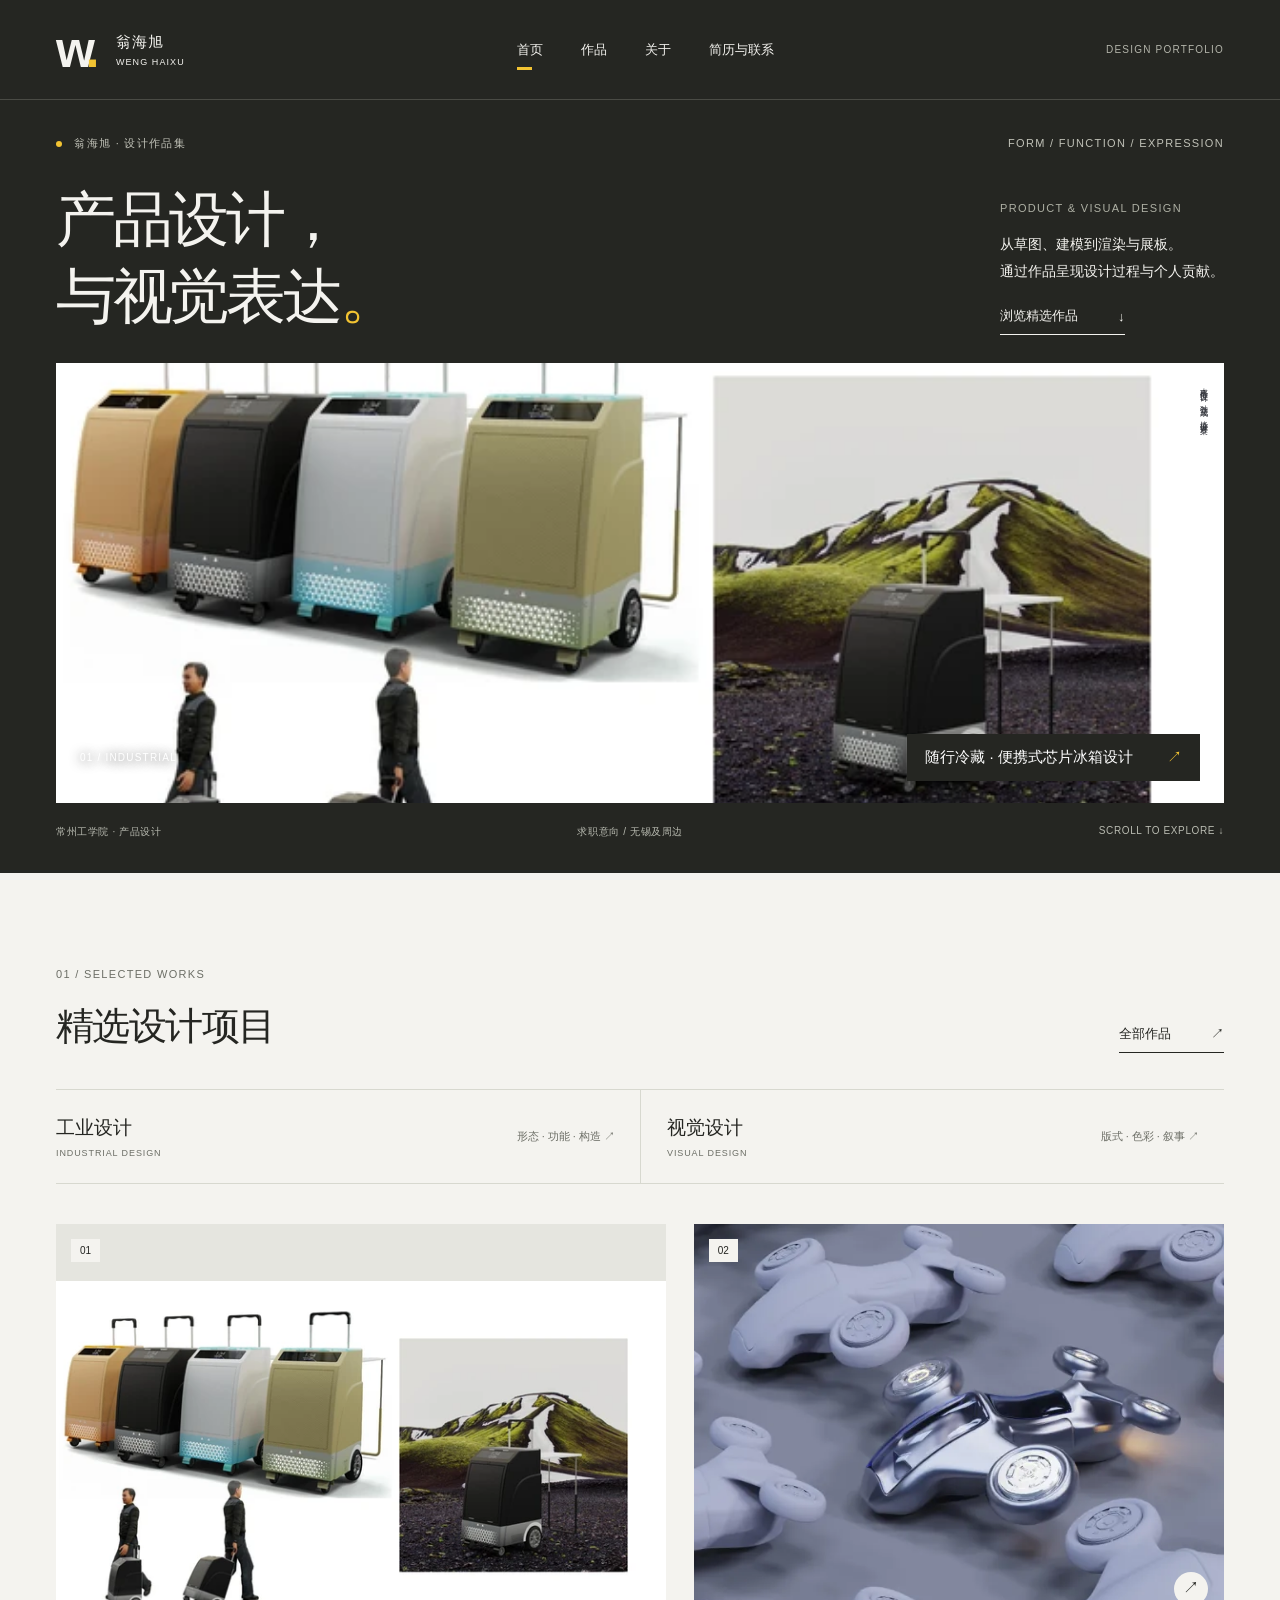
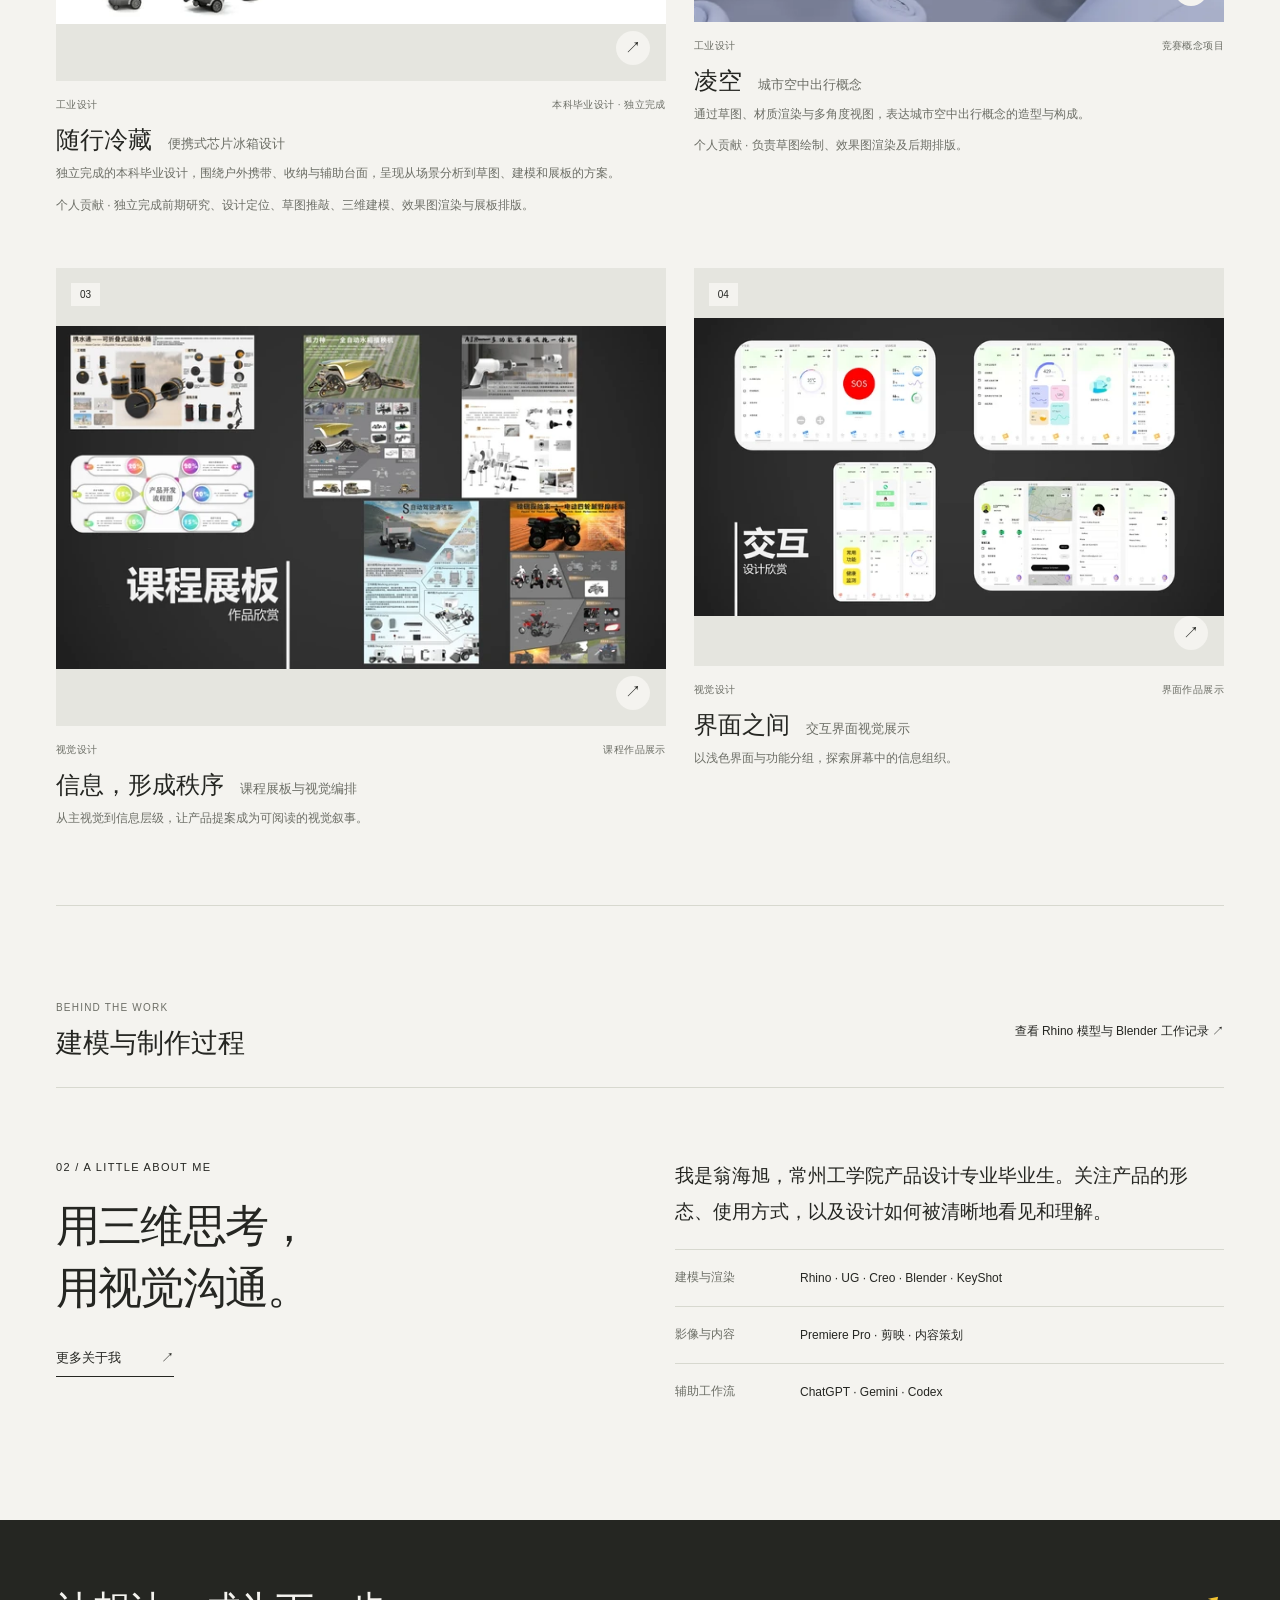
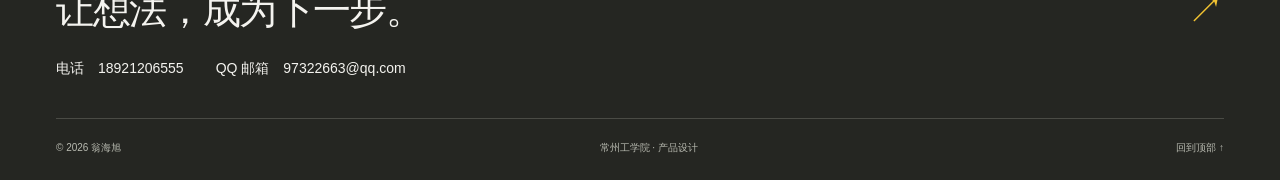
==== index.html @ 11d5ccce "Prioritize core projects and clarify case study narratives" ====
<!DOCTYPE html><html lang="zh-CN"><head><meta charset="UTF-8"><meta name="viewport" content="width=device-width, initial-scale=1"><meta name="description" content="常州工学院产品设计专业毕业生。以三维建模探索产品形态，以图像与版式表达设计想法。"><meta name="theme-color" content="#252622"><title>产品设计与视觉表达 — 翁海旭</title><link rel="icon" href="/favicon.svg" type="image/svg+xml"><link rel="canonical" href="https://whx97322663-glitch.github.io/"><meta property="og:title" content="产品设计与视觉表达 — 翁海旭"><meta property="og:description" content="常州工学院产品设计专业毕业生。以三维建模探索产品形态，以图像与版式表达设计想法。"><meta property="og:type" content="website"><meta property="og:url" content="https://whx97322663-glitch.github.io/"><link rel="stylesheet" href="/_astro/Base.DxSOwZlW.css"></head><body class="dark"><a class="skip" href="#main">跳转到内容</a><header class="site-header"><a class="wordmark" href="/" aria-label="翁海旭，返回首页"><span class="mark" aria-hidden="true">w<span>.</span></span><span>翁海旭<small>WENG HAIXU</small></span></a><nav aria-label="主导航" class="desktop-nav"><a href="/" aria-current="page">首页</a><a href="/projects/">作品</a><a href="/about/">关于</a><a href="/contact/">简历与联系</a></nav><details class="mobile-nav"><summary>菜单 <span aria-hidden="true">＋</span></summary><nav aria-label="手机导航"><a href="/">首页</a><a href="/projects/">作品</a><a href="/about/">关于</a><a href="/contact/">简历与联系</a></nav></details><span class="header-note">DESIGN PORTFOLIO</span></header><main id="main"><section class="hero wrap"><div class="eyebrow"><span><i class="status-dot"></i> 翁海旭 · 设计作品集</span><span>FORM / FUNCTION / EXPRESSION</span></div><div class="hero-copy"><h1>产品设计<span>，</span><br>与视觉表达<span class="yellow">。</span></h1><div class="hero-aside"><span class="tiny-label">PRODUCT & VISUAL DESIGN</span><p>从草图、建模到渲染与展板。<br>通过作品呈现设计过程与个人贡献。</p><a class="text-link" href="#selected">浏览精选作品 <span>↓</span></a></div></div><div class="hero-image"><picture class="mobile-preview"><source media="(max-width: 700px)" srcset="/media/page-15-small.webp"><img src="/media/page-15.webp" srcset="/media/page-15-small.webp 640w, /media/page-15.webp 1600w" sizes="100vw" alt="便携冰箱配色与场景展示" width="1600" height="900" fetchpriority="high"></picture><div class="hero-image-label"><span>01 / INDUSTRIAL</span><a href="/projects/portable-cooler/">随行冷藏 · 便携式芯片冰箱设计 <span>↗</span></a></div><span class="image-side">本科毕业设计 · 独立完成 / 毕业设计方案</span></div><div class="hero-bottom"><span>常州工学院 · 产品设计</span><span>求职意向 / 无锡及周边</span><span>SCROLL TO EXPLORE ↓</span></div></section><div class="light-surface"><section class="wrap section" id="selected"><div class="section-heading"><div><span class="eyebrow">01 / SELECTED WORKS</span><h2>精选设计项目</h2></div><a class="text-link" href="/projects/">全部作品 <span>↗</span></a></div><div class="discipline-links"><a href="/projects/?category=industrial"><span>工业设计<small>INDUSTRIAL DESIGN</small></span><span>形态 · 功能 · 构造 ↗</span></a><a href="/projects/?category=visual"><span>视觉设计<small>VISUAL DESIGN</small></span><span>版式 · 色彩 · 叙事 ↗</span></a></div><div class="project-grid selected-grid"><article class="project-card" data-project data-categories="industrial" data-year="0" data-order="1" data-slug="portable-cooler"><a href="/projects/portable-cooler/" class="project-link"><div class="card-image"><picture class="mobile-preview"><source media="(max-width: 700px)" srcset="/media/page-15-small.webp"><img src="/media/page-15.webp" srcset="/media/page-15-small.webp 640w, /media/page-15.webp 1600w" sizes="(max-width: 700px) 100vw, 50vw" alt="便携冰箱配色与场景展示" loading="lazy" width="1600" height="900" style="object-fit:contain;object-position:center"></picture><span class="card-number">01</span><span class="card-arrow" aria-hidden="true">↗</span></div><div class="card-meta"><span>工业设计</span><span>本科毕业设计 · 独立完成</span></div><h3>随行冷藏<span>便携式芯片冰箱设计</span></h3><p>独立完成的本科毕业设计，围绕户外携带、收纳与辅助台面，呈现从场景分析到草图、建模和展板的方案。</p><p class="card-contribution">个人贡献 · 独立完成前期研究、设计定位、草图推敲、三维建模、效果图渲染与展板排版。</p></a></article><article class="project-card" data-project data-categories="industrial" data-year="0" data-order="2" data-slug="lingkong"><a href="/projects/lingkong/" class="project-link"><div class="card-image"><picture class="mobile-preview"><source media="(max-width: 700px)" srcset="/media/evtol-small.webp"><img src="/media/evtol.webp" srcset="/media/evtol-small.webp 640w, /media/evtol.webp 1600w" sizes="(max-width: 700px) 100vw, 50vw" alt="凌空飞行器金属质感概念渲染" loading="lazy" width="1600" height="1600" style="object-fit:cover;object-position:center"></picture><span class="card-number">02</span><span class="card-arrow" aria-hidden="true">↗</span></div><div class="card-meta"><span>工业设计</span><span>竞赛概念项目</span></div><h3>凌空<span>城市空中出行概念</span></h3><p>通过草图、材质渲染与多角度视图，表达城市空中出行概念的造型与构成。</p><p class="card-contribution">个人贡献 · 负责草图绘制、效果图渲染及后期排版。</p></a></article><article class="project-card" data-project data-categories="visual" data-year="0" data-order="3" data-slug="visual-boards"><a href="/projects/visual-boards/" class="project-link"><div class="card-image"><picture class="mobile-preview"><source media="(max-width: 700px)" srcset="/media/page-18-small.webp"><img src="/media/page-18.webp" srcset="/media/page-18-small.webp 640w, /media/page-18.webp 1600w" sizes="(max-width: 700px) 100vw, 50vw" alt="课程设计展板合集" loading="lazy" width="1600" height="900" style="object-fit:contain;object-position:center"></picture><span class="card-number">03</span><span class="card-arrow" aria-hidden="true">↗</span></div><div class="card-meta"><span>视觉设计</span><span>课程作品展示</span></div><h3>信息，形成秩序<span>课程展板与视觉编排</span></h3><p>从主视觉到信息层级，让产品提案成为可阅读的视觉叙事。</p></a></article><article class="project-card" data-project data-categories="visual" data-year="0" data-order="4" data-slug="interface-study"><a href="/projects/interface-study/" class="project-link"><div class="card-image"><picture class="mobile-preview"><source media="(max-width: 700px)" srcset="/media/page-19-small.webp"><img src="/media/page-19.webp" srcset="/media/page-19-small.webp 640w, /media/page-19.webp 1600w" sizes="(max-width: 700px) 100vw, 50vw" alt="浅色移动端界面合集" loading="lazy" width="1600" height="900" style="object-fit:contain;object-position:center"></picture><span class="card-number">04</span><span class="card-arrow" aria-hidden="true">↗</span></div><div class="card-meta"><span>视觉设计</span><span>界面作品展示</span></div><h3>界面之间<span>交互界面视觉展示</span></h3><p>以浅色界面与功能分组，探索屏幕中的信息组织。</p></a></article></div></section><section class="about-strip wrap"><a class="process-entry" href="/projects/#process"><span><small>BEHIND THE WORK</small>建模与制作过程</span><span>查看 Rhino 模型与 Blender 工作记录 ↗</span></a><div><span class="eyebrow">02 / A LITTLE ABOUT ME</span><h2>用三维思考，<br>用视觉沟通。</h2><a class="text-link" href="/about/">更多关于我 <span>↗</span></a></div><div><p class="intro-text">我是翁海旭，常州工学院产品设计专业毕业生。关注产品的形态、使用方式，以及设计如何被清晰地看见和理解。</p><div class="skill-row"><span>建模与渲染</span><p>Rhino · UG · Creo · Blender · KeyShot</p></div><div class="skill-row"><span>影像与内容</span><p>Premiere Pro · 剪映 · 内容策划</p></div><div class="skill-row"><span>辅助工作流</span><p>ChatGPT · Gemini · Codex</p></div></div></section></div></main><footer class="site-footer"><div><a href="/contact/" class="footer-title">让想法，成为下一步。<span aria-hidden="true">↗</span></a><address class="footer-contact"><a href="tel:+8618921206555">电话　18921206555</a><a href="mailto:97322663@qq.com">QQ 邮箱　97322663@qq.com</a></address></div><div class="footer-bottom"><span>© 2026 翁海旭</span><span>常州工学院 · 产品设计</span><a href="#main">回到顶部 ↑</a></div></footer><dialog id="image-dialog" aria-label="作品图片大图"><button type="button" class="dialog-close" autofocus aria-label="关闭大图">关闭 ×</button><img alt=""><p></p></dialog><script type="module">function e(e,t=`all`,n=`recommended`,r=e.flatMap(e=>e.categories)){let i=new Set(r);return e.filter(e=>!e.draft&&(t===`all`||!i.has(t)||e.categories.includes(t))).sort((e,t)=>(n===`year`?(t.year??0)-(e.year??0):0)||e.order-t.order||e.slug.localeCompare(t.slug))}var t=document.querySelector(`.mobile-nav`);document.addEventListener(`keydown`,e=>{e.key===`Escape`&&t?.open&&(t.open=!1,t.querySelector(`summary`)?.focus())}),document.addEventListener(`click`,e=>{t?.open&&!t.contains(e.target)&&(t.open=!1)});var n=document.querySelector(`#image-dialog`),r=null;document.querySelectorAll(`[data-image]`).forEach(e=>e.addEventListener(`click`,()=>{if(!n)return;r=e;let t=n.querySelector(`img`);t.src=e.dataset.image,t.alt=e.dataset.alt||``,n.querySelector(`p`).textContent=e.dataset.caption||``,n.showModal(),document.body.style.overflow=`hidden`})),n?.querySelector(`button`)?.addEventListener(`click`,()=>n.close()),n?.addEventListener(`click`,e=>{if(e.target===n){let t=n.getBoundingClientRect();(e.clientX<t.left||e.clientX>t.right||e.clientY<t.top||e.clientY>t.bottom)&&n.close()}}),n?.addEventListener(`close`,()=>{document.body.style.overflow=``,r?.focus()}),document.querySelector(`[data-copy]`)?.addEventListener(`click`,async e=>{let t=e.currentTarget,n=document.querySelector(`#copy-status`);try{await navigator.clipboard.writeText(t.dataset.copy),n&&(n.textContent=`邮箱已复制。`)}catch{n&&(n.textContent=`无法自动复制，请选中邮箱文字手动复制。`)}});var i=document.querySelector(`#project-grid`);if(i){let t=Array.from(i.querySelectorAll(`[data-project]`)),n=Array.from(document.querySelectorAll(`[data-filter]`)),r=document.querySelector(`#project-sort`);function a(){let a=new URL(location.href),o=a.searchParams.get(`category`)||`all`;n.some(e=>e.dataset.filter===o)||(o=`all`);let s=a.searchParams.get(`sort`)===`year`?`year`:`recommended`;r.value=s,n.forEach(e=>{e.dataset.filter===o?e.setAttribute(`aria-current`,`true`):e.removeAttribute(`aria-current`)}),t.forEach(e=>e.hidden=!0);let c=e(t.map(e=>({slug:e.dataset.slug||``,categories:e.dataset.categories?.split(`,`)||[],year:Number(e.dataset.year),order:Number(e.dataset.order),draft:!1,card:e})),o,s,n.map(e=>e.dataset.filter));c.forEach(e=>{e.card.hidden=!1,i.append(e.card)});let l=c.length;document.querySelector(`#results-count`).textContent=`共 ${l} 个项目`,document.querySelector(`#empty-results`).hidden=l!==0;try{sessionStorage.setItem(`portfolio-list`,location.pathname+location.search)}catch{}}function o(e,t){let n=new URL(location.href);e===`all`?n.searchParams.delete(`category`):n.searchParams.set(`category`,e),t===`recommended`?n.searchParams.delete(`sort`):n.searchParams.set(`sort`,t),history.pushState(null,``,n),a()}n.forEach(e=>e.addEventListener(`click`,t=>{t.ctrlKey||t.metaKey||t.shiftKey||t.altKey||(t.preventDefault(),o(e.dataset.filter,r.value))})),r.addEventListener(`change`,()=>o(document.querySelector(`[data-filter][aria-current=true]`)?.dataset.filter||`all`,r.value)),document.querySelector(`[data-reset]`)?.addEventListener(`click`,e=>{e.preventDefault(),o(`all`,`recommended`)}),addEventListener(`popstate`,a),a()}try{let e=sessionStorage.getItem(`portfolio-list`);e&&/^\/projects\/(?:\?[^#]*)?$/.test(e)&&document.querySelector(`[data-back-projects]`)?.setAttribute(`href`,e)}catch{}if(matchMedia(`(max-width:700px)`).matches){let e=document.querySelector(`.case-toc details`);e&&(e.open=!1)}</script></body></html>
---- _astro/Base.DxSOwZlW.css ----
:root{--paper:#f4f3ef;--ink:#252622;--muted:#6c6e66;--line:#d7d8cf;--yellow:#f2c332;--max:1280px;--ease:.18s ease;color:var(--ink);background:var(--paper);font-synthesis:none;scroll-behavior:smooth;scroll-padding-top:32px;font-family:Arial,Microsoft YaHei,PingFang SC,sans-serif}*{box-sizing:border-box}body{margin:0}a{color:inherit;text-decoration:none}button,input,select{font:inherit}button,a,summary,select{-webkit-tap-highlight-color:transparent}button,summary,select{cursor:pointer}button{color:inherit}a,button,summary,select{touch-action:manipulation}a:focus-visible,button:focus-visible,summary:focus-visible,select:focus-visible{outline-offset:5px;outline:3px solid #2563c1}img{max-width:100%;display:block}p{line-height:1.9}h1,h2,h3,p{margin-top:0}h1,h2,h3{font-weight:500}h1{letter-spacing:-.055em;font-size:clamp(40px,5.5vw,76px);line-height:1.24}h2{letter-spacing:-.04em;font-size:clamp(28px,3vw,40px);line-height:1.4}h3{font-size:24px}::selection{background:var(--yellow);color:var(--ink)}[hidden]{display:none!important}.wrap{max-width:var(--max);width:calc(100% - 112px);margin-inline:auto}.eyebrow,.tiny-label{letter-spacing:.12em;font-size:11px;font-weight:500;line-height:1.7}.eyebrow{display:block}.muted{color:var(--muted)}.yellow{color:var(--yellow)}.accent-dot{color:#bd8b05}.skip{background:var(--yellow);z-index:100;padding:14px;position:fixed;top:-80px;left:20px}.skip:focus{top:10px}.site-header{border-bottom:1px solid var(--line);justify-content:space-between;align-items:center;gap:24px;max-width:1440px;height:100px;margin:auto;padding:0 56px;display:flex}.wordmark{letter-spacing:.08em;align-items:center;gap:16px;font-size:15px;display:flex}.wordmark small{letter-spacing:.12em;margin-top:5px;font-size:9px;display:block}.mark{letter-spacing:-.15em;padding-right:8px;font-size:50px;font-weight:800;line-height:1}.mark span{color:#b78500}.desktop-nav{gap:38px;font-size:13px;display:flex}.desktop-nav a{padding:14px 0;position:relative}.desktop-nav a[aria-current=page]:after{content:"";background:var(--yellow);width:15px;height:3px;position:absolute;bottom:3px;left:0}.header-note{letter-spacing:.12em;color:var(--muted);font-size:10px}.mobile-nav{display:none}.dark{background:var(--ink);color:var(--paper)}.dark .site-header{border-color:#4a4b45}.dark .header-note{color:#b4b5ab}.dark .mark span{color:var(--yellow)}.hero{padding-top:34px}.hero>.eyebrow{color:#c1c2b8;justify-content:space-between;display:flex}.status-dot{background:var(--yellow);border-radius:50%;width:6px;height:6px;margin-right:8px;display:inline-block}.hero-copy{grid-template-columns:1.5fr 1fr;align-items:end;gap:40px;padding:44px 0 38px;display:grid}.hero-copy h1{letter-spacing:-.055em;margin:0;font-size:clamp(38px,4.65vw,66px);line-height:1.3}.hero-aside{justify-self:end;max-width:310px}.tiny-label{color:#aeb0a4}.hero-aside p{margin:14px 0 22px;font-size:14px;line-height:1.9}.text-link{border-bottom:1px solid;align-items:center;gap:40px;padding:0 0 9px;font-size:13px;display:inline-flex}.text-link span{transition:transform var(--ease)}.text-link:hover span{transform:translate(3px,-3px)}.hero-image{background:#b6b7c4;height:440px;position:relative;overflow:hidden}.mobile-preview{display:contents}.hero-image img{object-fit:cover;object-position:center 45%;width:100%;height:100%}.hero-image-label{color:#fff;text-shadow:0 1px 12px #222;justify-content:space-between;align-items:center;display:flex;position:absolute;bottom:22px;left:24px;right:24px}.hero-image-label>span{letter-spacing:.12em;font-size:10px}.hero-image-label a{background:var(--ink);text-shadow:none;padding:14px 18px;font-size:15px}.hero-image-label a span{color:var(--yellow);padding-left:30px}.image-side{writing-mode:vertical-rl;letter-spacing:.15em;color:#303239;font-size:8px;position:absolute;top:18px;right:16px}.hero-bottom{color:#b9bbb1;letter-spacing:.06em;justify-content:space-between;padding:22px 0 34px;font-size:10px;display:flex}.light-surface{background:var(--paper);color:var(--ink)}.section{padding:92px 0 76px}.section-heading{justify-content:space-between;align-items:end;gap:24px;margin-bottom:36px;display:flex}.section-heading h2{margin:15px 0 0}.section-heading .eyebrow{color:var(--muted)}.discipline-links{border-top:1px solid var(--line);border-bottom:1px solid var(--line);grid-template-columns:1fr 1fr;margin-bottom:40px;display:grid}.discipline-links>a{justify-content:space-between;align-items:center;gap:16px;padding:25px 25px 25px 0;display:flex}.discipline-links>a+a{border-left:1px solid var(--line);padding-left:26px}.discipline-links>a>span:first-child{font-size:19px}.discipline-links small{letter-spacing:.1em;color:var(--muted);margin-top:7px;font-size:9px;display:block}.discipline-links>a>span:last-child{color:var(--muted);font-size:11px}.discipline-links>a:hover{background:#eae9e2}.project-grid{grid-template-columns:1fr 1fr;gap:52px 28px;display:grid}.project-card{min-width:0}.card-image{aspect-ratio:4/3;background:#e5e5df;position:relative;overflow:hidden}.card-image img{width:100%;height:100%;transition:transform .35s}.project-link:hover .card-image img{transform:scale(1.025)}.card-number{background:var(--paper);padding:6px 9px;font-size:10px;position:absolute;top:15px;left:15px}.card-arrow{background:var(--paper);width:34px;height:34px;transition:background var(--ease);border-radius:50%;place-items:center;display:grid;position:absolute;bottom:16px;right:16px}.project-link:hover .card-arrow{background:var(--yellow)}.card-meta{color:var(--muted);letter-spacing:.04em;justify-content:space-between;gap:10px;margin-top:17px;font-size:10px;display:flex}.project-card h3{flex-wrap:wrap;align-items:baseline;gap:16px;margin:12px 0 7px;display:flex}.project-card h3 span{color:var(--muted);font-size:13px;font-weight:400}.project-card p{color:var(--muted);margin:0;font-size:12px;line-height:1.8}.about-strip{border-top:1px solid var(--line);grid-template-columns:1fr 1fr;gap:70px;padding:70px 0 100px;display:grid}.about-strip h2{margin:18px 0 30px;font-size:44px}.intro-text{font-size:19px;line-height:1.9}.skill-row{border-top:1px solid var(--line);grid-template-columns:110px 1fr;gap:15px;padding:19px 0;font-size:12px;display:grid}.skill-row p{margin:0;line-height:1.5}.skill-row>span{color:var(--muted)}.site-footer{background:var(--ink);color:var(--paper);padding:65px max(56px,50vw - 640px) 25px}.footer-title{letter-spacing:-.035em;justify-content:space-between;gap:20px;font-size:clamp(24px,3vw,40px);display:flex}.footer-title span{color:var(--yellow)}.site-footer p{color:#aeb0a4;margin:18px 0 55px;font-size:11px}.footer-bottom{color:#b8bab0;border-top:1px solid #4a4b45;justify-content:space-between;gap:20px;padding-top:22px;font-size:10px;display:flex}.page-intro{padding:75px 0 50px}.page-intro h1{margin:22px 0 24px}.page-intro>p{color:var(--muted);max-width:610px;font-size:15px}.work-list{padding-bottom:100px}.filter-bar{border-top:1px solid var(--line);border-bottom:1px solid var(--line);justify-content:space-between;align-items:center;gap:20px;display:flex}.filters{flex-wrap:wrap;gap:28px;display:flex}.filters a{min-height:44px;padding:22px 0;font-size:13px;position:relative}.filters a[aria-current=true]:after{content:"";background:#b58b10;height:3px;position:absolute;bottom:0;left:0;right:0}.filters sup{color:var(--muted);margin-left:5px;font-size:9px}.sort-label{white-space:nowrap;font-size:11px}.sort-label select{background:0 0;border:0;padding:12px;font-size:12px}.results-note{color:var(--muted);margin:20px 0 30px;font-size:11px}.empty-state{text-align:center;padding:70px 20px}.case-header{padding-top:38px}.back-link{color:var(--muted);font-size:12px}.case-title{grid-template-columns:1.2fr 1fr;align-items:end;gap:60px;margin:65px 0 45px;display:grid}.case-title h1{margin:18px 0 10px}.case-subtitle{margin:0;font-size:20px}.case-summary{max-width:420px;color:var(--muted);justify-self:end;margin:0;font-size:16px}.project-facts{border-top:1px solid var(--line);grid-template-columns:1fr 1fr .6fr 2fr;gap:35px;margin:0 0 28px;padding:23px 0;display:grid}.project-facts dt{color:var(--muted);margin-bottom:10px;font-size:10px}.project-facts dd{margin:0;font-size:12px;line-height:1.8}.media{margin:0 0 20px}.media-frame{background:#e6e6df}.media img{width:100%;height:auto}.zoom-trigger{cursor:zoom-in;background:0 0;border:0;width:100%;padding:0;display:block;position:relative}.zoom-label{background:var(--paper);opacity:0;transition:opacity var(--ease);padding:8px 12px;font-size:10px;position:absolute;bottom:12px;right:12px}.zoom-trigger:hover .zoom-label,.zoom-trigger:focus-visible .zoom-label{opacity:1}figcaption{color:var(--muted);margin-top:10px;font-size:11px;line-height:1.7}.case-header>.media img{object-fit:contain;max-height:660px}.case-body{grid-template-columns:200px 1fr;gap:60px;padding-top:70px;display:grid}.case-toc>details{position:sticky;top:28px}.case-toc summary{border-bottom:1px solid var(--line);padding:12px 0;font-size:12px;list-style:none}.case-toc summary span{float:right}.case-toc nav{flex-direction:column;margin-top:12px;display:flex}.case-toc a{color:var(--muted);gap:12px;padding:13px 0;font-size:11px;line-height:1.5;display:flex}.case-toc a:hover{color:var(--ink)}.case-toc a span{font-size:9px}.case-section{min-width:0;padding-bottom:65px;scroll-margin-top:30px}.case-section h2{margin:14px 0 22px}.section-text{color:var(--muted);white-space:pre-line;max-width:760px;margin-bottom:30px;font-size:15px}.paired{grid-template-columns:1fr 1fr;gap:16px;display:grid}.case video{background:#222;width:100%;max-height:650px}.spec-list div{border-bottom:1px solid var(--line);grid-template-columns:1fr 2fr;padding:18px 0;font-size:14px;display:grid}.spec-list dd{margin:0}.project-pagination{border-top:1px solid var(--line);justify-content:space-between;gap:30px;padding:40px 0 70px;display:flex}.project-pagination>a:last-child{text-align:right}.project-pagination small{color:var(--muted);margin-bottom:12px;font-size:10px;display:block}.project-pagination span{font-size:25px}.biography{grid-template-columns:minmax(220px,320px) minmax(0,1fr);align-items:start;gap:clamp(32px,5vw,72px);padding:15px 0 100px;display:grid}.biography>.mobile-preview{max-width:320px;display:block}.biography>div{min-width:0}.bio-portrait{align-self:start;width:100%;height:auto;display:block}.biography>div>p:not(.intro-text){color:var(--muted);font-size:14px}.bio-section{border-top:1px solid var(--line);margin-top:35px;padding-top:30px}.bio-section h3{margin:18px 0 12px;font-size:20px}.bio-section p{font-size:14px}.bio-section .skill-row:first-of-type{margin-top:18px}.contact-options{grid-template-columns:1fr 1fr;gap:70px;padding-bottom:70px;display:grid}.contact-options>div{border-top:1px solid var(--line);padding-top:26px}.contact-options h2{margin:23px 0 20px;font-size:28px}.contact-options p{color:var(--muted);font-size:14px}.contact-foot{padding-bottom:100px}.contact-foot .text-link{margin-top:20px}.button,.copy-button{background:var(--ink);color:var(--paper);border:0;margin-top:10px;padding:16px 22px;font-size:13px;display:inline-block}.contact-email{overflow-wrap:anywhere;display:block}.copy-button{margin-top:18px}dialog{background:var(--ink);color:#fff;border:0;width:min(94vw,1500px);max-height:94vh;padding:50px 18px 12px}dialog::backdrop{background:#000000d1}dialog img{object-fit:contain;width:100%;max-height:76vh}dialog p{text-align:center;margin:12px 0 0;font-size:12px}.dialog-close{color:#fff;background:0 0;border:1px solid #777;padding:6px 12px;font-size:12px;position:absolute;top:12px;right:16px}@media (width>=1600px){.hero-image{height:490px}}@media (width<=1000px){.wrap{width:calc(100% - 64px)}.site-header{padding-inline:32px}.header-note{display:none}.hero-copy{grid-template-columns:1.6fr 1fr;gap:25px}.hero-aside p{font-size:12px}.hero-image{height:380px}.about-strip{gap:40px}.case-body{grid-template-columns:160px 1fr;gap:30px}.project-facts{gap:18px}.biography{gap:40px}.site-footer{padding-inline:32px}.discipline-links>a>span:last-child{display:none}}@media (width<=700px){.wrap{width:calc(100% - 40px)}.site-header{height:78px;padding-inline:20px}.wordmark{gap:12px;font-size:13px}.mark{font-size:42px}.desktop-nav{display:none}.mobile-nav{font-size:13px;display:block;position:relative}.mobile-nav summary{min-height:44px;padding:12px 0 12px 15px;list-style:none}.mobile-nav summary span{margin-left:14px}.mobile-nav nav{background:var(--ink);width:230px;color:var(--paper);z-index:20;padding:14px 24px;position:absolute;top:45px;right:0;box-shadow:0 12px 30px #0003}.mobile-nav nav a{border-bottom:1px solid #4a4b45;padding:17px 0;display:block}.hero{padding-top:23px}.hero>.eyebrow{font-size:9px}.hero>.eyebrow>span:last-child{display:none}.hero-copy{padding:30px 0 25px;display:block}.hero-copy h1{font-size:clamp(31px,7.7vw,52px);line-height:1.4}.hero-aside{max-width:none;margin-top:25px}.hero-aside .tiny-label{display:none}.hero-aside p{margin:0 0 18px;font-size:12px}.hero-image{height:310px}.hero-image-label{bottom:12px;left:12px;right:12px}.hero-image-label>span{display:none}.hero-image-label a{padding:11px 14px;font-size:12px}.image-side{font-size:7px;right:8px}.hero-bottom{gap:12px;padding:18px 0 25px;font-size:9px}.hero-bottom span:last-child{display:none}.section{padding:54px 0}.section-heading{align-items:start;margin-bottom:25px}.section-heading h2{margin-top:12px;font-size:27px}.section-heading .text-link{white-space:nowrap;gap:10px;margin-top:30px;font-size:11px}.eyebrow{font-size:9px}.discipline-links{margin-bottom:26px}.discipline-links>a{padding:19px 12px 19px 0}.discipline-links>a+a{padding-left:18px}.discipline-links>a>span:first-child{font-size:17px}.discipline-links small{font-size:8px}.project-grid{grid-template-columns:1fr;gap:34px}.project-card h3{gap:12px;font-size:23px}.project-card h3 span{font-size:12px}.card-meta{font-size:9px}.about-strip{grid-template-columns:1fr;gap:30px;padding:45px 0 60px}.about-strip h2{font-size:34px}.intro-text{font-size:17px}.site-footer{padding:40px 20px 22px}.site-footer p{margin-bottom:35px}.footer-bottom{flex-wrap:wrap;font-size:9px}.footer-bottom span:nth-child(2){display:none}.page-intro{padding:45px 0 30px}.page-intro h1{font-size:39px}.page-intro>p{font-size:13px}.filter-bar{padding-bottom:10px;display:block}.filters{justify-content:space-between;gap:20px}.filters a{padding:17px 0;font-size:12px}.filters sup{margin-left:3px;font-size:8px}.sort-label{justify-content:flex-end;align-items:center;margin-top:5px;display:flex}.results-note{margin:14px 0 23px}.work-list{padding-bottom:55px}.case-header{padding-top:27px}.case-title{margin:40px 0 26px;display:block}.case-title h1{font-size:48px}.case-subtitle{font-size:18px}.case-summary{margin-top:24px;font-size:14px}.project-facts{grid-template-columns:1fr 1fr;gap:20px}.project-facts>div:last-child{grid-column:1/-1}.project-facts dd{font-size:11px}.case-body{padding-top:20px;display:block}.case-toc{margin-bottom:35px}.case-toc nav{grid-template-columns:1fr 1fr;gap:0 20px;display:grid}.case-toc summary{padding:16px 0}.case-section{padding-bottom:35px}.case-section h2{font-size:28px}.section-text{font-size:14px}.paired{grid-template-columns:1fr;gap:0}.zoom-label{opacity:1;padding:6px 8px;font-size:9px}.project-pagination{padding:30px 0 45px}.project-pagination span{font-size:21px}.biography>.mobile-preview{width:62%;max-width:240px}.biography{grid-template-columns:1fr;gap:28px;padding-bottom:55px}.contact-options{grid-template-columns:1fr;gap:30px;padding-bottom:35px}.contact-intro h1{font-size:37px}.contact-foot{padding-bottom:60px}dialog{width:96vw;padding:50px 10px 10px}dialog img{max-height:70vh}}@media (prefers-reduced-motion:reduce){:root{scroll-behavior:auto}*,:before,:after{transition:none!important;animation:none!important}}@media (width<=700px){.hero-aside{justify-self:auto;width:100%}}.project-tags{flex-wrap:wrap;gap:10px;margin:0 0 28px;padding:0;list-style:none;display:flex}.project-tags li{border:1px solid var(--line);color:var(--muted);padding:7px 12px;font-size:10px}.process-index{border-top:1px solid var(--line);padding:60px 0 90px}.process-grid{grid-template-columns:1fr 1fr;gap:48px 28px;display:grid}.process-grid article{min-width:0}.process-grid .muted{font-size:12px}.process-heading{justify-content:space-between;align-items:baseline;gap:18px;margin-bottom:12px;display:flex}.process-heading h3{margin:0;font-size:23px}.process-heading .text-link{white-space:nowrap;gap:10px;font-size:11px}.process-entry{border-bottom:1px solid var(--line);grid-column:1/-1;justify-content:space-between;align-items:center;gap:24px;padding:26px 0;display:flex}.process-entry>span:first-child{font-size:27px}.process-entry small{letter-spacing:.12em;color:var(--muted);margin-bottom:12px;font-size:10px;display:block}.process-entry>span:last-child{font-size:12px}@media (width<=700px){.process-grid{grid-template-columns:1fr;gap:30px}.process-index{padding:40px 0 55px}.process-entry{padding:0 0 25px;display:block}.process-entry>span:last-child{margin-top:16px;display:block}}.footer-contact{flex-wrap:wrap;gap:12px 32px;margin:24px 0 40px;font-size:14px;font-style:normal;display:flex}.footer-contact a:hover{text-decoration:underline}@media (width>=1000px){.selected-grid{grid-template-columns:1.15fr 1fr}}.project-card .card-contribution{margin-top:10px;font-size:12px;line-height:1.8}.hero-copy{padding-block:28px}
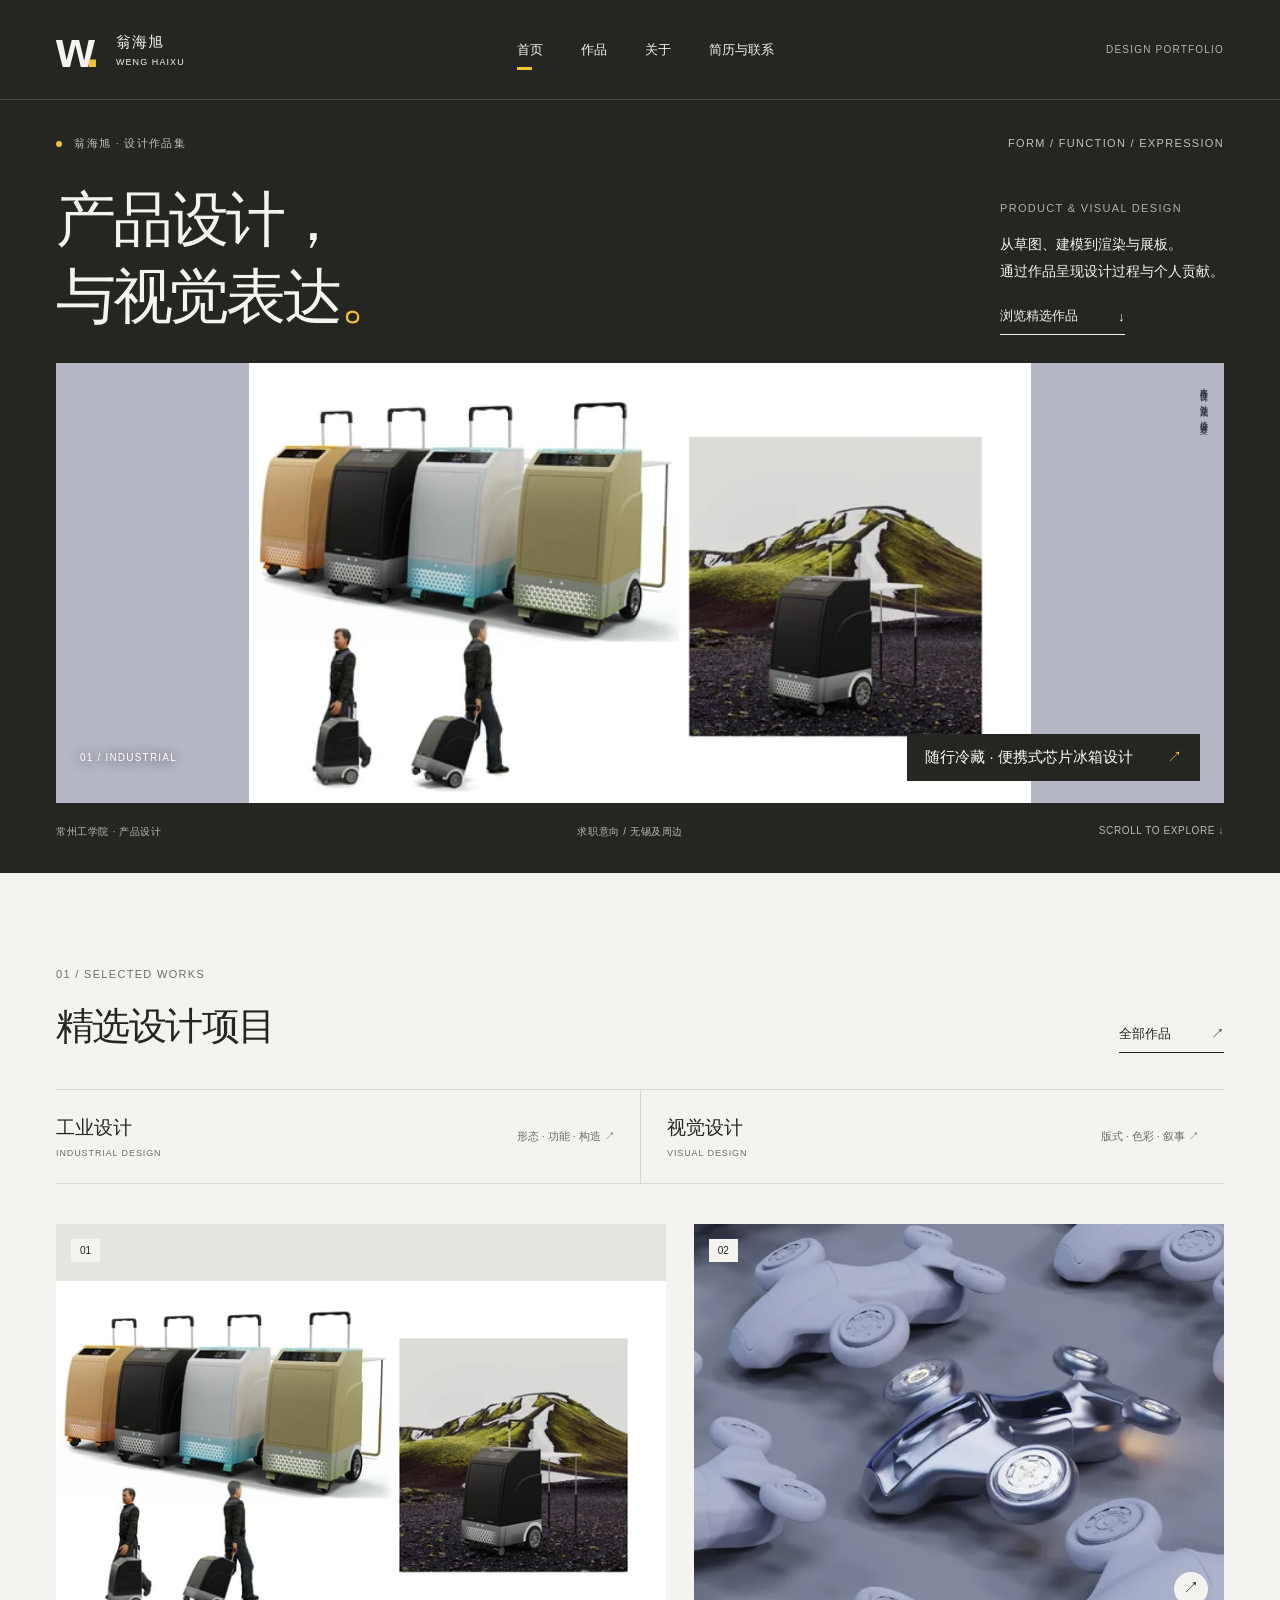
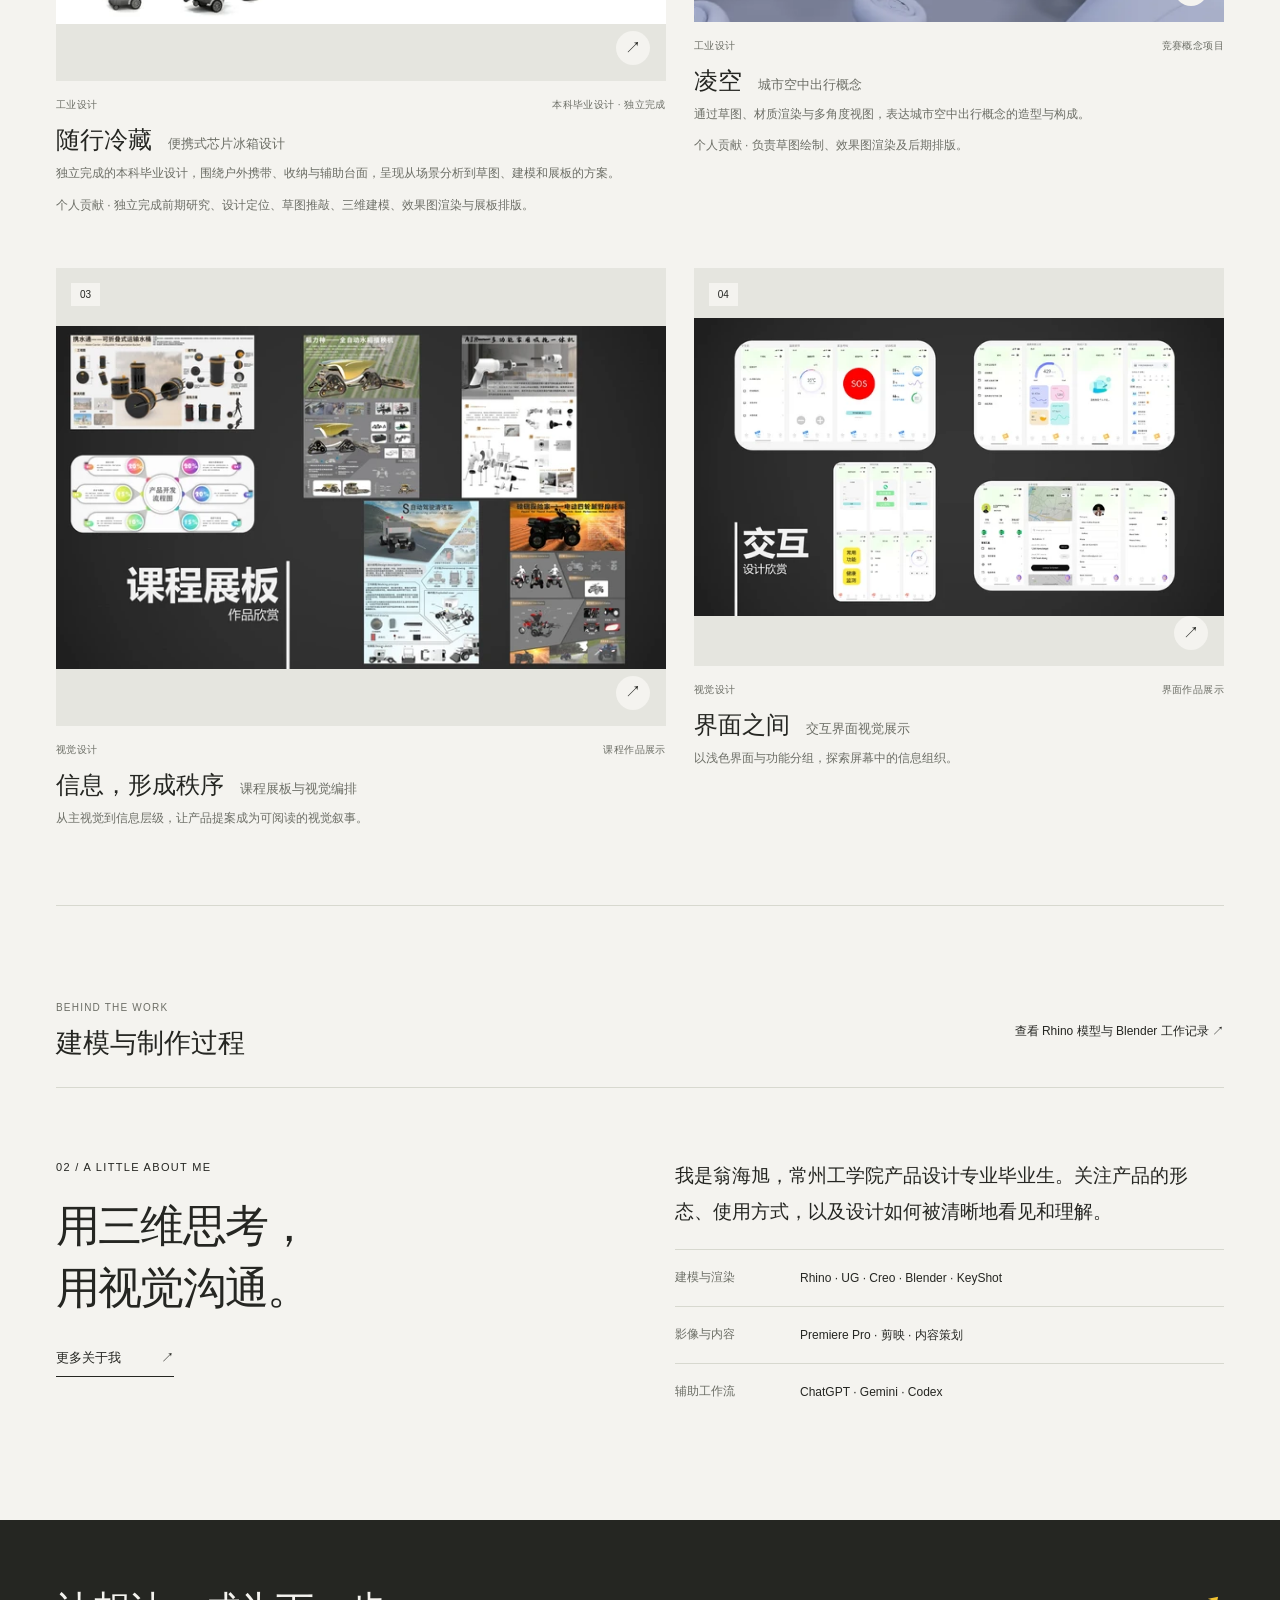
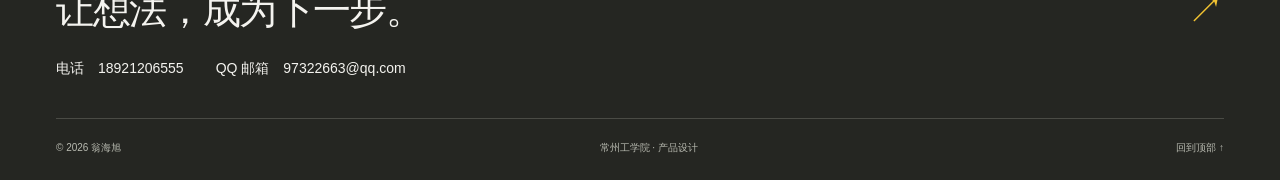
==== commit e8a73628: "Preserve complete project cover composition" ====
--- a/index.html
+++ b/index.html
@@ -1 +1 @@
-<!DOCTYPE html><html lang="zh-CN"><head><meta charset="UTF-8"><meta name="viewport" content="width=device-width, initial-scale=1"><meta name="description" content="常州工学院产品设计专业毕业生。以三维建模探索产品形态，以图像与版式表达设计想法。"><meta name="theme-color" content="#252622"><title>产品设计与视觉表达 — 翁海旭</title><link rel="icon" href="/favicon.svg" type="image/svg+xml"><link rel="canonical" href="https://whx97322663-glitch.github.io/"><meta property="og:title" content="产品设计与视觉表达 — 翁海旭"><meta property="og:description" content="常州工学院产品设计专业毕业生。以三维建模探索产品形态，以图像与版式表达设计想法。"><meta property="og:type" content="website"><meta property="og:url" content="https://whx97322663-glitch.github.io/"><link rel="stylesheet" href="/_astro/Base.DxSOwZlW.css"></head><body class="dark"><a class="skip" href="#main">跳转到内容</a><header class="site-header"><a class="wordmark" href="/" aria-label="翁海旭，返回首页"><span class="mark" aria-hidden="true">w<span>.</span></span><span>翁海旭<small>WENG HAIXU</small></span></a><nav aria-label="主导航" class="desktop-nav"><a href="/" aria-current="page">首页</a><a href="/projects/">作品</a><a href="/about/">关于</a><a href="/contact/">简历与联系</a></nav><details class="mobile-nav"><summary>菜单 <span aria-hidden="true">＋</span></summary><nav aria-label="手机导航"><a href="/">首页</a><a href="/projects/">作品</a><a href="/about/">关于</a><a href="/contact/">简历与联系</a></nav></details><span class="header-note">DESIGN PORTFOLIO</span></header><main id="main"><section class="hero wrap"><div class="eyebrow"><span><i class="status-dot"></i> 翁海旭 · 设计作品集</span><span>FORM / FUNCTION / EXPRESSION</span></div><div class="hero-copy"><h1>产品设计<span>，</span><br>与视觉表达<span class="yellow">。</span></h1><div class="hero-aside"><span class="tiny-label">PRODUCT & VISUAL DESIGN</span><p>从草图、建模到渲染与展板。<br>通过作品呈现设计过程与个人贡献。</p><a class="text-link" href="#selected">浏览精选作品 <span>↓</span></a></div></div><div class="hero-image"><picture class="mobile-preview"><source media="(max-width: 700px)" srcset="/media/page-15-small.webp"><img src="/media/page-15.webp" srcset="/media/page-15-small.webp 640w, /media/page-15.webp 1600w" sizes="100vw" alt="便携冰箱配色与场景展示" width="1600" height="900" fetchpriority="high"></picture><div class="hero-image-label"><span>01 / INDUSTRIAL</span><a href="/projects/portable-cooler/">随行冷藏 · 便携式芯片冰箱设计 <span>↗</span></a></div><span class="image-side">本科毕业设计 · 独立完成 / 毕业设计方案</span></div><div class="hero-bottom"><span>常州工学院 · 产品设计</span><span>求职意向 / 无锡及周边</span><span>SCROLL TO EXPLORE ↓</span></div></section><div class="light-surface"><section class="wrap section" id="selected"><div class="section-heading"><div><span class="eyebrow">01 / SELECTED WORKS</span><h2>精选设计项目</h2></div><a class="text-link" href="/projects/">全部作品 <span>↗</span></a></div><div class="discipline-links"><a href="/projects/?category=industrial"><span>工业设计<small>INDUSTRIAL DESIGN</small></span><span>形态 · 功能 · 构造 ↗</span></a><a href="/projects/?category=visual"><span>视觉设计<small>VISUAL DESIGN</small></span><span>版式 · 色彩 · 叙事 ↗</span></a></div><div class="project-grid selected-grid"><article class="project-card" data-project data-categories="industrial" data-year="0" data-order="1" data-slug="portable-cooler"><a href="/projects/portable-cooler/" class="project-link"><div class="card-image"><picture class="mobile-preview"><source media="(max-width: 700px)" srcset="/media/page-15-small.webp"><img src="/media/page-15.webp" srcset="/media/page-15-small.webp 640w, /media/page-15.webp 1600w" sizes="(max-width: 700px) 100vw, 50vw" alt="便携冰箱配色与场景展示" loading="lazy" width="1600" height="900" style="object-fit:contain;object-position:center"></picture><span class="card-number">01</span><span class="card-arrow" aria-hidden="true">↗</span></div><div class="card-meta"><span>工业设计</span><span>本科毕业设计 · 独立完成</span></div><h3>随行冷藏<span>便携式芯片冰箱设计</span></h3><p>独立完成的本科毕业设计，围绕户外携带、收纳与辅助台面，呈现从场景分析到草图、建模和展板的方案。</p><p class="card-contribution">个人贡献 · 独立完成前期研究、设计定位、草图推敲、三维建模、效果图渲染与展板排版。</p></a></article><article class="project-card" data-project data-categories="industrial" data-year="0" data-order="2" data-slug="lingkong"><a href="/projects/lingkong/" class="project-link"><div class="card-image"><picture class="mobile-preview"><source media="(max-width: 700px)" srcset="/media/evtol-small.webp"><img src="/media/evtol.webp" srcset="/media/evtol-small.webp 640w, /media/evtol.webp 1600w" sizes="(max-width: 700px) 100vw, 50vw" alt="凌空飞行器金属质感概念渲染" loading="lazy" width="1600" height="1600" style="object-fit:cover;object-position:center"></picture><span class="card-number">02</span><span class="card-arrow" aria-hidden="true">↗</span></div><div class="card-meta"><span>工业设计</span><span>竞赛概念项目</span></div><h3>凌空<span>城市空中出行概念</span></h3><p>通过草图、材质渲染与多角度视图，表达城市空中出行概念的造型与构成。</p><p class="card-contribution">个人贡献 · 负责草图绘制、效果图渲染及后期排版。</p></a></article><article class="project-card" data-project data-categories="visual" data-year="0" data-order="3" data-slug="visual-boards"><a href="/projects/visual-boards/" class="project-link"><div class="card-image"><picture class="mobile-preview"><source media="(max-width: 700px)" srcset="/media/page-18-small.webp"><img src="/media/page-18.webp" srcset="/media/page-18-small.webp 640w, /media/page-18.webp 1600w" sizes="(max-width: 700px) 100vw, 50vw" alt="课程设计展板合集" loading="lazy" width="1600" height="900" style="object-fit:contain;object-position:center"></picture><span class="card-number">03</span><span class="card-arrow" aria-hidden="true">↗</span></div><div class="card-meta"><span>视觉设计</span><span>课程作品展示</span></div><h3>信息，形成秩序<span>课程展板与视觉编排</span></h3><p>从主视觉到信息层级，让产品提案成为可阅读的视觉叙事。</p></a></article><article class="project-card" data-project data-categories="visual" data-year="0" data-order="4" data-slug="interface-study"><a href="/projects/interface-study/" class="project-link"><div class="card-image"><picture class="mobile-preview"><source media="(max-width: 700px)" srcset="/media/page-19-small.webp"><img src="/media/page-19.webp" srcset="/media/page-19-small.webp 640w, /media/page-19.webp 1600w" sizes="(max-width: 700px) 100vw, 50vw" alt="浅色移动端界面合集" loading="lazy" width="1600" height="900" style="object-fit:contain;object-position:center"></picture><span class="card-number">04</span><span class="card-arrow" aria-hidden="true">↗</span></div><div class="card-meta"><span>视觉设计</span><span>界面作品展示</span></div><h3>界面之间<span>交互界面视觉展示</span></h3><p>以浅色界面与功能分组，探索屏幕中的信息组织。</p></a></article></div></section><section class="about-strip wrap"><a class="process-entry" href="/projects/#process"><span><small>BEHIND THE WORK</small>建模与制作过程</span><span>查看 Rhino 模型与 Blender 工作记录 ↗</span></a><div><span class="eyebrow">02 / A LITTLE ABOUT ME</span><h2>用三维思考，<br>用视觉沟通。</h2><a class="text-link" href="/about/">更多关于我 <span>↗</span></a></div><div><p class="intro-text">我是翁海旭，常州工学院产品设计专业毕业生。关注产品的形态、使用方式，以及设计如何被清晰地看见和理解。</p><div class="skill-row"><span>建模与渲染</span><p>Rhino · UG · Creo · Blender · KeyShot</p></div><div class="skill-row"><span>影像与内容</span><p>Premiere Pro · 剪映 · 内容策划</p></div><div class="skill-row"><span>辅助工作流</span><p>ChatGPT · Gemini · Codex</p></div></div></section></div></main><footer class="site-footer"><div><a href="/contact/" class="footer-title">让想法，成为下一步。<span aria-hidden="true">↗</span></a><address class="footer-contact"><a href="tel:+8618921206555">电话　18921206555</a><a href="mailto:97322663@qq.com">QQ 邮箱　97322663@qq.com</a></address></div><div class="footer-bottom"><span>© 2026 翁海旭</span><span>常州工学院 · 产品设计</span><a href="#main">回到顶部 ↑</a></div></footer><dialog id="image-dialog" aria-label="作品图片大图"><button type="button" class="dialog-close" autofocus aria-label="关闭大图">关闭 ×</button><img alt=""><p></p></dialog><script type="module">function e(e,t=`all`,n=`recommended`,r=e.flatMap(e=>e.categories)){let i=new Set(r);return e.filter(e=>!e.draft&&(t===`all`||!i.has(t)||e.categories.includes(t))).sort((e,t)=>(n===`year`?(t.year??0)-(e.year??0):0)||e.order-t.order||e.slug.localeCompare(t.slug))}var t=document.querySelector(`.mobile-nav`);document.addEventListener(`keydown`,e=>{e.key===`Escape`&&t?.open&&(t.open=!1,t.querySelector(`summary`)?.focus())}),document.addEventListener(`click`,e=>{t?.open&&!t.contains(e.target)&&(t.open=!1)});var n=document.querySelector(`#image-dialog`),r=null;document.querySelectorAll(`[data-image]`).forEach(e=>e.addEventListener(`click`,()=>{if(!n)return;r=e;let t=n.querySelector(`img`);t.src=e.dataset.image,t.alt=e.dataset.alt||``,n.querySelector(`p`).textContent=e.dataset.caption||``,n.showModal(),document.body.style.overflow=`hidden`})),n?.querySelector(`button`)?.addEventListener(`click`,()=>n.close()),n?.addEventListener(`click`,e=>{if(e.target===n){let t=n.getBoundingClientRect();(e.clientX<t.left||e.clientX>t.right||e.clientY<t.top||e.clientY>t.bottom)&&n.close()}}),n?.addEventListener(`close`,()=>{document.body.style.overflow=``,r?.focus()}),document.querySelector(`[data-copy]`)?.addEventListener(`click`,async e=>{let t=e.currentTarget,n=document.querySelector(`#copy-status`);try{await navigator.clipboard.writeText(t.dataset.copy),n&&(n.textContent=`邮箱已复制。`)}catch{n&&(n.textContent=`无法自动复制，请选中邮箱文字手动复制。`)}});var i=document.querySelector(`#project-grid`);if(i){let t=Array.from(i.querySelectorAll(`[data-project]`)),n=Array.from(document.querySelectorAll(`[data-filter]`)),r=document.querySelector(`#project-sort`);function a(){let a=new URL(location.href),o=a.searchParams.get(`category`)||`all`;n.some(e=>e.dataset.filter===o)||(o=`all`);let s=a.searchParams.get(`sort`)===`year`?`year`:`recommended`;r.value=s,n.forEach(e=>{e.dataset.filter===o?e.setAttribute(`aria-current`,`true`):e.removeAttribute(`aria-current`)}),t.forEach(e=>e.hidden=!0);let c=e(t.map(e=>({slug:e.dataset.slug||``,categories:e.dataset.categories?.split(`,`)||[],year:Number(e.dataset.year),order:Number(e.dataset.order),draft:!1,card:e})),o,s,n.map(e=>e.dataset.filter));c.forEach(e=>{e.card.hidden=!1,i.append(e.card)});let l=c.length;document.querySelector(`#results-count`).textContent=`共 ${l} 个项目`,document.querySelector(`#empty-results`).hidden=l!==0;try{sessionStorage.setItem(`portfolio-list`,location.pathname+location.search)}catch{}}function o(e,t){let n=new URL(location.href);e===`all`?n.searchParams.delete(`category`):n.searchParams.set(`category`,e),t===`recommended`?n.searchParams.delete(`sort`):n.searchParams.set(`sort`,t),history.pushState(null,``,n),a()}n.forEach(e=>e.addEventListener(`click`,t=>{t.ctrlKey||t.metaKey||t.shiftKey||t.altKey||(t.preventDefault(),o(e.dataset.filter,r.value))})),r.addEventListener(`change`,()=>o(document.querySelector(`[data-filter][aria-current=true]`)?.dataset.filter||`all`,r.value)),document.querySelector(`[data-reset]`)?.addEventListener(`click`,e=>{e.preventDefault(),o(`all`,`recommended`)}),addEventListener(`popstate`,a),a()}try{let e=sessionStorage.getItem(`portfolio-list`);e&&/^\/projects\/(?:\?[^#]*)?$/.test(e)&&document.querySelector(`[data-back-projects]`)?.setAttribute(`href`,e)}catch{}if(matchMedia(`(max-width:700px)`).matches){let e=document.querySelector(`.case-toc details`);e&&(e.open=!1)}</script></body></html>+<!DOCTYPE html><html lang="zh-CN"><head><meta charset="UTF-8"><meta name="viewport" content="width=device-width, initial-scale=1"><meta name="description" content="常州工学院产品设计专业毕业生。以三维建模探索产品形态，以图像与版式表达设计想法。"><meta name="theme-color" content="#252622"><title>产品设计与视觉表达 — 翁海旭</title><link rel="icon" href="/favicon.svg" type="image/svg+xml"><link rel="canonical" href="https://whx97322663-glitch.github.io/"><meta property="og:title" content="产品设计与视觉表达 — 翁海旭"><meta property="og:description" content="常州工学院产品设计专业毕业生。以三维建模探索产品形态，以图像与版式表达设计想法。"><meta property="og:type" content="website"><meta property="og:url" content="https://whx97322663-glitch.github.io/"><link rel="stylesheet" href="/_astro/Base.DxSOwZlW.css"></head><body class="dark"><a class="skip" href="#main">跳转到内容</a><header class="site-header"><a class="wordmark" href="/" aria-label="翁海旭，返回首页"><span class="mark" aria-hidden="true">w<span>.</span></span><span>翁海旭<small>WENG HAIXU</small></span></a><nav aria-label="主导航" class="desktop-nav"><a href="/" aria-current="page">首页</a><a href="/projects/">作品</a><a href="/about/">关于</a><a href="/contact/">简历与联系</a></nav><details class="mobile-nav"><summary>菜单 <span aria-hidden="true">＋</span></summary><nav aria-label="手机导航"><a href="/">首页</a><a href="/projects/">作品</a><a href="/about/">关于</a><a href="/contact/">简历与联系</a></nav></details><span class="header-note">DESIGN PORTFOLIO</span></header><main id="main"><section class="hero wrap"><div class="eyebrow"><span><i class="status-dot"></i> 翁海旭 · 设计作品集</span><span>FORM / FUNCTION / EXPRESSION</span></div><div class="hero-copy"><h1>产品设计<span>，</span><br>与视觉表达<span class="yellow">。</span></h1><div class="hero-aside"><span class="tiny-label">PRODUCT & VISUAL DESIGN</span><p>从草图、建模到渲染与展板。<br>通过作品呈现设计过程与个人贡献。</p><a class="text-link" href="#selected">浏览精选作品 <span>↓</span></a></div></div><div class="hero-image"><picture class="mobile-preview"><source media="(max-width: 700px)" srcset="/media/page-15-small.webp"><img src="/media/page-15.webp" srcset="/media/page-15-small.webp 640w, /media/page-15.webp 1600w" sizes="100vw" alt="便携冰箱配色与场景展示" width="1600" height="900" fetchpriority="high" style="object-fit:contain"></picture><div class="hero-image-label"><span>01 / INDUSTRIAL</span><a href="/projects/portable-cooler/">随行冷藏 · 便携式芯片冰箱设计 <span>↗</span></a></div><span class="image-side">本科毕业设计 · 独立完成 / 毕业设计方案</span></div><div class="hero-bottom"><span>常州工学院 · 产品设计</span><span>求职意向 / 无锡及周边</span><span>SCROLL TO EXPLORE ↓</span></div></section><div class="light-surface"><section class="wrap section" id="selected"><div class="section-heading"><div><span class="eyebrow">01 / SELECTED WORKS</span><h2>精选设计项目</h2></div><a class="text-link" href="/projects/">全部作品 <span>↗</span></a></div><div class="discipline-links"><a href="/projects/?category=industrial"><span>工业设计<small>INDUSTRIAL DESIGN</small></span><span>形态 · 功能 · 构造 ↗</span></a><a href="/projects/?category=visual"><span>视觉设计<small>VISUAL DESIGN</small></span><span>版式 · 色彩 · 叙事 ↗</span></a></div><div class="project-grid selected-grid"><article class="project-card" data-project data-categories="industrial" data-year="0" data-order="1" data-slug="portable-cooler"><a href="/projects/portable-cooler/" class="project-link"><div class="card-image"><picture class="mobile-preview"><source media="(max-width: 700px)" srcset="/media/page-15-small.webp"><img src="/media/page-15.webp" srcset="/media/page-15-small.webp 640w, /media/page-15.webp 1600w" sizes="(max-width: 700px) 100vw, 50vw" alt="便携冰箱配色与场景展示" loading="lazy" width="1600" height="900" style="object-fit:contain;object-position:center"></picture><span class="card-number">01</span><span class="card-arrow" aria-hidden="true">↗</span></div><div class="card-meta"><span>工业设计</span><span>本科毕业设计 · 独立完成</span></div><h3>随行冷藏<span>便携式芯片冰箱设计</span></h3><p>独立完成的本科毕业设计，围绕户外携带、收纳与辅助台面，呈现从场景分析到草图、建模和展板的方案。</p><p class="card-contribution">个人贡献 · 独立完成前期研究、设计定位、草图推敲、三维建模、效果图渲染与展板排版。</p></a></article><article class="project-card" data-project data-categories="industrial" data-year="0" data-order="2" data-slug="lingkong"><a href="/projects/lingkong/" class="project-link"><div class="card-image"><picture class="mobile-preview"><source media="(max-width: 700px)" srcset="/media/evtol-small.webp"><img src="/media/evtol.webp" srcset="/media/evtol-small.webp 640w, /media/evtol.webp 1600w" sizes="(max-width: 700px) 100vw, 50vw" alt="凌空飞行器金属质感概念渲染" loading="lazy" width="1600" height="1600" style="object-fit:cover;object-position:center"></picture><span class="card-number">02</span><span class="card-arrow" aria-hidden="true">↗</span></div><div class="card-meta"><span>工业设计</span><span>竞赛概念项目</span></div><h3>凌空<span>城市空中出行概念</span></h3><p>通过草图、材质渲染与多角度视图，表达城市空中出行概念的造型与构成。</p><p class="card-contribution">个人贡献 · 负责草图绘制、效果图渲染及后期排版。</p></a></article><article class="project-card" data-project data-categories="visual" data-year="0" data-order="3" data-slug="visual-boards"><a href="/projects/visual-boards/" class="project-link"><div class="card-image"><picture class="mobile-preview"><source media="(max-width: 700px)" srcset="/media/page-18-small.webp"><img src="/media/page-18.webp" srcset="/media/page-18-small.webp 640w, /media/page-18.webp 1600w" sizes="(max-width: 700px) 100vw, 50vw" alt="课程设计展板合集" loading="lazy" width="1600" height="900" style="object-fit:contain;object-position:center"></picture><span class="card-number">03</span><span class="card-arrow" aria-hidden="true">↗</span></div><div class="card-meta"><span>视觉设计</span><span>课程作品展示</span></div><h3>信息，形成秩序<span>课程展板与视觉编排</span></h3><p>从主视觉到信息层级，让产品提案成为可阅读的视觉叙事。</p></a></article><article class="project-card" data-project data-categories="visual" data-year="0" data-order="4" data-slug="interface-study"><a href="/projects/interface-study/" class="project-link"><div class="card-image"><picture class="mobile-preview"><source media="(max-width: 700px)" srcset="/media/page-19-small.webp"><img src="/media/page-19.webp" srcset="/media/page-19-small.webp 640w, /media/page-19.webp 1600w" sizes="(max-width: 700px) 100vw, 50vw" alt="浅色移动端界面合集" loading="lazy" width="1600" height="900" style="object-fit:contain;object-position:center"></picture><span class="card-number">04</span><span class="card-arrow" aria-hidden="true">↗</span></div><div class="card-meta"><span>视觉设计</span><span>界面作品展示</span></div><h3>界面之间<span>交互界面视觉展示</span></h3><p>以浅色界面与功能分组，探索屏幕中的信息组织。</p></a></article></div></section><section class="about-strip wrap"><a class="process-entry" href="/projects/#process"><span><small>BEHIND THE WORK</small>建模与制作过程</span><span>查看 Rhino 模型与 Blender 工作记录 ↗</span></a><div><span class="eyebrow">02 / A LITTLE ABOUT ME</span><h2>用三维思考，<br>用视觉沟通。</h2><a class="text-link" href="/about/">更多关于我 <span>↗</span></a></div><div><p class="intro-text">我是翁海旭，常州工学院产品设计专业毕业生。关注产品的形态、使用方式，以及设计如何被清晰地看见和理解。</p><div class="skill-row"><span>建模与渲染</span><p>Rhino · UG · Creo · Blender · KeyShot</p></div><div class="skill-row"><span>影像与内容</span><p>Premiere Pro · 剪映 · 内容策划</p></div><div class="skill-row"><span>辅助工作流</span><p>ChatGPT · Gemini · Codex</p></div></div></section></div></main><footer class="site-footer"><div><a href="/contact/" class="footer-title">让想法，成为下一步。<span aria-hidden="true">↗</span></a><address class="footer-contact"><a href="tel:+8618921206555">电话　18921206555</a><a href="mailto:97322663@qq.com">QQ 邮箱　97322663@qq.com</a></address></div><div class="footer-bottom"><span>© 2026 翁海旭</span><span>常州工学院 · 产品设计</span><a href="#main">回到顶部 ↑</a></div></footer><dialog id="image-dialog" aria-label="作品图片大图"><button type="button" class="dialog-close" autofocus aria-label="关闭大图">关闭 ×</button><img alt=""><p></p></dialog><script type="module">function e(e,t=`all`,n=`recommended`,r=e.flatMap(e=>e.categories)){let i=new Set(r);return e.filter(e=>!e.draft&&(t===`all`||!i.has(t)||e.categories.includes(t))).sort((e,t)=>(n===`year`?(t.year??0)-(e.year??0):0)||e.order-t.order||e.slug.localeCompare(t.slug))}var t=document.querySelector(`.mobile-nav`);document.addEventListener(`keydown`,e=>{e.key===`Escape`&&t?.open&&(t.open=!1,t.querySelector(`summary`)?.focus())}),document.addEventListener(`click`,e=>{t?.open&&!t.contains(e.target)&&(t.open=!1)});var n=document.querySelector(`#image-dialog`),r=null;document.querySelectorAll(`[data-image]`).forEach(e=>e.addEventListener(`click`,()=>{if(!n)return;r=e;let t=n.querySelector(`img`);t.src=e.dataset.image,t.alt=e.dataset.alt||``,n.querySelector(`p`).textContent=e.dataset.caption||``,n.showModal(),document.body.style.overflow=`hidden`})),n?.querySelector(`button`)?.addEventListener(`click`,()=>n.close()),n?.addEventListener(`click`,e=>{if(e.target===n){let t=n.getBoundingClientRect();(e.clientX<t.left||e.clientX>t.right||e.clientY<t.top||e.clientY>t.bottom)&&n.close()}}),n?.addEventListener(`close`,()=>{document.body.style.overflow=``,r?.focus()}),document.querySelector(`[data-copy]`)?.addEventListener(`click`,async e=>{let t=e.currentTarget,n=document.querySelector(`#copy-status`);try{await navigator.clipboard.writeText(t.dataset.copy),n&&(n.textContent=`邮箱已复制。`)}catch{n&&(n.textContent=`无法自动复制，请选中邮箱文字手动复制。`)}});var i=document.querySelector(`#project-grid`);if(i){let t=Array.from(i.querySelectorAll(`[data-project]`)),n=Array.from(document.querySelectorAll(`[data-filter]`)),r=document.querySelector(`#project-sort`);function a(){let a=new URL(location.href),o=a.searchParams.get(`category`)||`all`;n.some(e=>e.dataset.filter===o)||(o=`all`);let s=a.searchParams.get(`sort`)===`year`?`year`:`recommended`;r.value=s,n.forEach(e=>{e.dataset.filter===o?e.setAttribute(`aria-current`,`true`):e.removeAttribute(`aria-current`)}),t.forEach(e=>e.hidden=!0);let c=e(t.map(e=>({slug:e.dataset.slug||``,categories:e.dataset.categories?.split(`,`)||[],year:Number(e.dataset.year),order:Number(e.dataset.order),draft:!1,card:e})),o,s,n.map(e=>e.dataset.filter));c.forEach(e=>{e.card.hidden=!1,i.append(e.card)});let l=c.length;document.querySelector(`#results-count`).textContent=`共 ${l} 个项目`,document.querySelector(`#empty-results`).hidden=l!==0;try{sessionStorage.setItem(`portfolio-list`,location.pathname+location.search)}catch{}}function o(e,t){let n=new URL(location.href);e===`all`?n.searchParams.delete(`category`):n.searchParams.set(`category`,e),t===`recommended`?n.searchParams.delete(`sort`):n.searchParams.set(`sort`,t),history.pushState(null,``,n),a()}n.forEach(e=>e.addEventListener(`click`,t=>{t.ctrlKey||t.metaKey||t.shiftKey||t.altKey||(t.preventDefault(),o(e.dataset.filter,r.value))})),r.addEventListener(`change`,()=>o(document.querySelector(`[data-filter][aria-current=true]`)?.dataset.filter||`all`,r.value)),document.querySelector(`[data-reset]`)?.addEventListener(`click`,e=>{e.preventDefault(),o(`all`,`recommended`)}),addEventListener(`popstate`,a),a()}try{let e=sessionStorage.getItem(`portfolio-list`);e&&/^\/projects\/(?:\?[^#]*)?$/.test(e)&&document.querySelector(`[data-back-projects]`)?.setAttribute(`href`,e)}catch{}if(matchMedia(`(max-width:700px)`).matches){let e=document.querySelector(`.case-toc details`);e&&(e.open=!1)}</script></body></html>
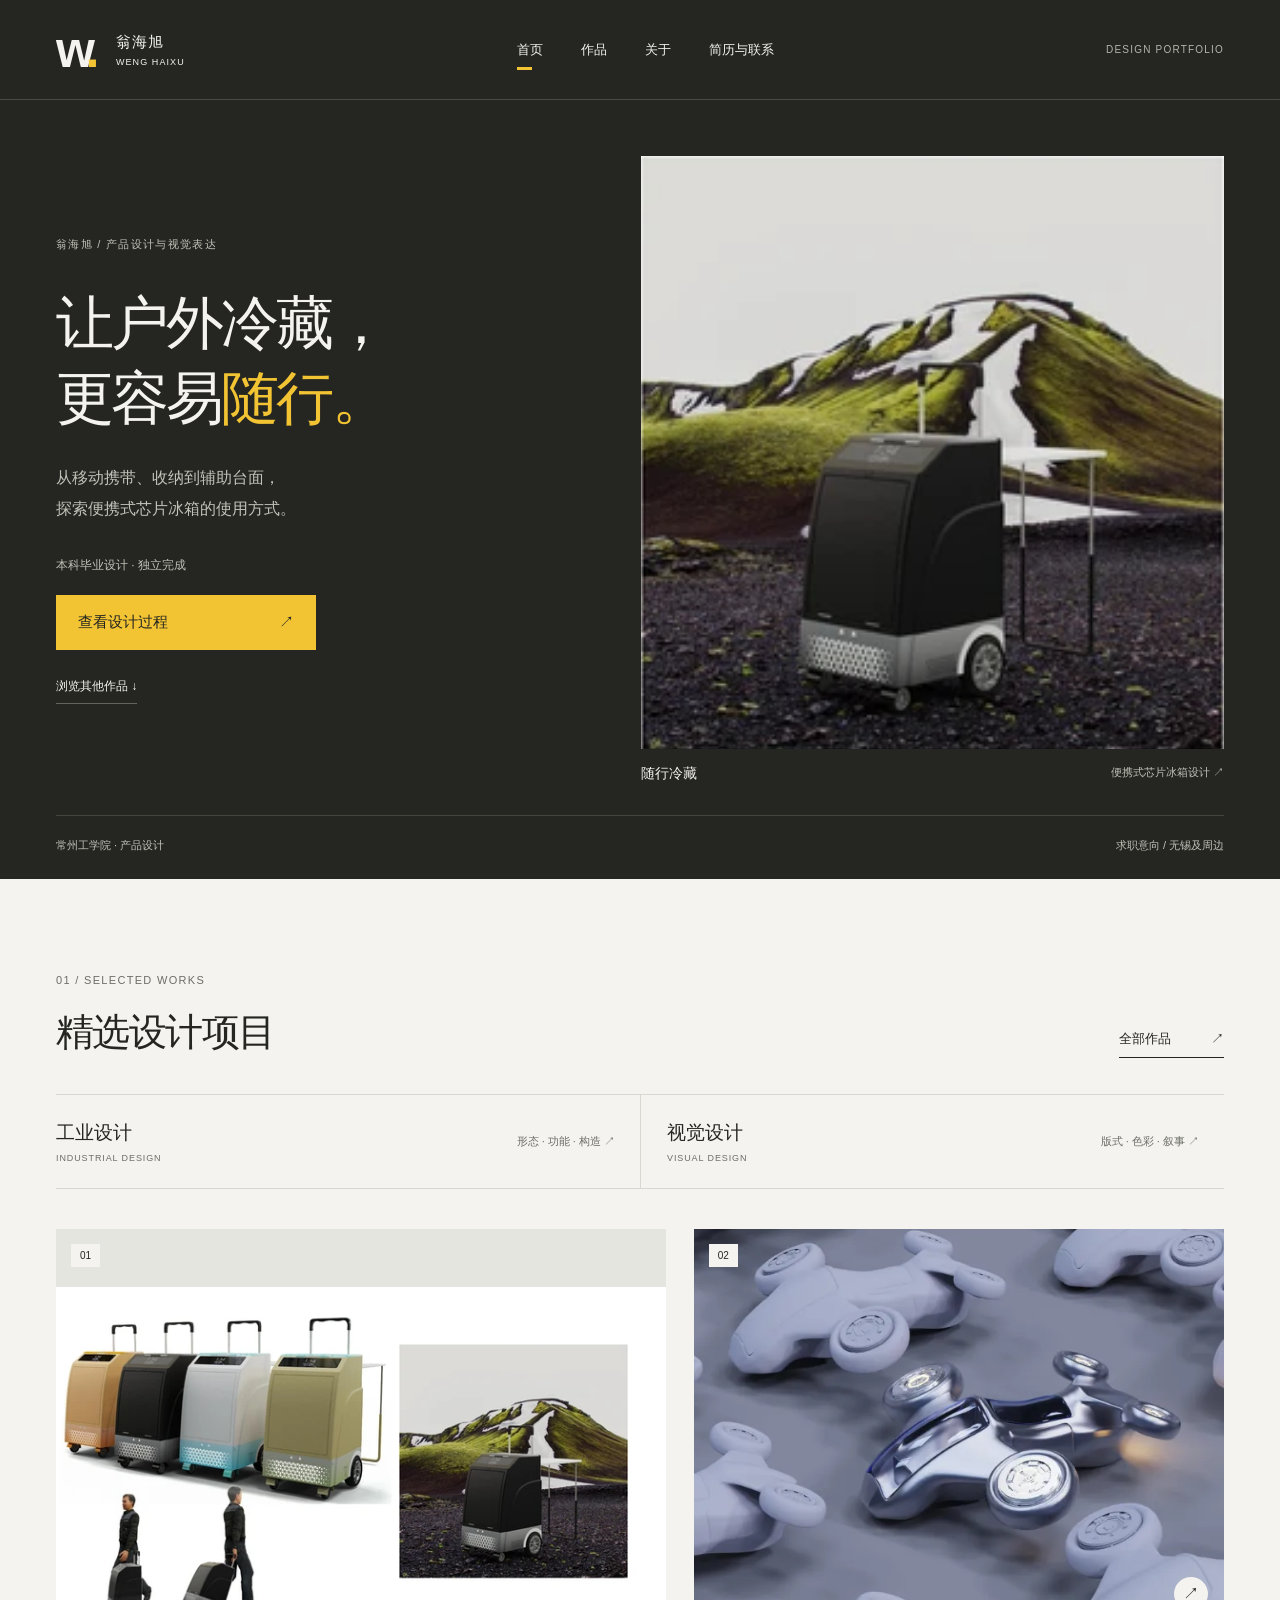
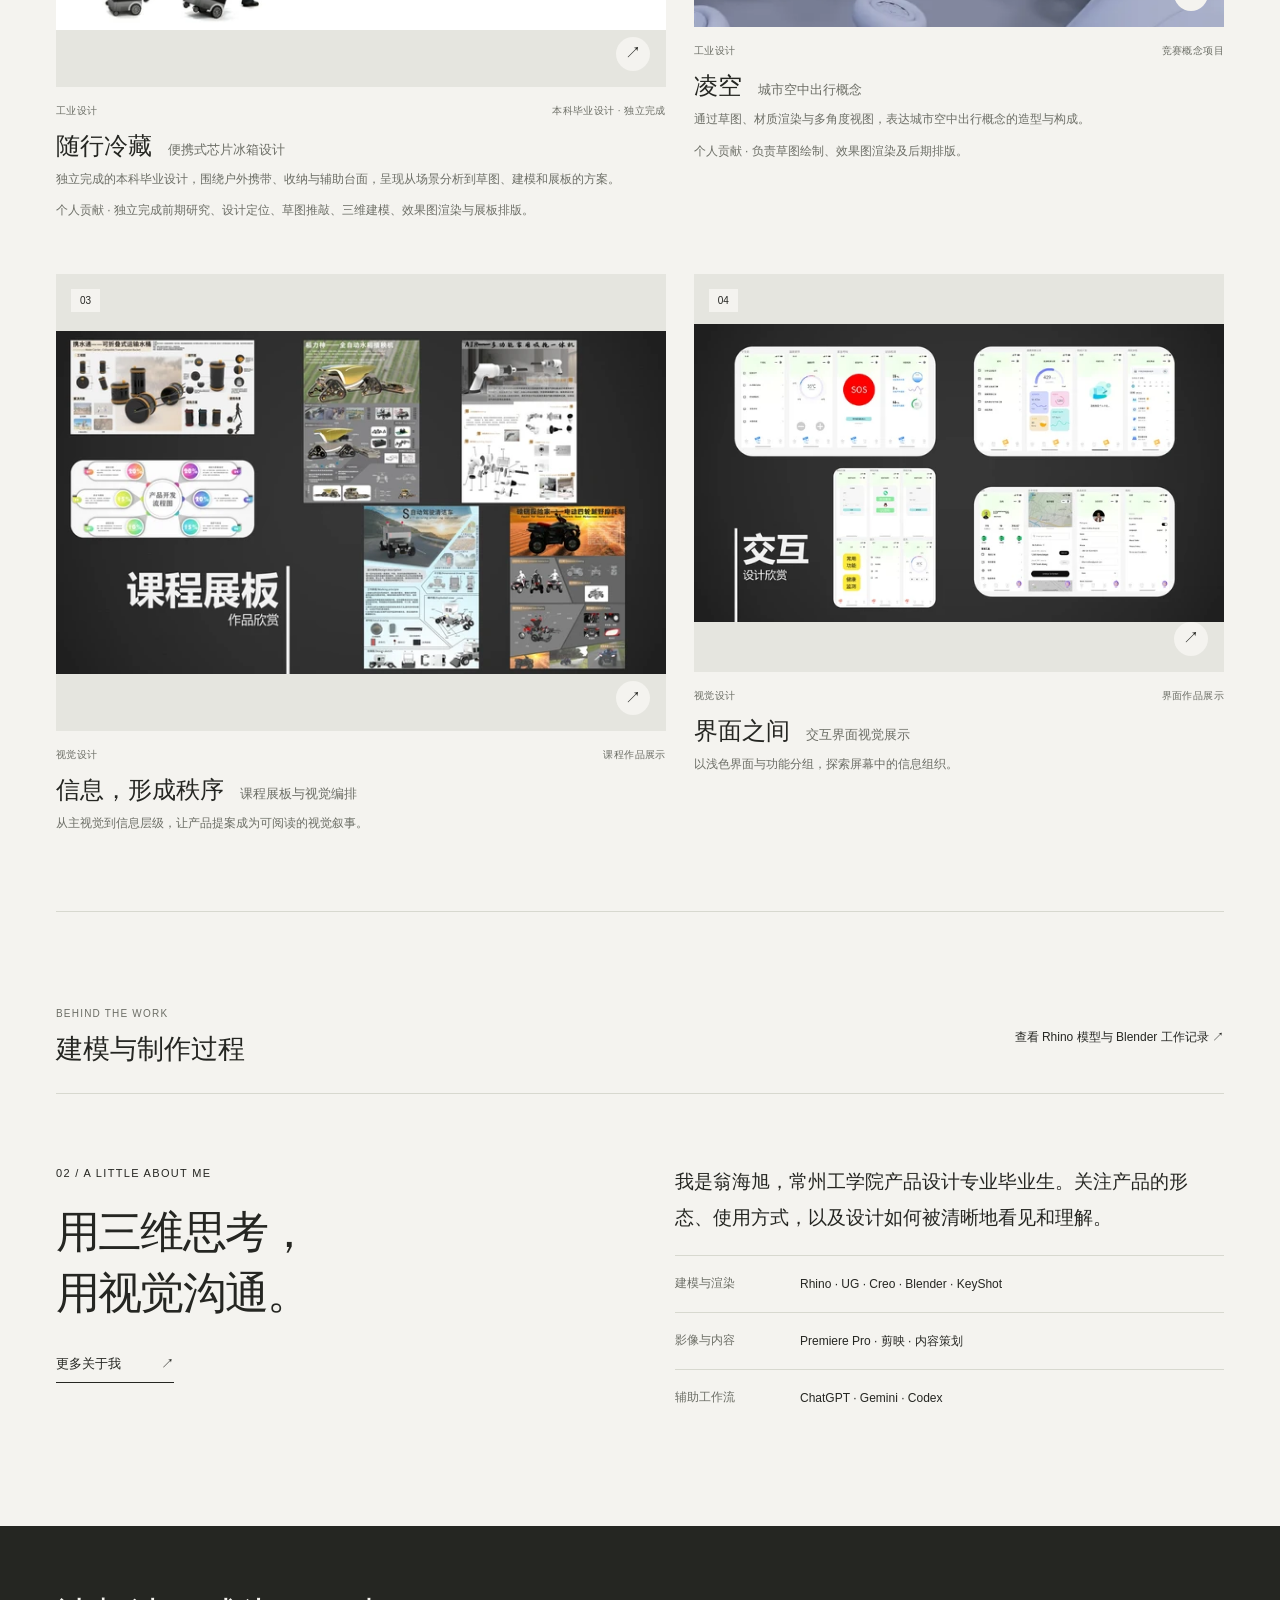
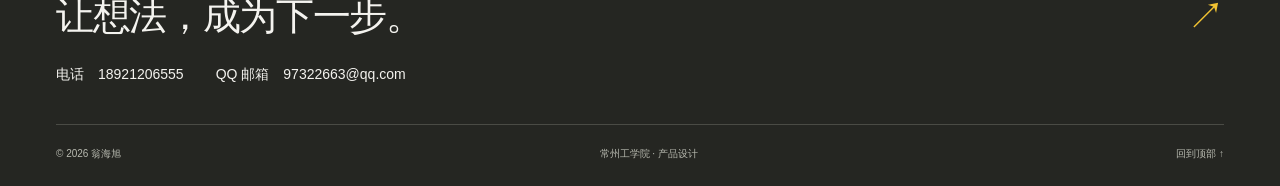
==== commit ed3e120b: "Introduce focused product hero" ====
--- a/index.html
+++ b/index.html
@@ -1 +1 @@
-<!DOCTYPE html><html lang="zh-CN"><head><meta charset="UTF-8"><meta name="viewport" content="width=device-width, initial-scale=1"><meta name="description" content="常州工学院产品设计专业毕业生。以三维建模探索产品形态，以图像与版式表达设计想法。"><meta name="theme-color" content="#252622"><title>产品设计与视觉表达 — 翁海旭</title><link rel="icon" href="/favicon.svg" type="image/svg+xml"><link rel="canonical" href="https://whx97322663-glitch.github.io/"><meta property="og:title" content="产品设计与视觉表达 — 翁海旭"><meta property="og:description" content="常州工学院产品设计专业毕业生。以三维建模探索产品形态，以图像与版式表达设计想法。"><meta property="og:type" content="website"><meta property="og:url" content="https://whx97322663-glitch.github.io/"><link rel="stylesheet" href="/_astro/Base.DxSOwZlW.css"></head><body class="dark"><a class="skip" href="#main">跳转到内容</a><header class="site-header"><a class="wordmark" href="/" aria-label="翁海旭，返回首页"><span class="mark" aria-hidden="true">w<span>.</span></span><span>翁海旭<small>WENG HAIXU</small></span></a><nav aria-label="主导航" class="desktop-nav"><a href="/" aria-current="page">首页</a><a href="/projects/">作品</a><a href="/about/">关于</a><a href="/contact/">简历与联系</a></nav><details class="mobile-nav"><summary>菜单 <span aria-hidden="true">＋</span></summary><nav aria-label="手机导航"><a href="/">首页</a><a href="/projects/">作品</a><a href="/about/">关于</a><a href="/contact/">简历与联系</a></nav></details><span class="header-note">DESIGN PORTFOLIO</span></header><main id="main"><section class="hero wrap"><div class="eyebrow"><span><i class="status-dot"></i> 翁海旭 · 设计作品集</span><span>FORM / FUNCTION / EXPRESSION</span></div><div class="hero-copy"><h1>产品设计<span>，</span><br>与视觉表达<span class="yellow">。</span></h1><div class="hero-aside"><span class="tiny-label">PRODUCT & VISUAL DESIGN</span><p>从草图、建模到渲染与展板。<br>通过作品呈现设计过程与个人贡献。</p><a class="text-link" href="#selected">浏览精选作品 <span>↓</span></a></div></div><div class="hero-image"><picture class="mobile-preview"><source media="(max-width: 700px)" srcset="/media/page-15-small.webp"><img src="/media/page-15.webp" srcset="/media/page-15-small.webp 640w, /media/page-15.webp 1600w" sizes="100vw" alt="便携冰箱配色与场景展示" width="1600" height="900" fetchpriority="high" style="object-fit:contain"></picture><div class="hero-image-label"><span>01 / INDUSTRIAL</span><a href="/projects/portable-cooler/">随行冷藏 · 便携式芯片冰箱设计 <span>↗</span></a></div><span class="image-side">本科毕业设计 · 独立完成 / 毕业设计方案</span></div><div class="hero-bottom"><span>常州工学院 · 产品设计</span><span>求职意向 / 无锡及周边</span><span>SCROLL TO EXPLORE ↓</span></div></section><div class="light-surface"><section class="wrap section" id="selected"><div class="section-heading"><div><span class="eyebrow">01 / SELECTED WORKS</span><h2>精选设计项目</h2></div><a class="text-link" href="/projects/">全部作品 <span>↗</span></a></div><div class="discipline-links"><a href="/projects/?category=industrial"><span>工业设计<small>INDUSTRIAL DESIGN</small></span><span>形态 · 功能 · 构造 ↗</span></a><a href="/projects/?category=visual"><span>视觉设计<small>VISUAL DESIGN</small></span><span>版式 · 色彩 · 叙事 ↗</span></a></div><div class="project-grid selected-grid"><article class="project-card" data-project data-categories="industrial" data-year="0" data-order="1" data-slug="portable-cooler"><a href="/projects/portable-cooler/" class="project-link"><div class="card-image"><picture class="mobile-preview"><source media="(max-width: 700px)" srcset="/media/page-15-small.webp"><img src="/media/page-15.webp" srcset="/media/page-15-small.webp 640w, /media/page-15.webp 1600w" sizes="(max-width: 700px) 100vw, 50vw" alt="便携冰箱配色与场景展示" loading="lazy" width="1600" height="900" style="object-fit:contain;object-position:center"></picture><span class="card-number">01</span><span class="card-arrow" aria-hidden="true">↗</span></div><div class="card-meta"><span>工业设计</span><span>本科毕业设计 · 独立完成</span></div><h3>随行冷藏<span>便携式芯片冰箱设计</span></h3><p>独立完成的本科毕业设计，围绕户外携带、收纳与辅助台面，呈现从场景分析到草图、建模和展板的方案。</p><p class="card-contribution">个人贡献 · 独立完成前期研究、设计定位、草图推敲、三维建模、效果图渲染与展板排版。</p></a></article><article class="project-card" data-project data-categories="industrial" data-year="0" data-order="2" data-slug="lingkong"><a href="/projects/lingkong/" class="project-link"><div class="card-image"><picture class="mobile-preview"><source media="(max-width: 700px)" srcset="/media/evtol-small.webp"><img src="/media/evtol.webp" srcset="/media/evtol-small.webp 640w, /media/evtol.webp 1600w" sizes="(max-width: 700px) 100vw, 50vw" alt="凌空飞行器金属质感概念渲染" loading="lazy" width="1600" height="1600" style="object-fit:cover;object-position:center"></picture><span class="card-number">02</span><span class="card-arrow" aria-hidden="true">↗</span></div><div class="card-meta"><span>工业设计</span><span>竞赛概念项目</span></div><h3>凌空<span>城市空中出行概念</span></h3><p>通过草图、材质渲染与多角度视图，表达城市空中出行概念的造型与构成。</p><p class="card-contribution">个人贡献 · 负责草图绘制、效果图渲染及后期排版。</p></a></article><article class="project-card" data-project data-categories="visual" data-year="0" data-order="3" data-slug="visual-boards"><a href="/projects/visual-boards/" class="project-link"><div class="card-image"><picture class="mobile-preview"><source media="(max-width: 700px)" srcset="/media/page-18-small.webp"><img src="/media/page-18.webp" srcset="/media/page-18-small.webp 640w, /media/page-18.webp 1600w" sizes="(max-width: 700px) 100vw, 50vw" alt="课程设计展板合集" loading="lazy" width="1600" height="900" style="object-fit:contain;object-position:center"></picture><span class="card-number">03</span><span class="card-arrow" aria-hidden="true">↗</span></div><div class="card-meta"><span>视觉设计</span><span>课程作品展示</span></div><h3>信息，形成秩序<span>课程展板与视觉编排</span></h3><p>从主视觉到信息层级，让产品提案成为可阅读的视觉叙事。</p></a></article><article class="project-card" data-project data-categories="visual" data-year="0" data-order="4" data-slug="interface-study"><a href="/projects/interface-study/" class="project-link"><div class="card-image"><picture class="mobile-preview"><source media="(max-width: 700px)" srcset="/media/page-19-small.webp"><img src="/media/page-19.webp" srcset="/media/page-19-small.webp 640w, /media/page-19.webp 1600w" sizes="(max-width: 700px) 100vw, 50vw" alt="浅色移动端界面合集" loading="lazy" width="1600" height="900" style="object-fit:contain;object-position:center"></picture><span class="card-number">04</span><span class="card-arrow" aria-hidden="true">↗</span></div><div class="card-meta"><span>视觉设计</span><span>界面作品展示</span></div><h3>界面之间<span>交互界面视觉展示</span></h3><p>以浅色界面与功能分组，探索屏幕中的信息组织。</p></a></article></div></section><section class="about-strip wrap"><a class="process-entry" href="/projects/#process"><span><small>BEHIND THE WORK</small>建模与制作过程</span><span>查看 Rhino 模型与 Blender 工作记录 ↗</span></a><div><span class="eyebrow">02 / A LITTLE ABOUT ME</span><h2>用三维思考，<br>用视觉沟通。</h2><a class="text-link" href="/about/">更多关于我 <span>↗</span></a></div><div><p class="intro-text">我是翁海旭，常州工学院产品设计专业毕业生。关注产品的形态、使用方式，以及设计如何被清晰地看见和理解。</p><div class="skill-row"><span>建模与渲染</span><p>Rhino · UG · Creo · Blender · KeyShot</p></div><div class="skill-row"><span>影像与内容</span><p>Premiere Pro · 剪映 · 内容策划</p></div><div class="skill-row"><span>辅助工作流</span><p>ChatGPT · Gemini · Codex</p></div></div></section></div></main><footer class="site-footer"><div><a href="/contact/" class="footer-title">让想法，成为下一步。<span aria-hidden="true">↗</span></a><address class="footer-contact"><a href="tel:+8618921206555">电话　18921206555</a><a href="mailto:97322663@qq.com">QQ 邮箱　97322663@qq.com</a></address></div><div class="footer-bottom"><span>© 2026 翁海旭</span><span>常州工学院 · 产品设计</span><a href="#main">回到顶部 ↑</a></div></footer><dialog id="image-dialog" aria-label="作品图片大图"><button type="button" class="dialog-close" autofocus aria-label="关闭大图">关闭 ×</button><img alt=""><p></p></dialog><script type="module">function e(e,t=`all`,n=`recommended`,r=e.flatMap(e=>e.categories)){let i=new Set(r);return e.filter(e=>!e.draft&&(t===`all`||!i.has(t)||e.categories.includes(t))).sort((e,t)=>(n===`year`?(t.year??0)-(e.year??0):0)||e.order-t.order||e.slug.localeCompare(t.slug))}var t=document.querySelector(`.mobile-nav`);document.addEventListener(`keydown`,e=>{e.key===`Escape`&&t?.open&&(t.open=!1,t.querySelector(`summary`)?.focus())}),document.addEventListener(`click`,e=>{t?.open&&!t.contains(e.target)&&(t.open=!1)});var n=document.querySelector(`#image-dialog`),r=null;document.querySelectorAll(`[data-image]`).forEach(e=>e.addEventListener(`click`,()=>{if(!n)return;r=e;let t=n.querySelector(`img`);t.src=e.dataset.image,t.alt=e.dataset.alt||``,n.querySelector(`p`).textContent=e.dataset.caption||``,n.showModal(),document.body.style.overflow=`hidden`})),n?.querySelector(`button`)?.addEventListener(`click`,()=>n.close()),n?.addEventListener(`click`,e=>{if(e.target===n){let t=n.getBoundingClientRect();(e.clientX<t.left||e.clientX>t.right||e.clientY<t.top||e.clientY>t.bottom)&&n.close()}}),n?.addEventListener(`close`,()=>{document.body.style.overflow=``,r?.focus()}),document.querySelector(`[data-copy]`)?.addEventListener(`click`,async e=>{let t=e.currentTarget,n=document.querySelector(`#copy-status`);try{await navigator.clipboard.writeText(t.dataset.copy),n&&(n.textContent=`邮箱已复制。`)}catch{n&&(n.textContent=`无法自动复制，请选中邮箱文字手动复制。`)}});var i=document.querySelector(`#project-grid`);if(i){let t=Array.from(i.querySelectorAll(`[data-project]`)),n=Array.from(document.querySelectorAll(`[data-filter]`)),r=document.querySelector(`#project-sort`);function a(){let a=new URL(location.href),o=a.searchParams.get(`category`)||`all`;n.some(e=>e.dataset.filter===o)||(o=`all`);let s=a.searchParams.get(`sort`)===`year`?`year`:`recommended`;r.value=s,n.forEach(e=>{e.dataset.filter===o?e.setAttribute(`aria-current`,`true`):e.removeAttribute(`aria-current`)}),t.forEach(e=>e.hidden=!0);let c=e(t.map(e=>({slug:e.dataset.slug||``,categories:e.dataset.categories?.split(`,`)||[],year:Number(e.dataset.year),order:Number(e.dataset.order),draft:!1,card:e})),o,s,n.map(e=>e.dataset.filter));c.forEach(e=>{e.card.hidden=!1,i.append(e.card)});let l=c.length;document.querySelector(`#results-count`).textContent=`共 ${l} 个项目`,document.querySelector(`#empty-results`).hidden=l!==0;try{sessionStorage.setItem(`portfolio-list`,location.pathname+location.search)}catch{}}function o(e,t){let n=new URL(location.href);e===`all`?n.searchParams.delete(`category`):n.searchParams.set(`category`,e),t===`recommended`?n.searchParams.delete(`sort`):n.searchParams.set(`sort`,t),history.pushState(null,``,n),a()}n.forEach(e=>e.addEventListener(`click`,t=>{t.ctrlKey||t.metaKey||t.shiftKey||t.altKey||(t.preventDefault(),o(e.dataset.filter,r.value))})),r.addEventListener(`change`,()=>o(document.querySelector(`[data-filter][aria-current=true]`)?.dataset.filter||`all`,r.value)),document.querySelector(`[data-reset]`)?.addEventListener(`click`,e=>{e.preventDefault(),o(`all`,`recommended`)}),addEventListener(`popstate`,a),a()}try{let e=sessionStorage.getItem(`portfolio-list`);e&&/^\/projects\/(?:\?[^#]*)?$/.test(e)&&document.querySelector(`[data-back-projects]`)?.setAttribute(`href`,e)}catch{}if(matchMedia(`(max-width:700px)`).matches){let e=document.querySelector(`.case-toc details`);e&&(e.open=!1)}</script></body></html>+<!DOCTYPE html><html lang="zh-CN"><head><meta charset="UTF-8"><meta name="viewport" content="width=device-width, initial-scale=1"><meta name="description" content="常州工学院产品设计专业毕业生。以三维建模探索产品形态，以图像与版式表达设计想法。"><meta name="theme-color" content="#252622"><title>产品设计与视觉表达 — 翁海旭</title><link rel="icon" href="/favicon.svg" type="image/svg+xml"><link rel="canonical" href="https://whx97322663-glitch.github.io/"><meta property="og:title" content="产品设计与视觉表达 — 翁海旭"><meta property="og:description" content="常州工学院产品设计专业毕业生。以三维建模探索产品形态，以图像与版式表达设计想法。"><meta property="og:type" content="website"><meta property="og:url" content="https://whx97322663-glitch.github.io/"><link rel="stylesheet" href="/_astro/Base.BLZxcgM2.css"></head><body class="dark"><a class="skip" href="#main">跳转到内容</a><header class="site-header"><a class="wordmark" href="/" aria-label="翁海旭，返回首页"><span class="mark" aria-hidden="true">w<span>.</span></span><span>翁海旭<small>WENG HAIXU</small></span></a><nav aria-label="主导航" class="desktop-nav"><a href="/" aria-current="page">首页</a><a href="/projects/">作品</a><a href="/about/">关于</a><a href="/contact/">简历与联系</a></nav><details class="mobile-nav"><summary>菜单 <span aria-hidden="true">＋</span></summary><nav aria-label="手机导航"><a href="/">首页</a><a href="/projects/">作品</a><a href="/about/">关于</a><a href="/contact/">简历与联系</a></nav></details><span class="header-note">DESIGN PORTFOLIO</span></header><main id="main"><section class="feature-hero wrap"><div class="feature-copy"><p class="eyebrow">翁海旭 / 产品设计与视觉表达</p><h1>让户外冷藏，<br>更容易<span class="yellow">随行。</span></h1><p class="feature-description">从移动携带、收纳到辅助台面，<br>探索便携式芯片冰箱的使用方式。</p><p class="feature-credit">本科毕业设计 · 独立完成</p><a class="feature-cta" href="/projects/portable-cooler/">查看设计过程 <span aria-hidden="true">↗</span></a><a class="feature-more" href="#selected">浏览其他作品 ↓</a></div><a class="feature-art" href="/projects/portable-cooler/" aria-label="查看便携式芯片冰箱设计"><div class="feature-crop"><picture class="mobile-preview"><source media="(max-width: 700px)" srcset="/media/page-15-small.webp"><img src="/media/page-15.webp" alt="户外场景中的便携式芯片冰箱，展示拉杆、轮组与辅助台面" width="1600" height="900" fetchpriority="high"></picture></div><div class="feature-caption"><span>随行冷藏</span><span>便携式芯片冰箱设计 ↗</span></div></a><div class="feature-footer"><span>常州工学院 · 产品设计</span><span>求职意向 / 无锡及周边</span></div></section><div class="light-surface"><section class="wrap section" id="selected"><div class="section-heading"><div><span class="eyebrow">01 / SELECTED WORKS</span><h2>精选设计项目</h2></div><a class="text-link" href="/projects/">全部作品 <span>↗</span></a></div><div class="discipline-links"><a href="/projects/?category=industrial"><span>工业设计<small>INDUSTRIAL DESIGN</small></span><span>形态 · 功能 · 构造 ↗</span></a><a href="/projects/?category=visual"><span>视觉设计<small>VISUAL DESIGN</small></span><span>版式 · 色彩 · 叙事 ↗</span></a></div><div class="project-grid selected-grid"><article class="project-card" data-project data-categories="industrial" data-year="0" data-order="1" data-slug="portable-cooler"><a href="/projects/portable-cooler/" class="project-link"><div class="card-image"><picture class="mobile-preview"><source media="(max-width: 700px)" srcset="/media/page-15-small.webp"><img src="/media/page-15.webp" srcset="/media/page-15-small.webp 640w, /media/page-15.webp 1600w" sizes="(max-width: 700px) 100vw, 50vw" alt="便携冰箱配色与场景展示" loading="lazy" width="1600" height="900" style="object-fit:contain;object-position:center"></picture><span class="card-number">01</span><span class="card-arrow" aria-hidden="true">↗</span></div><div class="card-meta"><span>工业设计</span><span>本科毕业设计 · 独立完成</span></div><h3>随行冷藏<span>便携式芯片冰箱设计</span></h3><p>独立完成的本科毕业设计，围绕户外携带、收纳与辅助台面，呈现从场景分析到草图、建模和展板的方案。</p><p class="card-contribution">个人贡献 · 独立完成前期研究、设计定位、草图推敲、三维建模、效果图渲染与展板排版。</p></a></article><article class="project-card" data-project data-categories="industrial" data-year="0" data-order="2" data-slug="lingkong"><a href="/projects/lingkong/" class="project-link"><div class="card-image"><picture class="mobile-preview"><source media="(max-width: 700px)" srcset="/media/evtol-small.webp"><img src="/media/evtol.webp" srcset="/media/evtol-small.webp 640w, /media/evtol.webp 1600w" sizes="(max-width: 700px) 100vw, 50vw" alt="凌空飞行器金属质感概念渲染" loading="lazy" width="1600" height="1600" style="object-fit:cover;object-position:center"></picture><span class="card-number">02</span><span class="card-arrow" aria-hidden="true">↗</span></div><div class="card-meta"><span>工业设计</span><span>竞赛概念项目</span></div><h3>凌空<span>城市空中出行概念</span></h3><p>通过草图、材质渲染与多角度视图，表达城市空中出行概念的造型与构成。</p><p class="card-contribution">个人贡献 · 负责草图绘制、效果图渲染及后期排版。</p></a></article><article class="project-card" data-project data-categories="visual" data-year="0" data-order="3" data-slug="visual-boards"><a href="/projects/visual-boards/" class="project-link"><div class="card-image"><picture class="mobile-preview"><source media="(max-width: 700px)" srcset="/media/page-18-small.webp"><img src="/media/page-18.webp" srcset="/media/page-18-small.webp 640w, /media/page-18.webp 1600w" sizes="(max-width: 700px) 100vw, 50vw" alt="课程设计展板合集" loading="lazy" width="1600" height="900" style="object-fit:contain;object-position:center"></picture><span class="card-number">03</span><span class="card-arrow" aria-hidden="true">↗</span></div><div class="card-meta"><span>视觉设计</span><span>课程作品展示</span></div><h3>信息，形成秩序<span>课程展板与视觉编排</span></h3><p>从主视觉到信息层级，让产品提案成为可阅读的视觉叙事。</p></a></article><article class="project-card" data-project data-categories="visual" data-year="0" data-order="4" data-slug="interface-study"><a href="/projects/interface-study/" class="project-link"><div class="card-image"><picture class="mobile-preview"><source media="(max-width: 700px)" srcset="/media/page-19-small.webp"><img src="/media/page-19.webp" srcset="/media/page-19-small.webp 640w, /media/page-19.webp 1600w" sizes="(max-width: 700px) 100vw, 50vw" alt="浅色移动端界面合集" loading="lazy" width="1600" height="900" style="object-fit:contain;object-position:center"></picture><span class="card-number">04</span><span class="card-arrow" aria-hidden="true">↗</span></div><div class="card-meta"><span>视觉设计</span><span>界面作品展示</span></div><h3>界面之间<span>交互界面视觉展示</span></h3><p>以浅色界面与功能分组，探索屏幕中的信息组织。</p></a></article></div></section><section class="about-strip wrap"><a class="process-entry" href="/projects/#process"><span><small>BEHIND THE WORK</small>建模与制作过程</span><span>查看 Rhino 模型与 Blender 工作记录 ↗</span></a><div><span class="eyebrow">02 / A LITTLE ABOUT ME</span><h2>用三维思考，<br>用视觉沟通。</h2><a class="text-link" href="/about/">更多关于我 <span>↗</span></a></div><div><p class="intro-text">我是翁海旭，常州工学院产品设计专业毕业生。关注产品的形态、使用方式，以及设计如何被清晰地看见和理解。</p><div class="skill-row"><span>建模与渲染</span><p>Rhino · UG · Creo · Blender · KeyShot</p></div><div class="skill-row"><span>影像与内容</span><p>Premiere Pro · 剪映 · 内容策划</p></div><div class="skill-row"><span>辅助工作流</span><p>ChatGPT · Gemini · Codex</p></div></div></section></div></main><footer class="site-footer"><div><a href="/contact/" class="footer-title">让想法，成为下一步。<span aria-hidden="true">↗</span></a><address class="footer-contact"><a href="tel:+8618921206555">电话　18921206555</a><a href="mailto:97322663@qq.com">QQ 邮箱　97322663@qq.com</a></address></div><div class="footer-bottom"><span>© 2026 翁海旭</span><span>常州工学院 · 产品设计</span><a href="#main">回到顶部 ↑</a></div></footer><dialog id="image-dialog" aria-label="作品图片大图"><button type="button" class="dialog-close" autofocus aria-label="关闭大图">关闭 ×</button><img alt=""><p></p></dialog><script type="module">function e(e,t=`all`,n=`recommended`,r=e.flatMap(e=>e.categories)){let i=new Set(r);return e.filter(e=>!e.draft&&(t===`all`||!i.has(t)||e.categories.includes(t))).sort((e,t)=>(n===`year`?(t.year??0)-(e.year??0):0)||e.order-t.order||e.slug.localeCompare(t.slug))}var t=document.querySelector(`.mobile-nav`);document.addEventListener(`keydown`,e=>{e.key===`Escape`&&t?.open&&(t.open=!1,t.querySelector(`summary`)?.focus())}),document.addEventListener(`click`,e=>{t?.open&&!t.contains(e.target)&&(t.open=!1)});var n=document.querySelector(`#image-dialog`),r=null;document.querySelectorAll(`[data-image]`).forEach(e=>e.addEventListener(`click`,()=>{if(!n)return;r=e;let t=n.querySelector(`img`);t.src=e.dataset.image,t.alt=e.dataset.alt||``,n.querySelector(`p`).textContent=e.dataset.caption||``,n.showModal(),document.body.style.overflow=`hidden`})),n?.querySelector(`button`)?.addEventListener(`click`,()=>n.close()),n?.addEventListener(`click`,e=>{if(e.target===n){let t=n.getBoundingClientRect();(e.clientX<t.left||e.clientX>t.right||e.clientY<t.top||e.clientY>t.bottom)&&n.close()}}),n?.addEventListener(`close`,()=>{document.body.style.overflow=``,r?.focus()}),document.querySelector(`[data-copy]`)?.addEventListener(`click`,async e=>{let t=e.currentTarget,n=document.querySelector(`#copy-status`);try{await navigator.clipboard.writeText(t.dataset.copy),n&&(n.textContent=`邮箱已复制。`)}catch{n&&(n.textContent=`无法自动复制，请选中邮箱文字手动复制。`)}});var i=document.querySelector(`#project-grid`);if(i){let t=Array.from(i.querySelectorAll(`[data-project]`)),n=Array.from(document.querySelectorAll(`[data-filter]`)),r=document.querySelector(`#project-sort`);function a(){let a=new URL(location.href),o=a.searchParams.get(`category`)||`all`;n.some(e=>e.dataset.filter===o)||(o=`all`);let s=a.searchParams.get(`sort`)===`year`?`year`:`recommended`;r.value=s,n.forEach(e=>{e.dataset.filter===o?e.setAttribute(`aria-current`,`true`):e.removeAttribute(`aria-current`)}),t.forEach(e=>e.hidden=!0);let c=e(t.map(e=>({slug:e.dataset.slug||``,categories:e.dataset.categories?.split(`,`)||[],year:Number(e.dataset.year),order:Number(e.dataset.order),draft:!1,card:e})),o,s,n.map(e=>e.dataset.filter));c.forEach(e=>{e.card.hidden=!1,i.append(e.card)});let l=c.length;document.querySelector(`#results-count`).textContent=`共 ${l} 个项目`,document.querySelector(`#empty-results`).hidden=l!==0;try{sessionStorage.setItem(`portfolio-list`,location.pathname+location.search)}catch{}}function o(e,t){let n=new URL(location.href);e===`all`?n.searchParams.delete(`category`):n.searchParams.set(`category`,e),t===`recommended`?n.searchParams.delete(`sort`):n.searchParams.set(`sort`,t),history.pushState(null,``,n),a()}n.forEach(e=>e.addEventListener(`click`,t=>{t.ctrlKey||t.metaKey||t.shiftKey||t.altKey||(t.preventDefault(),o(e.dataset.filter,r.value))})),r.addEventListener(`change`,()=>o(document.querySelector(`[data-filter][aria-current=true]`)?.dataset.filter||`all`,r.value)),document.querySelector(`[data-reset]`)?.addEventListener(`click`,e=>{e.preventDefault(),o(`all`,`recommended`)}),addEventListener(`popstate`,a),a()}try{let e=sessionStorage.getItem(`portfolio-list`);e&&/^\/projects\/(?:\?[^#]*)?$/.test(e)&&document.querySelector(`[data-back-projects]`)?.setAttribute(`href`,e)}catch{}if(matchMedia(`(max-width:700px)`).matches){let e=document.querySelector(`.case-toc details`);e&&(e.open=!1)}</script></body></html>
--- a/_astro/Base.BLZxcgM2.css
+++ b/_astro/Base.BLZxcgM2.css
@@ -0,0 +1 @@
+:root{--paper:#f4f3ef;--ink:#252622;--muted:#6c6e66;--line:#d7d8cf;--yellow:#f2c332;--max:1280px;--ease:.18s ease;color:var(--ink);background:var(--paper);font-synthesis:none;scroll-behavior:smooth;scroll-padding-top:32px;font-family:Arial,Microsoft YaHei,PingFang SC,sans-serif}*{box-sizing:border-box}body{margin:0}a{color:inherit;text-decoration:none}button,input,select{font:inherit}button,a,summary,select{-webkit-tap-highlight-color:transparent}button,summary,select{cursor:pointer}button{color:inherit}a,button,summary,select{touch-action:manipulation}a:focus-visible,button:focus-visible,summary:focus-visible,select:focus-visible{outline-offset:5px;outline:3px solid #2563c1}img{max-width:100%;display:block}p{line-height:1.9}h1,h2,h3,p{margin-top:0}h1,h2,h3{font-weight:500}h1{letter-spacing:-.055em;font-size:clamp(40px,5.5vw,76px);line-height:1.24}h2{letter-spacing:-.04em;font-size:clamp(28px,3vw,40px);line-height:1.4}h3{font-size:24px}::selection{background:var(--yellow);color:var(--ink)}[hidden]{display:none!important}.wrap{max-width:var(--max);width:calc(100% - 112px);margin-inline:auto}.eyebrow,.tiny-label{letter-spacing:.12em;font-size:11px;font-weight:500;line-height:1.7}.eyebrow{display:block}.muted{color:var(--muted)}.yellow{color:var(--yellow)}.accent-dot{color:#bd8b05}.skip{background:var(--yellow);z-index:100;padding:14px;position:fixed;top:-80px;left:20px}.skip:focus{top:10px}.site-header{border-bottom:1px solid var(--line);justify-content:space-between;align-items:center;gap:24px;max-width:1440px;height:100px;margin:auto;padding:0 56px;display:flex}.wordmark{letter-spacing:.08em;align-items:center;gap:16px;font-size:15px;display:flex}.wordmark small{letter-spacing:.12em;margin-top:5px;font-size:9px;display:block}.mark{letter-spacing:-.15em;padding-right:8px;font-size:50px;font-weight:800;line-height:1}.mark span{color:#b78500}.desktop-nav{gap:38px;font-size:13px;display:flex}.desktop-nav a{padding:14px 0;position:relative}.desktop-nav a[aria-current=page]:after{content:"";background:var(--yellow);width:15px;height:3px;position:absolute;bottom:3px;left:0}.header-note{letter-spacing:.12em;color:var(--muted);font-size:10px}.mobile-nav{display:none}.dark{background:var(--ink);color:var(--paper)}.dark .site-header{border-color:#4a4b45}.dark .header-note{color:#b4b5ab}.dark .mark span{color:var(--yellow)}.hero{padding-top:34px}.hero>.eyebrow{color:#c1c2b8;justify-content:space-between;display:flex}.status-dot{background:var(--yellow);border-radius:50%;width:6px;height:6px;margin-right:8px;display:inline-block}.hero-copy{grid-template-columns:1.5fr 1fr;align-items:end;gap:40px;padding:44px 0 38px;display:grid}.hero-copy h1{letter-spacing:-.055em;margin:0;font-size:clamp(38px,4.65vw,66px);line-height:1.3}.hero-aside{justify-self:end;max-width:310px}.tiny-label{color:#aeb0a4}.hero-aside p{margin:14px 0 22px;font-size:14px;line-height:1.9}.text-link{border-bottom:1px solid;align-items:center;gap:40px;padding:0 0 9px;font-size:13px;display:inline-flex}.text-link span{transition:transform var(--ease)}.text-link:hover span{transform:translate(3px,-3px)}.hero-image{background:#b6b7c4;height:440px;position:relative;overflow:hidden}.mobile-preview{display:contents}.hero-image img{object-fit:cover;object-position:center 45%;width:100%;height:100%}.hero-image-label{color:#fff;text-shadow:0 1px 12px #222;justify-content:space-between;align-items:center;display:flex;position:absolute;bottom:22px;left:24px;right:24px}.hero-image-label>span{letter-spacing:.12em;font-size:10px}.hero-image-label a{background:var(--ink);text-shadow:none;padding:14px 18px;font-size:15px}.hero-image-label a span{color:var(--yellow);padding-left:30px}.image-side{writing-mode:vertical-rl;letter-spacing:.15em;color:#303239;font-size:8px;position:absolute;top:18px;right:16px}.hero-bottom{color:#b9bbb1;letter-spacing:.06em;justify-content:space-between;padding:22px 0 34px;font-size:10px;display:flex}.light-surface{background:var(--paper);color:var(--ink)}.section{padding:92px 0 76px}.section-heading{justify-content:space-between;align-items:end;gap:24px;margin-bottom:36px;display:flex}.section-heading h2{margin:15px 0 0}.section-heading .eyebrow{color:var(--muted)}.discipline-links{border-top:1px solid var(--line);border-bottom:1px solid var(--line);grid-template-columns:1fr 1fr;margin-bottom:40px;display:grid}.discipline-links>a{justify-content:space-between;align-items:center;gap:16px;padding:25px 25px 25px 0;display:flex}.discipline-links>a+a{border-left:1px solid var(--line);padding-left:26px}.discipline-links>a>span:first-child{font-size:19px}.discipline-links small{letter-spacing:.1em;color:var(--muted);margin-top:7px;font-size:9px;display:block}.discipline-links>a>span:last-child{color:var(--muted);font-size:11px}.discipline-links>a:hover{background:#eae9e2}.project-grid{grid-template-columns:1fr 1fr;gap:52px 28px;display:grid}.project-card{min-width:0}.card-image{aspect-ratio:4/3;background:#e5e5df;position:relative;overflow:hidden}.card-image img{width:100%;height:100%;transition:transform .35s}.project-link:hover .card-image img{transform:scale(1.025)}.card-number{background:var(--paper);padding:6px 9px;font-size:10px;position:absolute;top:15px;left:15px}.card-arrow{background:var(--paper);width:34px;height:34px;transition:background var(--ease);border-radius:50%;place-items:center;display:grid;position:absolute;bottom:16px;right:16px}.project-link:hover .card-arrow{background:var(--yellow)}.card-meta{color:var(--muted);letter-spacing:.04em;justify-content:space-between;gap:10px;margin-top:17px;font-size:10px;display:flex}.project-card h3{flex-wrap:wrap;align-items:baseline;gap:16px;margin:12px 0 7px;display:flex}.project-card h3 span{color:var(--muted);font-size:13px;font-weight:400}.project-card p{color:var(--muted);margin:0;font-size:12px;line-height:1.8}.about-strip{border-top:1px solid var(--line);grid-template-columns:1fr 1fr;gap:70px;padding:70px 0 100px;display:grid}.about-strip h2{margin:18px 0 30px;font-size:44px}.intro-text{font-size:19px;line-height:1.9}.skill-row{border-top:1px solid var(--line);grid-template-columns:110px 1fr;gap:15px;padding:19px 0;font-size:12px;display:grid}.skill-row p{margin:0;line-height:1.5}.skill-row>span{color:var(--muted)}.site-footer{background:var(--ink);color:var(--paper);padding:65px max(56px,50vw - 640px) 25px}.footer-title{letter-spacing:-.035em;justify-content:space-between;gap:20px;font-size:clamp(24px,3vw,40px);display:flex}.footer-title span{color:var(--yellow)}.site-footer p{color:#aeb0a4;margin:18px 0 55px;font-size:11px}.footer-bottom{color:#b8bab0;border-top:1px solid #4a4b45;justify-content:space-between;gap:20px;padding-top:22px;font-size:10px;display:flex}.page-intro{padding:75px 0 50px}.page-intro h1{margin:22px 0 24px}.page-intro>p{color:var(--muted);max-width:610px;font-size:15px}.work-list{padding-bottom:100px}.filter-bar{border-top:1px solid var(--line);border-bottom:1px solid var(--line);justify-content:space-between;align-items:center;gap:20px;display:flex}.filters{flex-wrap:wrap;gap:28px;display:flex}.filters a{min-height:44px;padding:22px 0;font-size:13px;position:relative}.filters a[aria-current=true]:after{content:"";background:#b58b10;height:3px;position:absolute;bottom:0;left:0;right:0}.filters sup{color:var(--muted);margin-left:5px;font-size:9px}.sort-label{white-space:nowrap;font-size:11px}.sort-label select{background:0 0;border:0;padding:12px;font-size:12px}.results-note{color:var(--muted);margin:20px 0 30px;font-size:11px}.empty-state{text-align:center;padding:70px 20px}.case-header{padding-top:38px}.back-link{color:var(--muted);font-size:12px}.case-title{grid-template-columns:1.2fr 1fr;align-items:end;gap:60px;margin:65px 0 45px;display:grid}.case-title h1{margin:18px 0 10px}.case-subtitle{margin:0;font-size:20px}.case-summary{max-width:420px;color:var(--muted);justify-self:end;margin:0;font-size:16px}.project-facts{border-top:1px solid var(--line);grid-template-columns:1fr 1fr .6fr 2fr;gap:35px;margin:0 0 28px;padding:23px 0;display:grid}.project-facts dt{color:var(--muted);margin-bottom:10px;font-size:10px}.project-facts dd{margin:0;font-size:12px;line-height:1.8}.media{margin:0 0 20px}.media-frame{background:#e6e6df}.media img{width:100%;height:auto}.zoom-trigger{cursor:zoom-in;background:0 0;border:0;width:100%;padding:0;display:block;position:relative}.zoom-label{background:var(--paper);opacity:0;transition:opacity var(--ease);padding:8px 12px;font-size:10px;position:absolute;bottom:12px;right:12px}.zoom-trigger:hover .zoom-label,.zoom-trigger:focus-visible .zoom-label{opacity:1}figcaption{color:var(--muted);margin-top:10px;font-size:11px;line-height:1.7}.case-header>.media img{object-fit:contain;max-height:660px}.case-body{grid-template-columns:200px 1fr;gap:60px;padding-top:70px;display:grid}.case-toc>details{position:sticky;top:28px}.case-toc summary{border-bottom:1px solid var(--line);padding:12px 0;font-size:12px;list-style:none}.case-toc summary span{float:right}.case-toc nav{flex-direction:column;margin-top:12px;display:flex}.case-toc a{color:var(--muted);gap:12px;padding:13px 0;font-size:11px;line-height:1.5;display:flex}.case-toc a:hover{color:var(--ink)}.case-toc a span{font-size:9px}.case-section{min-width:0;padding-bottom:65px;scroll-margin-top:30px}.case-section h2{margin:14px 0 22px}.section-text{color:var(--muted);white-space:pre-line;max-width:760px;margin-bottom:30px;font-size:15px}.paired{grid-template-columns:1fr 1fr;gap:16px;display:grid}.case video{background:#222;width:100%;max-height:650px}.spec-list div{border-bottom:1px solid var(--line);grid-template-columns:1fr 2fr;padding:18px 0;font-size:14px;display:grid}.spec-list dd{margin:0}.project-pagination{border-top:1px solid var(--line);justify-content:space-between;gap:30px;padding:40px 0 70px;display:flex}.project-pagination>a:last-child{text-align:right}.project-pagination small{color:var(--muted);margin-bottom:12px;font-size:10px;display:block}.project-pagination span{font-size:25px}.biography{grid-template-columns:minmax(220px,320px) minmax(0,1fr);align-items:start;gap:clamp(32px,5vw,72px);padding:15px 0 100px;display:grid}.biography>.mobile-preview{max-width:320px;display:block}.biography>div{min-width:0}.bio-portrait{align-self:start;width:100%;height:auto;display:block}.biography>div>p:not(.intro-text){color:var(--muted);font-size:14px}.bio-section{border-top:1px solid var(--line);margin-top:35px;padding-top:30px}.bio-section h3{margin:18px 0 12px;font-size:20px}.bio-section p{font-size:14px}.bio-section .skill-row:first-of-type{margin-top:18px}.contact-options{grid-template-columns:1fr 1fr;gap:70px;padding-bottom:70px;display:grid}.contact-options>div{border-top:1px solid var(--line);padding-top:26px}.contact-options h2{margin:23px 0 20px;font-size:28px}.contact-options p{color:var(--muted);font-size:14px}.contact-foot{padding-bottom:100px}.contact-foot .text-link{margin-top:20px}.button,.copy-button{background:var(--ink);color:var(--paper);border:0;margin-top:10px;padding:16px 22px;font-size:13px;display:inline-block}.contact-email{overflow-wrap:anywhere;display:block}.copy-button{margin-top:18px}dialog{background:var(--ink);color:#fff;border:0;width:min(94vw,1500px);max-height:94vh;padding:50px 18px 12px}dialog::backdrop{background:#000000d1}dialog img{object-fit:contain;width:100%;max-height:76vh}dialog p{text-align:center;margin:12px 0 0;font-size:12px}.dialog-close{color:#fff;background:0 0;border:1px solid #777;padding:6px 12px;font-size:12px;position:absolute;top:12px;right:16px}@media (width>=1600px){.hero-image{height:490px}}@media (width<=1000px){.wrap{width:calc(100% - 64px)}.site-header{padding-inline:32px}.header-note{display:none}.hero-copy{grid-template-columns:1.6fr 1fr;gap:25px}.hero-aside p{font-size:12px}.hero-image{height:380px}.about-strip{gap:40px}.case-body{grid-template-columns:160px 1fr;gap:30px}.project-facts{gap:18px}.biography{gap:40px}.site-footer{padding-inline:32px}.discipline-links>a>span:last-child{display:none}}@media (width<=700px){.wrap{width:calc(100% - 40px)}.site-header{height:78px;padding-inline:20px}.wordmark{gap:12px;font-size:13px}.mark{font-size:42px}.desktop-nav{display:none}.mobile-nav{font-size:13px;display:block;position:relative}.mobile-nav summary{min-height:44px;padding:12px 0 12px 15px;list-style:none}.mobile-nav summary span{margin-left:14px}.mobile-nav nav{background:var(--ink);width:230px;color:var(--paper);z-index:20;padding:14px 24px;position:absolute;top:45px;right:0;box-shadow:0 12px 30px #0003}.mobile-nav nav a{border-bottom:1px solid #4a4b45;padding:17px 0;display:block}.hero{padding-top:23px}.hero>.eyebrow{font-size:9px}.hero>.eyebrow>span:last-child{display:none}.hero-copy{padding:30px 0 25px;display:block}.hero-copy h1{font-size:clamp(31px,7.7vw,52px);line-height:1.4}.hero-aside{max-width:none;margin-top:25px}.hero-aside .tiny-label{display:none}.hero-aside p{margin:0 0 18px;font-size:12px}.hero-image{height:310px}.hero-image-label{bottom:12px;left:12px;right:12px}.hero-image-label>span{display:none}.hero-image-label a{padding:11px 14px;font-size:12px}.image-side{font-size:7px;right:8px}.hero-bottom{gap:12px;padding:18px 0 25px;font-size:9px}.hero-bottom span:last-child{display:none}.section{padding:54px 0}.section-heading{align-items:start;margin-bottom:25px}.section-heading h2{margin-top:12px;font-size:27px}.section-heading .text-link{white-space:nowrap;gap:10px;margin-top:30px;font-size:11px}.eyebrow{font-size:9px}.discipline-links{margin-bottom:26px}.discipline-links>a{padding:19px 12px 19px 0}.discipline-links>a+a{padding-left:18px}.discipline-links>a>span:first-child{font-size:17px}.discipline-links small{font-size:8px}.project-grid{grid-template-columns:1fr;gap:34px}.project-card h3{gap:12px;font-size:23px}.project-card h3 span{font-size:12px}.card-meta{font-size:9px}.about-strip{grid-template-columns:1fr;gap:30px;padding:45px 0 60px}.about-strip h2{font-size:34px}.intro-text{font-size:17px}.site-footer{padding:40px 20px 22px}.site-footer p{margin-bottom:35px}.footer-bottom{flex-wrap:wrap;font-size:9px}.footer-bottom span:nth-child(2){display:none}.page-intro{padding:45px 0 30px}.page-intro h1{font-size:39px}.page-intro>p{font-size:13px}.filter-bar{padding-bottom:10px;display:block}.filters{justify-content:space-between;gap:20px}.filters a{padding:17px 0;font-size:12px}.filters sup{margin-left:3px;font-size:8px}.sort-label{justify-content:flex-end;align-items:center;margin-top:5px;display:flex}.results-note{margin:14px 0 23px}.work-list{padding-bottom:55px}.case-header{padding-top:27px}.case-title{margin:40px 0 26px;display:block}.case-title h1{font-size:48px}.case-subtitle{font-size:18px}.case-summary{margin-top:24px;font-size:14px}.project-facts{grid-template-columns:1fr 1fr;gap:20px}.project-facts>div:last-child{grid-column:1/-1}.project-facts dd{font-size:11px}.case-body{padding-top:20px;display:block}.case-toc{margin-bottom:35px}.case-toc nav{grid-template-columns:1fr 1fr;gap:0 20px;display:grid}.case-toc summary{padding:16px 0}.case-section{padding-bottom:35px}.case-section h2{font-size:28px}.section-text{font-size:14px}.paired{grid-template-columns:1fr;gap:0}.zoom-label{opacity:1;padding:6px 8px;font-size:9px}.project-pagination{padding:30px 0 45px}.project-pagination span{font-size:21px}.biography>.mobile-preview{width:62%;max-width:240px}.biography{grid-template-columns:1fr;gap:28px;padding-bottom:55px}.contact-options{grid-template-columns:1fr;gap:30px;padding-bottom:35px}.contact-intro h1{font-size:37px}.contact-foot{padding-bottom:60px}dialog{width:96vw;padding:50px 10px 10px}dialog img{max-height:70vh}}@media (prefers-reduced-motion:reduce){:root{scroll-behavior:auto}*,:before,:after{transition:none!important;animation:none!important}}@media (width<=700px){.hero-aside{justify-self:auto;width:100%}}.project-tags{flex-wrap:wrap;gap:10px;margin:0 0 28px;padding:0;list-style:none;display:flex}.project-tags li{border:1px solid var(--line);color:var(--muted);padding:7px 12px;font-size:10px}.process-index{border-top:1px solid var(--line);padding:60px 0 90px}.process-grid{grid-template-columns:1fr 1fr;gap:48px 28px;display:grid}.process-grid article{min-width:0}.process-grid .muted{font-size:12px}.process-heading{justify-content:space-between;align-items:baseline;gap:18px;margin-bottom:12px;display:flex}.process-heading h3{margin:0;font-size:23px}.process-heading .text-link{white-space:nowrap;gap:10px;font-size:11px}.process-entry{border-bottom:1px solid var(--line);grid-column:1/-1;justify-content:space-between;align-items:center;gap:24px;padding:26px 0;display:flex}.process-entry>span:first-child{font-size:27px}.process-entry small{letter-spacing:.12em;color:var(--muted);margin-bottom:12px;font-size:10px;display:block}.process-entry>span:last-child{font-size:12px}@media (width<=700px){.process-grid{grid-template-columns:1fr;gap:30px}.process-index{padding:40px 0 55px}.process-entry{padding:0 0 25px;display:block}.process-entry>span:last-child{margin-top:16px;display:block}}.footer-contact{flex-wrap:wrap;gap:12px 32px;margin:24px 0 40px;font-size:14px;font-style:normal;display:flex}.footer-contact a:hover{text-decoration:underline}@media (width>=1000px){.selected-grid{grid-template-columns:1.15fr 1fr}}.project-card .card-contribution{margin-top:10px;font-size:12px;line-height:1.8}.hero-copy{padding-block:28px}.feature-hero{grid-template-columns:1fr 1.12fr;align-items:center;gap:32px 64px;padding-top:56px;padding-bottom:26px;display:grid}.feature-copy h1{letter-spacing:-.05em;margin:32px 0 28px;font-size:clamp(38px,4.5vw,66px);line-height:1.3}.feature-copy .eyebrow{color:#c1c2b8}.feature-description{color:#c1c2b8;font-size:16px;line-height:1.9}.feature-credit{color:#c1c2b8;margin:30px 0 18px;font-size:12px}.feature-cta{background:var(--yellow);max-width:260px;color:var(--ink);justify-content:space-between;align-items:center;padding:18px 22px;font-size:15px;display:flex}.feature-cta:hover{background:#f5d969}.feature-more{border-bottom:1px solid #63645b;margin-top:20px;padding-block:8px;font-size:12px;display:inline-block}.feature-art{min-width:0;display:block}.feature-crop{aspect-ratio:600/610;background:#d9d8d4;position:relative;overflow:hidden}.feature-crop img{width:266.667%;max-width:none;height:auto;position:absolute;top:-24.59%;left:-150%}.feature-caption{color:#c1c2b8;justify-content:space-between;gap:16px;padding-top:16px;font-size:11px;display:flex}.feature-caption span:first-child{color:var(--paper);font-size:14px}.feature-footer{color:#c1c2b8;border-top:1px solid #44453d;grid-column:1/-1;justify-content:space-between;padding-top:22px;font-size:11px;display:flex}@media (width<=1000px){.feature-hero{gap:32px}.feature-copy h1{font-size:38px}}@media (width<=700px){.feature-hero{grid-template-columns:1fr;gap:28px;padding-top:30px}.feature-copy h1{margin:20px 0;font-size:clamp(34px,8.8vw,52px)}.feature-description{font-size:14px}.feature-credit{margin-top:20px}.feature-more{margin-left:20px}.feature-cta{width:210px;max-width:100%;display:inline-flex}.feature-crop{max-height:460px}.feature-footer{gap:20px;font-size:10px}}
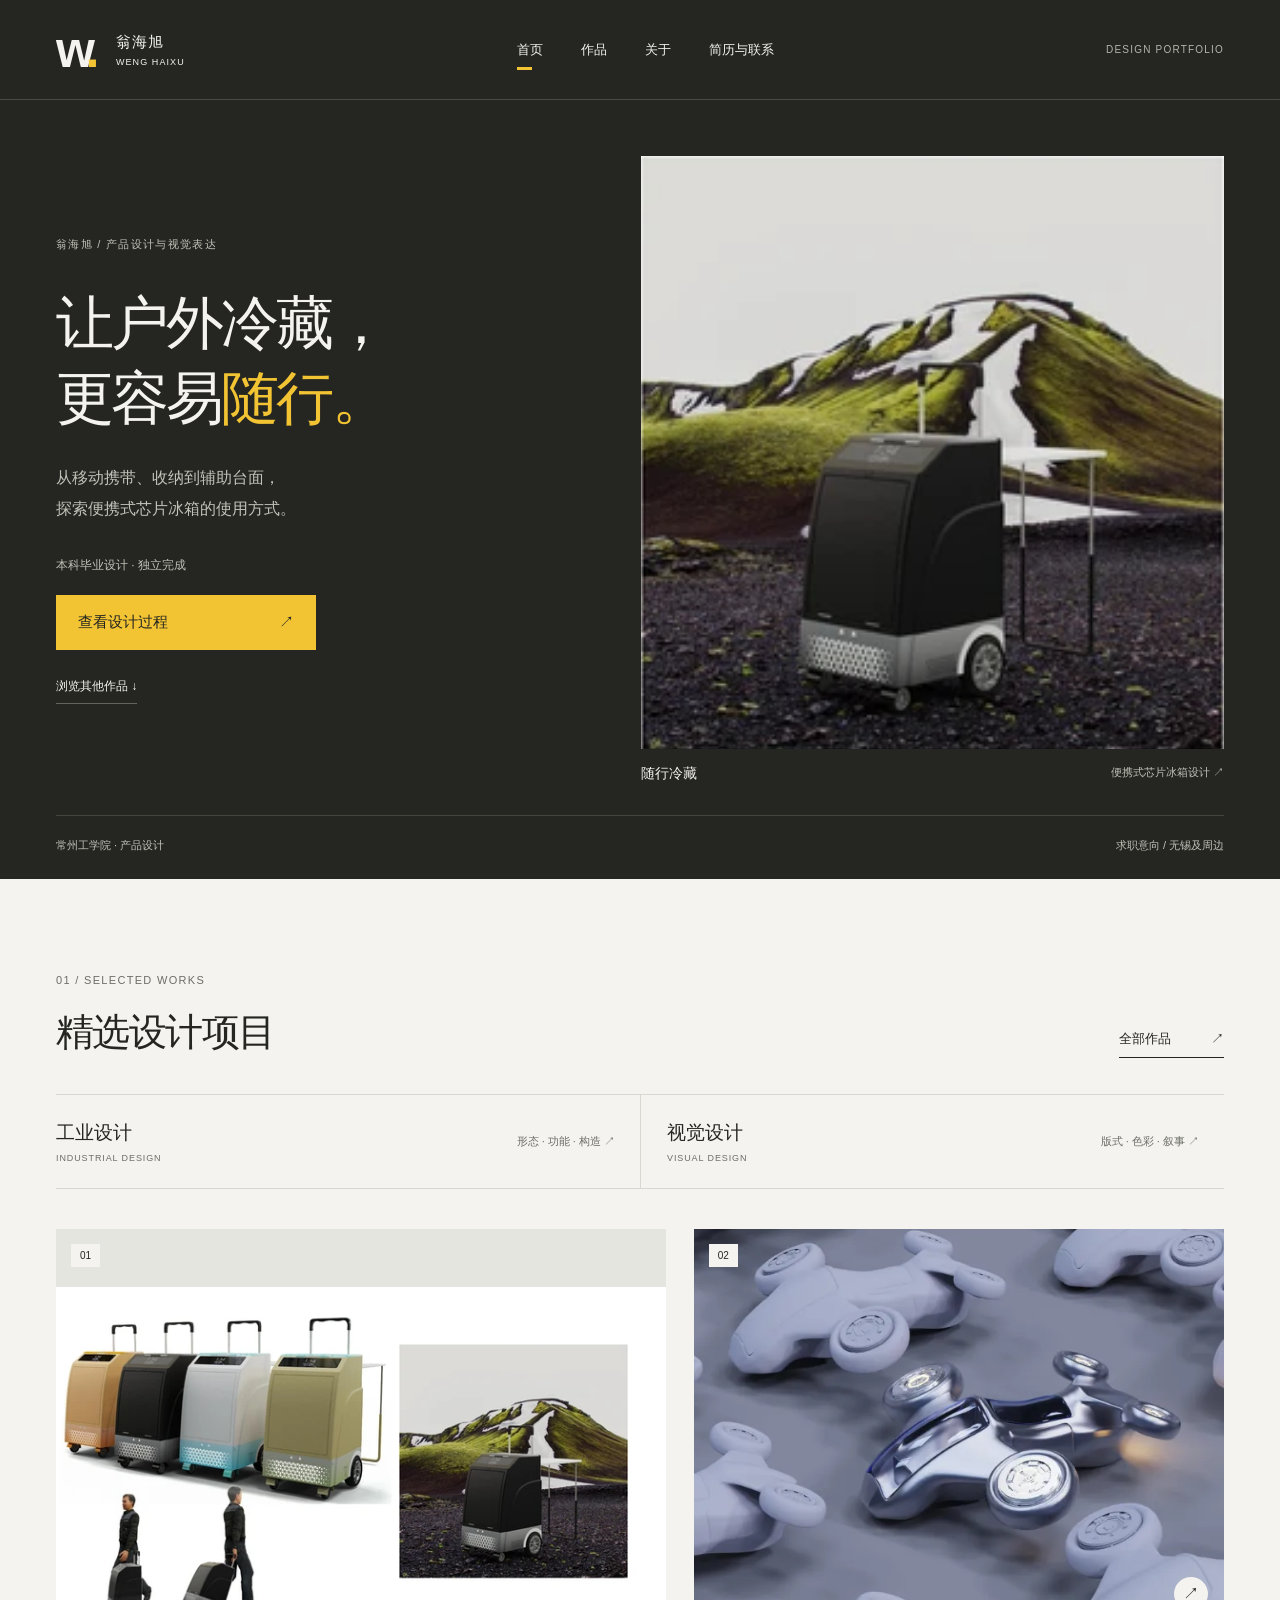
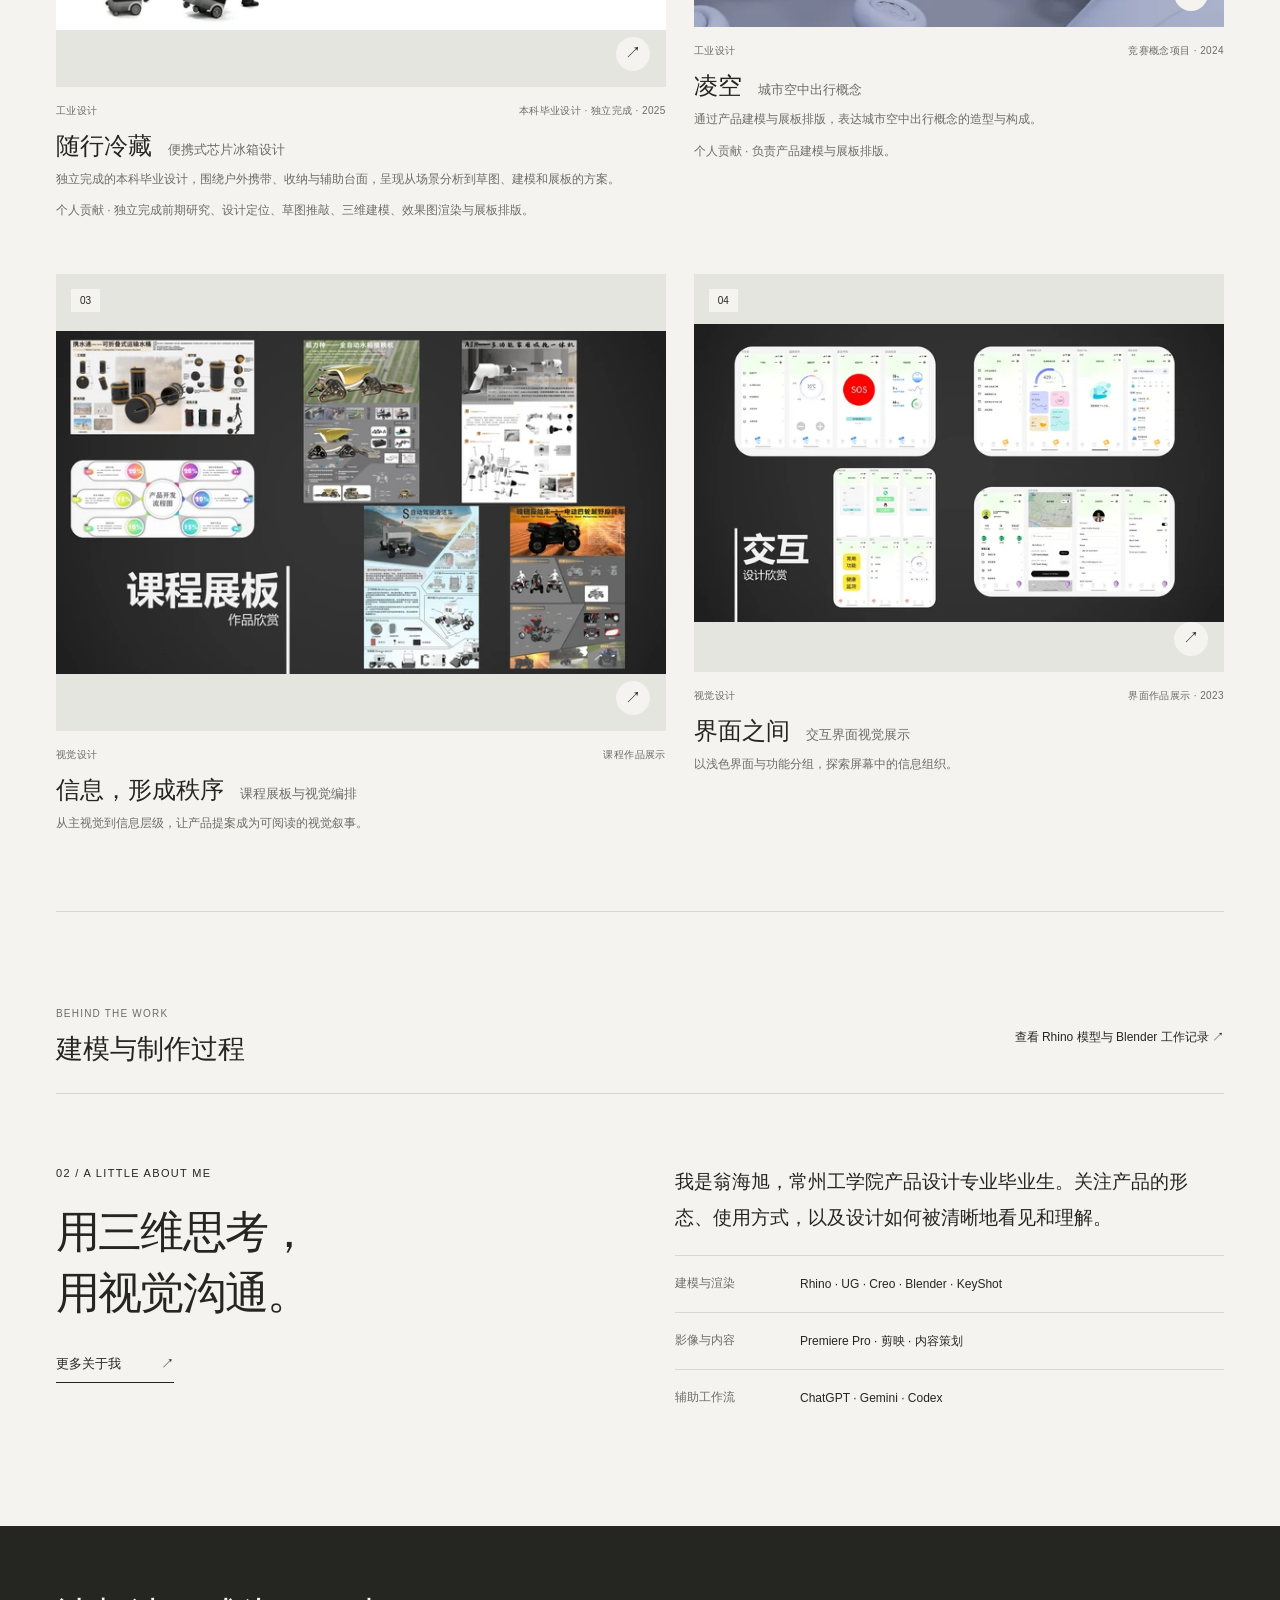
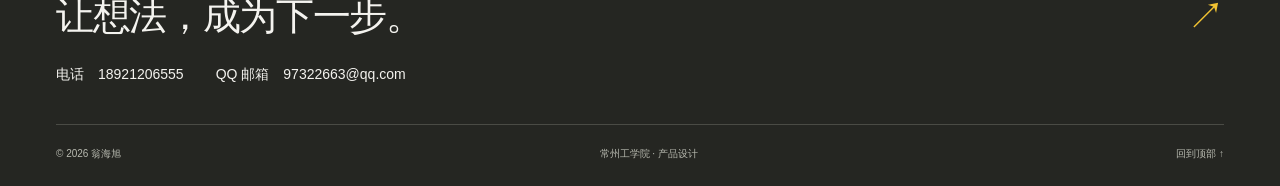
==== commit c149c137: "Update confirmed project dates tools and contributions" ====
--- a/index.html
+++ b/index.html
@@ -1 +1 @@
-<!DOCTYPE html><html lang="zh-CN"><head><meta charset="UTF-8"><meta name="viewport" content="width=device-width, initial-scale=1"><meta name="description" content="常州工学院产品设计专业毕业生。以三维建模探索产品形态，以图像与版式表达设计想法。"><meta name="theme-color" content="#252622"><title>产品设计与视觉表达 — 翁海旭</title><link rel="icon" href="/favicon.svg" type="image/svg+xml"><link rel="canonical" href="https://whx97322663-glitch.github.io/"><meta property="og:title" content="产品设计与视觉表达 — 翁海旭"><meta property="og:description" content="常州工学院产品设计专业毕业生。以三维建模探索产品形态，以图像与版式表达设计想法。"><meta property="og:type" content="website"><meta property="og:url" content="https://whx97322663-glitch.github.io/"><link rel="stylesheet" href="/_astro/Base.BLZxcgM2.css"></head><body class="dark"><a class="skip" href="#main">跳转到内容</a><header class="site-header"><a class="wordmark" href="/" aria-label="翁海旭，返回首页"><span class="mark" aria-hidden="true">w<span>.</span></span><span>翁海旭<small>WENG HAIXU</small></span></a><nav aria-label="主导航" class="desktop-nav"><a href="/" aria-current="page">首页</a><a href="/projects/">作品</a><a href="/about/">关于</a><a href="/contact/">简历与联系</a></nav><details class="mobile-nav"><summary>菜单 <span aria-hidden="true">＋</span></summary><nav aria-label="手机导航"><a href="/">首页</a><a href="/projects/">作品</a><a href="/about/">关于</a><a href="/contact/">简历与联系</a></nav></details><span class="header-note">DESIGN PORTFOLIO</span></header><main id="main"><section class="feature-hero wrap"><div class="feature-copy"><p class="eyebrow">翁海旭 / 产品设计与视觉表达</p><h1>让户外冷藏，<br>更容易<span class="yellow">随行。</span></h1><p class="feature-description">从移动携带、收纳到辅助台面，<br>探索便携式芯片冰箱的使用方式。</p><p class="feature-credit">本科毕业设计 · 独立完成</p><a class="feature-cta" href="/projects/portable-cooler/">查看设计过程 <span aria-hidden="true">↗</span></a><a class="feature-more" href="#selected">浏览其他作品 ↓</a></div><a class="feature-art" href="/projects/portable-cooler/" aria-label="查看便携式芯片冰箱设计"><div class="feature-crop"><picture class="mobile-preview"><source media="(max-width: 700px)" srcset="/media/page-15-small.webp"><img src="/media/page-15.webp" alt="户外场景中的便携式芯片冰箱，展示拉杆、轮组与辅助台面" width="1600" height="900" fetchpriority="high"></picture></div><div class="feature-caption"><span>随行冷藏</span><span>便携式芯片冰箱设计 ↗</span></div></a><div class="feature-footer"><span>常州工学院 · 产品设计</span><span>求职意向 / 无锡及周边</span></div></section><div class="light-surface"><section class="wrap section" id="selected"><div class="section-heading"><div><span class="eyebrow">01 / SELECTED WORKS</span><h2>精选设计项目</h2></div><a class="text-link" href="/projects/">全部作品 <span>↗</span></a></div><div class="discipline-links"><a href="/projects/?category=industrial"><span>工业设计<small>INDUSTRIAL DESIGN</small></span><span>形态 · 功能 · 构造 ↗</span></a><a href="/projects/?category=visual"><span>视觉设计<small>VISUAL DESIGN</small></span><span>版式 · 色彩 · 叙事 ↗</span></a></div><div class="project-grid selected-grid"><article class="project-card" data-project data-categories="industrial" data-year="0" data-order="1" data-slug="portable-cooler"><a href="/projects/portable-cooler/" class="project-link"><div class="card-image"><picture class="mobile-preview"><source media="(max-width: 700px)" srcset="/media/page-15-small.webp"><img src="/media/page-15.webp" srcset="/media/page-15-small.webp 640w, /media/page-15.webp 1600w" sizes="(max-width: 700px) 100vw, 50vw" alt="便携冰箱配色与场景展示" loading="lazy" width="1600" height="900" style="object-fit:contain;object-position:center"></picture><span class="card-number">01</span><span class="card-arrow" aria-hidden="true">↗</span></div><div class="card-meta"><span>工业设计</span><span>本科毕业设计 · 独立完成</span></div><h3>随行冷藏<span>便携式芯片冰箱设计</span></h3><p>独立完成的本科毕业设计，围绕户外携带、收纳与辅助台面，呈现从场景分析到草图、建模和展板的方案。</p><p class="card-contribution">个人贡献 · 独立完成前期研究、设计定位、草图推敲、三维建模、效果图渲染与展板排版。</p></a></article><article class="project-card" data-project data-categories="industrial" data-year="0" data-order="2" data-slug="lingkong"><a href="/projects/lingkong/" class="project-link"><div class="card-image"><picture class="mobile-preview"><source media="(max-width: 700px)" srcset="/media/evtol-small.webp"><img src="/media/evtol.webp" srcset="/media/evtol-small.webp 640w, /media/evtol.webp 1600w" sizes="(max-width: 700px) 100vw, 50vw" alt="凌空飞行器金属质感概念渲染" loading="lazy" width="1600" height="1600" style="object-fit:cover;object-position:center"></picture><span class="card-number">02</span><span class="card-arrow" aria-hidden="true">↗</span></div><div class="card-meta"><span>工业设计</span><span>竞赛概念项目</span></div><h3>凌空<span>城市空中出行概念</span></h3><p>通过草图、材质渲染与多角度视图，表达城市空中出行概念的造型与构成。</p><p class="card-contribution">个人贡献 · 负责草图绘制、效果图渲染及后期排版。</p></a></article><article class="project-card" data-project data-categories="visual" data-year="0" data-order="3" data-slug="visual-boards"><a href="/projects/visual-boards/" class="project-link"><div class="card-image"><picture class="mobile-preview"><source media="(max-width: 700px)" srcset="/media/page-18-small.webp"><img src="/media/page-18.webp" srcset="/media/page-18-small.webp 640w, /media/page-18.webp 1600w" sizes="(max-width: 700px) 100vw, 50vw" alt="课程设计展板合集" loading="lazy" width="1600" height="900" style="object-fit:contain;object-position:center"></picture><span class="card-number">03</span><span class="card-arrow" aria-hidden="true">↗</span></div><div class="card-meta"><span>视觉设计</span><span>课程作品展示</span></div><h3>信息，形成秩序<span>课程展板与视觉编排</span></h3><p>从主视觉到信息层级，让产品提案成为可阅读的视觉叙事。</p></a></article><article class="project-card" data-project data-categories="visual" data-year="0" data-order="4" data-slug="interface-study"><a href="/projects/interface-study/" class="project-link"><div class="card-image"><picture class="mobile-preview"><source media="(max-width: 700px)" srcset="/media/page-19-small.webp"><img src="/media/page-19.webp" srcset="/media/page-19-small.webp 640w, /media/page-19.webp 1600w" sizes="(max-width: 700px) 100vw, 50vw" alt="浅色移动端界面合集" loading="lazy" width="1600" height="900" style="object-fit:contain;object-position:center"></picture><span class="card-number">04</span><span class="card-arrow" aria-hidden="true">↗</span></div><div class="card-meta"><span>视觉设计</span><span>界面作品展示</span></div><h3>界面之间<span>交互界面视觉展示</span></h3><p>以浅色界面与功能分组，探索屏幕中的信息组织。</p></a></article></div></section><section class="about-strip wrap"><a class="process-entry" href="/projects/#process"><span><small>BEHIND THE WORK</small>建模与制作过程</span><span>查看 Rhino 模型与 Blender 工作记录 ↗</span></a><div><span class="eyebrow">02 / A LITTLE ABOUT ME</span><h2>用三维思考，<br>用视觉沟通。</h2><a class="text-link" href="/about/">更多关于我 <span>↗</span></a></div><div><p class="intro-text">我是翁海旭，常州工学院产品设计专业毕业生。关注产品的形态、使用方式，以及设计如何被清晰地看见和理解。</p><div class="skill-row"><span>建模与渲染</span><p>Rhino · UG · Creo · Blender · KeyShot</p></div><div class="skill-row"><span>影像与内容</span><p>Premiere Pro · 剪映 · 内容策划</p></div><div class="skill-row"><span>辅助工作流</span><p>ChatGPT · Gemini · Codex</p></div></div></section></div></main><footer class="site-footer"><div><a href="/contact/" class="footer-title">让想法，成为下一步。<span aria-hidden="true">↗</span></a><address class="footer-contact"><a href="tel:+8618921206555">电话　18921206555</a><a href="mailto:97322663@qq.com">QQ 邮箱　97322663@qq.com</a></address></div><div class="footer-bottom"><span>© 2026 翁海旭</span><span>常州工学院 · 产品设计</span><a href="#main">回到顶部 ↑</a></div></footer><dialog id="image-dialog" aria-label="作品图片大图"><button type="button" class="dialog-close" autofocus aria-label="关闭大图">关闭 ×</button><img alt=""><p></p></dialog><script type="module">function e(e,t=`all`,n=`recommended`,r=e.flatMap(e=>e.categories)){let i=new Set(r);return e.filter(e=>!e.draft&&(t===`all`||!i.has(t)||e.categories.includes(t))).sort((e,t)=>(n===`year`?(t.year??0)-(e.year??0):0)||e.order-t.order||e.slug.localeCompare(t.slug))}var t=document.querySelector(`.mobile-nav`);document.addEventListener(`keydown`,e=>{e.key===`Escape`&&t?.open&&(t.open=!1,t.querySelector(`summary`)?.focus())}),document.addEventListener(`click`,e=>{t?.open&&!t.contains(e.target)&&(t.open=!1)});var n=document.querySelector(`#image-dialog`),r=null;document.querySelectorAll(`[data-image]`).forEach(e=>e.addEventListener(`click`,()=>{if(!n)return;r=e;let t=n.querySelector(`img`);t.src=e.dataset.image,t.alt=e.dataset.alt||``,n.querySelector(`p`).textContent=e.dataset.caption||``,n.showModal(),document.body.style.overflow=`hidden`})),n?.querySelector(`button`)?.addEventListener(`click`,()=>n.close()),n?.addEventListener(`click`,e=>{if(e.target===n){let t=n.getBoundingClientRect();(e.clientX<t.left||e.clientX>t.right||e.clientY<t.top||e.clientY>t.bottom)&&n.close()}}),n?.addEventListener(`close`,()=>{document.body.style.overflow=``,r?.focus()}),document.querySelector(`[data-copy]`)?.addEventListener(`click`,async e=>{let t=e.currentTarget,n=document.querySelector(`#copy-status`);try{await navigator.clipboard.writeText(t.dataset.copy),n&&(n.textContent=`邮箱已复制。`)}catch{n&&(n.textContent=`无法自动复制，请选中邮箱文字手动复制。`)}});var i=document.querySelector(`#project-grid`);if(i){let t=Array.from(i.querySelectorAll(`[data-project]`)),n=Array.from(document.querySelectorAll(`[data-filter]`)),r=document.querySelector(`#project-sort`);function a(){let a=new URL(location.href),o=a.searchParams.get(`category`)||`all`;n.some(e=>e.dataset.filter===o)||(o=`all`);let s=a.searchParams.get(`sort`)===`year`?`year`:`recommended`;r.value=s,n.forEach(e=>{e.dataset.filter===o?e.setAttribute(`aria-current`,`true`):e.removeAttribute(`aria-current`)}),t.forEach(e=>e.hidden=!0);let c=e(t.map(e=>({slug:e.dataset.slug||``,categories:e.dataset.categories?.split(`,`)||[],year:Number(e.dataset.year),order:Number(e.dataset.order),draft:!1,card:e})),o,s,n.map(e=>e.dataset.filter));c.forEach(e=>{e.card.hidden=!1,i.append(e.card)});let l=c.length;document.querySelector(`#results-count`).textContent=`共 ${l} 个项目`,document.querySelector(`#empty-results`).hidden=l!==0;try{sessionStorage.setItem(`portfolio-list`,location.pathname+location.search)}catch{}}function o(e,t){let n=new URL(location.href);e===`all`?n.searchParams.delete(`category`):n.searchParams.set(`category`,e),t===`recommended`?n.searchParams.delete(`sort`):n.searchParams.set(`sort`,t),history.pushState(null,``,n),a()}n.forEach(e=>e.addEventListener(`click`,t=>{t.ctrlKey||t.metaKey||t.shiftKey||t.altKey||(t.preventDefault(),o(e.dataset.filter,r.value))})),r.addEventListener(`change`,()=>o(document.querySelector(`[data-filter][aria-current=true]`)?.dataset.filter||`all`,r.value)),document.querySelector(`[data-reset]`)?.addEventListener(`click`,e=>{e.preventDefault(),o(`all`,`recommended`)}),addEventListener(`popstate`,a),a()}try{let e=sessionStorage.getItem(`portfolio-list`);e&&/^\/projects\/(?:\?[^#]*)?$/.test(e)&&document.querySelector(`[data-back-projects]`)?.setAttribute(`href`,e)}catch{}if(matchMedia(`(max-width:700px)`).matches){let e=document.querySelector(`.case-toc details`);e&&(e.open=!1)}</script></body></html>+<!DOCTYPE html><html lang="zh-CN"><head><meta charset="UTF-8"><meta name="viewport" content="width=device-width, initial-scale=1"><meta name="description" content="常州工学院产品设计专业毕业生。以三维建模探索产品形态，以图像与版式表达设计想法。"><meta name="theme-color" content="#252622"><title>产品设计与视觉表达 — 翁海旭</title><link rel="icon" href="/favicon.svg" type="image/svg+xml"><link rel="canonical" href="https://whx97322663-glitch.github.io/"><meta property="og:title" content="产品设计与视觉表达 — 翁海旭"><meta property="og:description" content="常州工学院产品设计专业毕业生。以三维建模探索产品形态，以图像与版式表达设计想法。"><meta property="og:type" content="website"><meta property="og:url" content="https://whx97322663-glitch.github.io/"><link rel="stylesheet" href="/_astro/Base.BLZxcgM2.css"></head><body class="dark"><a class="skip" href="#main">跳转到内容</a><header class="site-header"><a class="wordmark" href="/" aria-label="翁海旭，返回首页"><span class="mark" aria-hidden="true">w<span>.</span></span><span>翁海旭<small>WENG HAIXU</small></span></a><nav aria-label="主导航" class="desktop-nav"><a href="/" aria-current="page">首页</a><a href="/projects/">作品</a><a href="/about/">关于</a><a href="/contact/">简历与联系</a></nav><details class="mobile-nav"><summary>菜单 <span aria-hidden="true">＋</span></summary><nav aria-label="手机导航"><a href="/">首页</a><a href="/projects/">作品</a><a href="/about/">关于</a><a href="/contact/">简历与联系</a></nav></details><span class="header-note">DESIGN PORTFOLIO</span></header><main id="main"><section class="feature-hero wrap"><div class="feature-copy"><p class="eyebrow">翁海旭 / 产品设计与视觉表达</p><h1>让户外冷藏，<br>更容易<span class="yellow">随行。</span></h1><p class="feature-description">从移动携带、收纳到辅助台面，<br>探索便携式芯片冰箱的使用方式。</p><p class="feature-credit">本科毕业设计 · 独立完成</p><a class="feature-cta" href="/projects/portable-cooler/">查看设计过程 <span aria-hidden="true">↗</span></a><a class="feature-more" href="#selected">浏览其他作品 ↓</a></div><a class="feature-art" href="/projects/portable-cooler/" aria-label="查看便携式芯片冰箱设计"><div class="feature-crop"><picture class="mobile-preview"><source media="(max-width: 700px)" srcset="/media/page-15-small.webp"><img src="/media/page-15.webp" alt="户外场景中的便携式芯片冰箱，展示拉杆、轮组与辅助台面" width="1600" height="900" fetchpriority="high"></picture></div><div class="feature-caption"><span>随行冷藏</span><span>便携式芯片冰箱设计 ↗</span></div></a><div class="feature-footer"><span>常州工学院 · 产品设计</span><span>求职意向 / 无锡及周边</span></div></section><div class="light-surface"><section class="wrap section" id="selected"><div class="section-heading"><div><span class="eyebrow">01 / SELECTED WORKS</span><h2>精选设计项目</h2></div><a class="text-link" href="/projects/">全部作品 <span>↗</span></a></div><div class="discipline-links"><a href="/projects/?category=industrial"><span>工业设计<small>INDUSTRIAL DESIGN</small></span><span>形态 · 功能 · 构造 ↗</span></a><a href="/projects/?category=visual"><span>视觉设计<small>VISUAL DESIGN</small></span><span>版式 · 色彩 · 叙事 ↗</span></a></div><div class="project-grid selected-grid"><article class="project-card" data-project data-categories="industrial" data-year="2025" data-order="1" data-slug="portable-cooler"><a href="/projects/portable-cooler/" class="project-link"><div class="card-image"><picture class="mobile-preview"><source media="(max-width: 700px)" srcset="/media/page-15-small.webp"><img src="/media/page-15.webp" srcset="/media/page-15-small.webp 640w, /media/page-15.webp 1600w" sizes="(max-width: 700px) 100vw, 50vw" alt="便携冰箱配色与场景展示" loading="lazy" width="1600" height="900" style="object-fit:contain;object-position:center"></picture><span class="card-number">01</span><span class="card-arrow" aria-hidden="true">↗</span></div><div class="card-meta"><span>工业设计</span><span>本科毕业设计 · 独立完成 · 2025</span></div><h3>随行冷藏<span>便携式芯片冰箱设计</span></h3><p>独立完成的本科毕业设计，围绕户外携带、收纳与辅助台面，呈现从场景分析到草图、建模和展板的方案。</p><p class="card-contribution">个人贡献 · 独立完成前期研究、设计定位、草图推敲、三维建模、效果图渲染与展板排版。</p></a></article><article class="project-card" data-project data-categories="industrial" data-year="2024" data-order="2" data-slug="lingkong"><a href="/projects/lingkong/" class="project-link"><div class="card-image"><picture class="mobile-preview"><source media="(max-width: 700px)" srcset="/media/evtol-small.webp"><img src="/media/evtol.webp" srcset="/media/evtol-small.webp 640w, /media/evtol.webp 1600w" sizes="(max-width: 700px) 100vw, 50vw" alt="凌空飞行器金属质感概念渲染" loading="lazy" width="1600" height="1600" style="object-fit:cover;object-position:center"></picture><span class="card-number">02</span><span class="card-arrow" aria-hidden="true">↗</span></div><div class="card-meta"><span>工业设计</span><span>竞赛概念项目 · 2024</span></div><h3>凌空<span>城市空中出行概念</span></h3><p>通过产品建模与展板排版，表达城市空中出行概念的造型与构成。</p><p class="card-contribution">个人贡献 · 负责产品建模与展板排版。</p></a></article><article class="project-card" data-project data-categories="visual" data-year="0" data-order="3" data-slug="visual-boards"><a href="/projects/visual-boards/" class="project-link"><div class="card-image"><picture class="mobile-preview"><source media="(max-width: 700px)" srcset="/media/page-18-small.webp"><img src="/media/page-18.webp" srcset="/media/page-18-small.webp 640w, /media/page-18.webp 1600w" sizes="(max-width: 700px) 100vw, 50vw" alt="课程设计展板合集" loading="lazy" width="1600" height="900" style="object-fit:contain;object-position:center"></picture><span class="card-number">03</span><span class="card-arrow" aria-hidden="true">↗</span></div><div class="card-meta"><span>视觉设计</span><span>课程作品展示</span></div><h3>信息，形成秩序<span>课程展板与视觉编排</span></h3><p>从主视觉到信息层级，让产品提案成为可阅读的视觉叙事。</p></a></article><article class="project-card" data-project data-categories="visual" data-year="2023" data-order="4" data-slug="interface-study"><a href="/projects/interface-study/" class="project-link"><div class="card-image"><picture class="mobile-preview"><source media="(max-width: 700px)" srcset="/media/page-19-small.webp"><img src="/media/page-19.webp" srcset="/media/page-19-small.webp 640w, /media/page-19.webp 1600w" sizes="(max-width: 700px) 100vw, 50vw" alt="浅色移动端界面合集" loading="lazy" width="1600" height="900" style="object-fit:contain;object-position:center"></picture><span class="card-number">04</span><span class="card-arrow" aria-hidden="true">↗</span></div><div class="card-meta"><span>视觉设计</span><span>界面作品展示 · 2023</span></div><h3>界面之间<span>交互界面视觉展示</span></h3><p>以浅色界面与功能分组，探索屏幕中的信息组织。</p></a></article></div></section><section class="about-strip wrap"><a class="process-entry" href="/projects/#process"><span><small>BEHIND THE WORK</small>建模与制作过程</span><span>查看 Rhino 模型与 Blender 工作记录 ↗</span></a><div><span class="eyebrow">02 / A LITTLE ABOUT ME</span><h2>用三维思考，<br>用视觉沟通。</h2><a class="text-link" href="/about/">更多关于我 <span>↗</span></a></div><div><p class="intro-text">我是翁海旭，常州工学院产品设计专业毕业生。关注产品的形态、使用方式，以及设计如何被清晰地看见和理解。</p><div class="skill-row"><span>建模与渲染</span><p>Rhino · UG · Creo · Blender · KeyShot</p></div><div class="skill-row"><span>影像与内容</span><p>Premiere Pro · 剪映 · 内容策划</p></div><div class="skill-row"><span>辅助工作流</span><p>ChatGPT · Gemini · Codex</p></div></div></section></div></main><footer class="site-footer"><div><a href="/contact/" class="footer-title">让想法，成为下一步。<span aria-hidden="true">↗</span></a><address class="footer-contact"><a href="tel:+8618921206555">电话　18921206555</a><a href="mailto:97322663@qq.com">QQ 邮箱　97322663@qq.com</a></address></div><div class="footer-bottom"><span>© 2026 翁海旭</span><span>常州工学院 · 产品设计</span><a href="#main">回到顶部 ↑</a></div></footer><dialog id="image-dialog" aria-label="作品图片大图"><button type="button" class="dialog-close" autofocus aria-label="关闭大图">关闭 ×</button><img alt=""><p></p></dialog><script type="module">function e(e,t=`all`,n=`recommended`,r=e.flatMap(e=>e.categories)){let i=new Set(r);return e.filter(e=>!e.draft&&(t===`all`||!i.has(t)||e.categories.includes(t))).sort((e,t)=>(n===`year`?(t.year??0)-(e.year??0):0)||e.order-t.order||e.slug.localeCompare(t.slug))}var t=document.querySelector(`.mobile-nav`);document.addEventListener(`keydown`,e=>{e.key===`Escape`&&t?.open&&(t.open=!1,t.querySelector(`summary`)?.focus())}),document.addEventListener(`click`,e=>{t?.open&&!t.contains(e.target)&&(t.open=!1)});var n=document.querySelector(`#image-dialog`),r=null;document.querySelectorAll(`[data-image]`).forEach(e=>e.addEventListener(`click`,()=>{if(!n)return;r=e;let t=n.querySelector(`img`);t.src=e.dataset.image,t.alt=e.dataset.alt||``,n.querySelector(`p`).textContent=e.dataset.caption||``,n.showModal(),document.body.style.overflow=`hidden`})),n?.querySelector(`button`)?.addEventListener(`click`,()=>n.close()),n?.addEventListener(`click`,e=>{if(e.target===n){let t=n.getBoundingClientRect();(e.clientX<t.left||e.clientX>t.right||e.clientY<t.top||e.clientY>t.bottom)&&n.close()}}),n?.addEventListener(`close`,()=>{document.body.style.overflow=``,r?.focus()}),document.querySelector(`[data-copy]`)?.addEventListener(`click`,async e=>{let t=e.currentTarget,n=document.querySelector(`#copy-status`);try{await navigator.clipboard.writeText(t.dataset.copy),n&&(n.textContent=`邮箱已复制。`)}catch{n&&(n.textContent=`无法自动复制，请选中邮箱文字手动复制。`)}});var i=document.querySelector(`#project-grid`);if(i){let t=Array.from(i.querySelectorAll(`[data-project]`)),n=Array.from(document.querySelectorAll(`[data-filter]`)),r=document.querySelector(`#project-sort`);function a(){let a=new URL(location.href),o=a.searchParams.get(`category`)||`all`;n.some(e=>e.dataset.filter===o)||(o=`all`);let s=a.searchParams.get(`sort`)===`year`?`year`:`recommended`;r.value=s,n.forEach(e=>{e.dataset.filter===o?e.setAttribute(`aria-current`,`true`):e.removeAttribute(`aria-current`)}),t.forEach(e=>e.hidden=!0);let c=e(t.map(e=>({slug:e.dataset.slug||``,categories:e.dataset.categories?.split(`,`)||[],year:Number(e.dataset.year),order:Number(e.dataset.order),draft:!1,card:e})),o,s,n.map(e=>e.dataset.filter));c.forEach(e=>{e.card.hidden=!1,i.append(e.card)});let l=c.length;document.querySelector(`#results-count`).textContent=`共 ${l} 个项目`,document.querySelector(`#empty-results`).hidden=l!==0;try{sessionStorage.setItem(`portfolio-list`,location.pathname+location.search)}catch{}}function o(e,t){let n=new URL(location.href);e===`all`?n.searchParams.delete(`category`):n.searchParams.set(`category`,e),t===`recommended`?n.searchParams.delete(`sort`):n.searchParams.set(`sort`,t),history.pushState(null,``,n),a()}n.forEach(e=>e.addEventListener(`click`,t=>{t.ctrlKey||t.metaKey||t.shiftKey||t.altKey||(t.preventDefault(),o(e.dataset.filter,r.value))})),r.addEventListener(`change`,()=>o(document.querySelector(`[data-filter][aria-current=true]`)?.dataset.filter||`all`,r.value)),document.querySelector(`[data-reset]`)?.addEventListener(`click`,e=>{e.preventDefault(),o(`all`,`recommended`)}),addEventListener(`popstate`,a),a()}try{let e=sessionStorage.getItem(`portfolio-list`);e&&/^\/projects\/(?:\?[^#]*)?$/.test(e)&&document.querySelector(`[data-back-projects]`)?.setAttribute(`href`,e)}catch{}if(matchMedia(`(max-width:700px)`).matches){let e=document.querySelector(`.case-toc details`);e&&(e.open=!1)}</script></body></html>
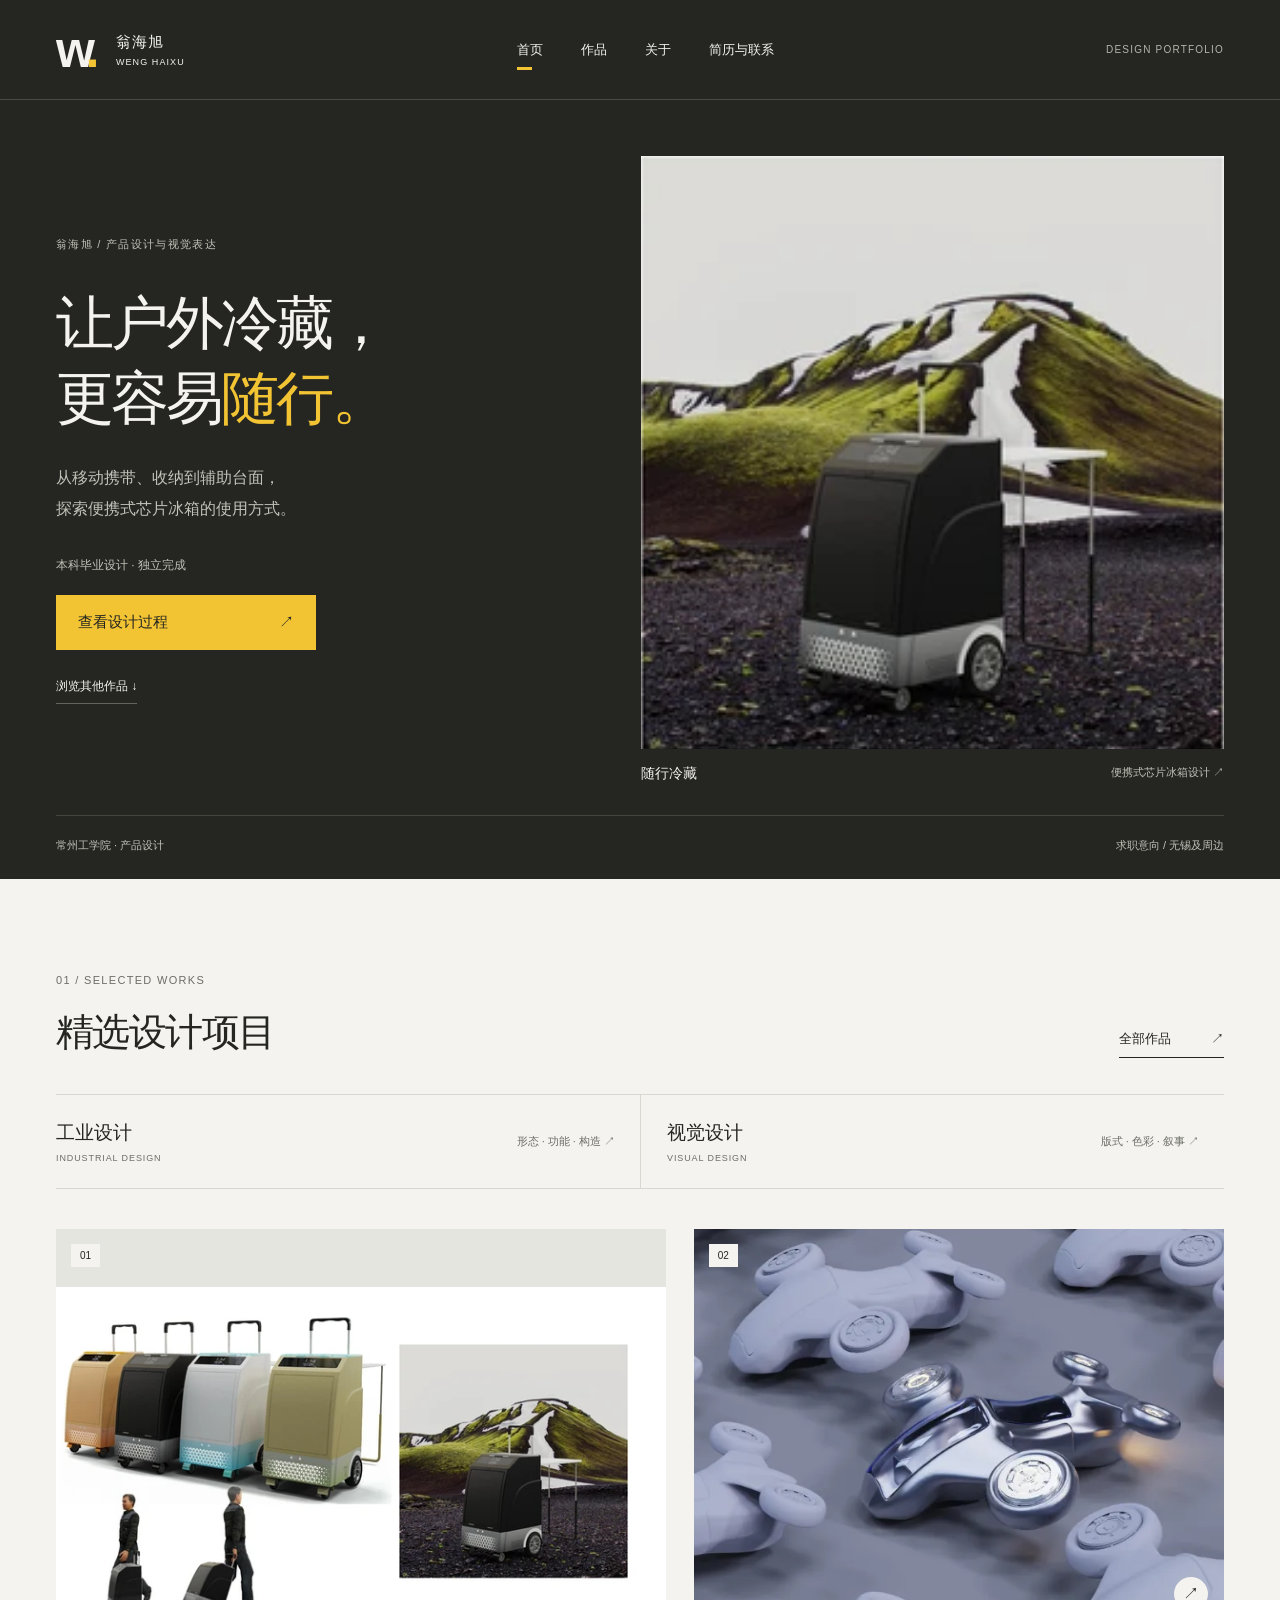
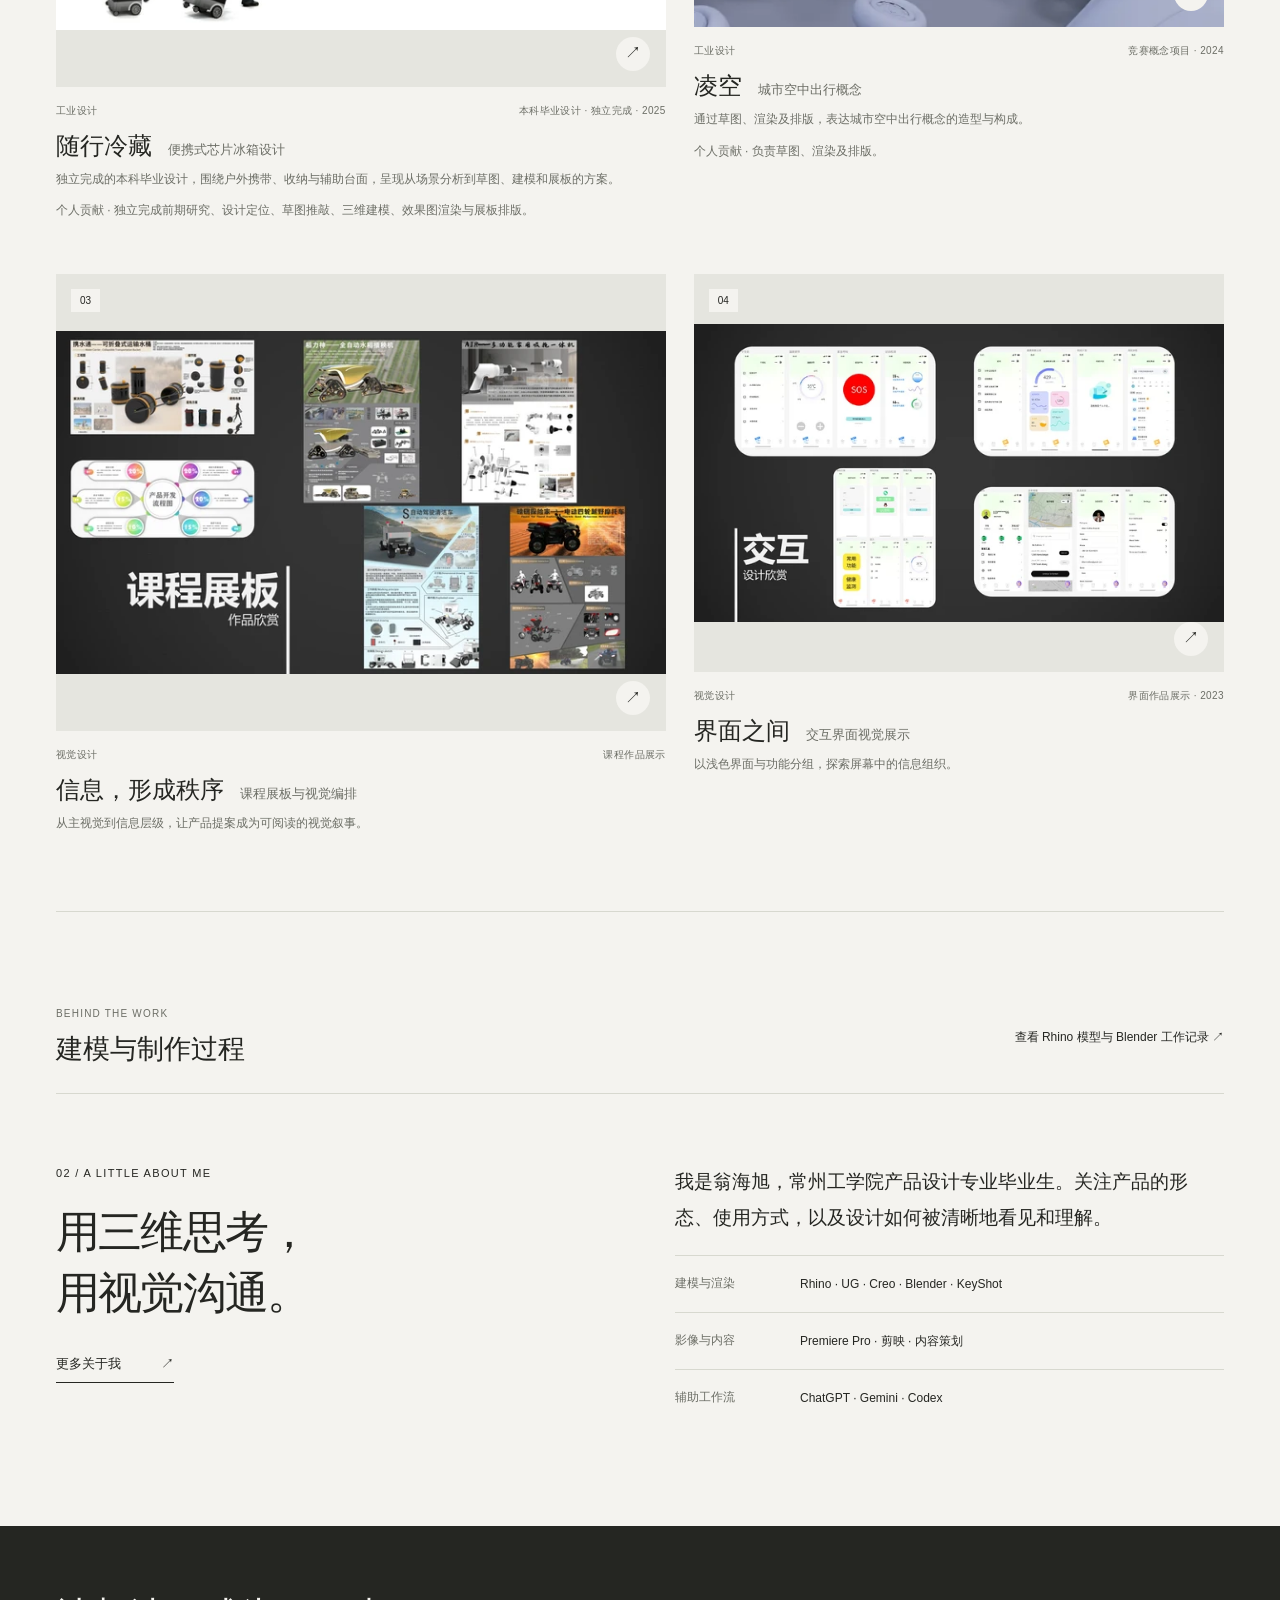
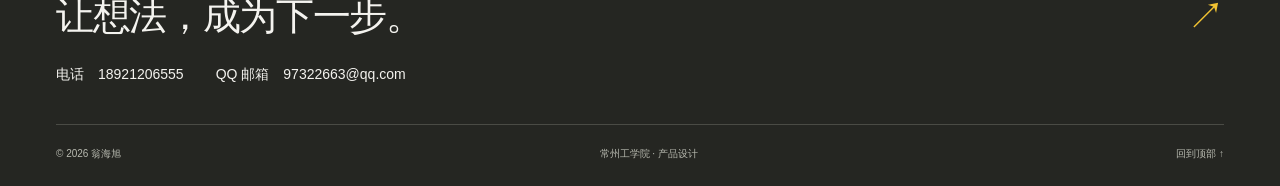
==== commit 860ff4ec: "Correct Lingkong contribution" ====
--- a/index.html
+++ b/index.html
@@ -1 +1 @@
-<!DOCTYPE html><html lang="zh-CN"><head><meta charset="UTF-8"><meta name="viewport" content="width=device-width, initial-scale=1"><meta name="description" content="常州工学院产品设计专业毕业生。以三维建模探索产品形态，以图像与版式表达设计想法。"><meta name="theme-color" content="#252622"><title>产品设计与视觉表达 — 翁海旭</title><link rel="icon" href="/favicon.svg" type="image/svg+xml"><link rel="canonical" href="https://whx97322663-glitch.github.io/"><meta property="og:title" content="产品设计与视觉表达 — 翁海旭"><meta property="og:description" content="常州工学院产品设计专业毕业生。以三维建模探索产品形态，以图像与版式表达设计想法。"><meta property="og:type" content="website"><meta property="og:url" content="https://whx97322663-glitch.github.io/"><link rel="stylesheet" href="/_astro/Base.BLZxcgM2.css"></head><body class="dark"><a class="skip" href="#main">跳转到内容</a><header class="site-header"><a class="wordmark" href="/" aria-label="翁海旭，返回首页"><span class="mark" aria-hidden="true">w<span>.</span></span><span>翁海旭<small>WENG HAIXU</small></span></a><nav aria-label="主导航" class="desktop-nav"><a href="/" aria-current="page">首页</a><a href="/projects/">作品</a><a href="/about/">关于</a><a href="/contact/">简历与联系</a></nav><details class="mobile-nav"><summary>菜单 <span aria-hidden="true">＋</span></summary><nav aria-label="手机导航"><a href="/">首页</a><a href="/projects/">作品</a><a href="/about/">关于</a><a href="/contact/">简历与联系</a></nav></details><span class="header-note">DESIGN PORTFOLIO</span></header><main id="main"><section class="feature-hero wrap"><div class="feature-copy"><p class="eyebrow">翁海旭 / 产品设计与视觉表达</p><h1>让户外冷藏，<br>更容易<span class="yellow">随行。</span></h1><p class="feature-description">从移动携带、收纳到辅助台面，<br>探索便携式芯片冰箱的使用方式。</p><p class="feature-credit">本科毕业设计 · 独立完成</p><a class="feature-cta" href="/projects/portable-cooler/">查看设计过程 <span aria-hidden="true">↗</span></a><a class="feature-more" href="#selected">浏览其他作品 ↓</a></div><a class="feature-art" href="/projects/portable-cooler/" aria-label="查看便携式芯片冰箱设计"><div class="feature-crop"><picture class="mobile-preview"><source media="(max-width: 700px)" srcset="/media/page-15-small.webp"><img src="/media/page-15.webp" alt="户外场景中的便携式芯片冰箱，展示拉杆、轮组与辅助台面" width="1600" height="900" fetchpriority="high"></picture></div><div class="feature-caption"><span>随行冷藏</span><span>便携式芯片冰箱设计 ↗</span></div></a><div class="feature-footer"><span>常州工学院 · 产品设计</span><span>求职意向 / 无锡及周边</span></div></section><div class="light-surface"><section class="wrap section" id="selected"><div class="section-heading"><div><span class="eyebrow">01 / SELECTED WORKS</span><h2>精选设计项目</h2></div><a class="text-link" href="/projects/">全部作品 <span>↗</span></a></div><div class="discipline-links"><a href="/projects/?category=industrial"><span>工业设计<small>INDUSTRIAL DESIGN</small></span><span>形态 · 功能 · 构造 ↗</span></a><a href="/projects/?category=visual"><span>视觉设计<small>VISUAL DESIGN</small></span><span>版式 · 色彩 · 叙事 ↗</span></a></div><div class="project-grid selected-grid"><article class="project-card" data-project data-categories="industrial" data-year="2025" data-order="1" data-slug="portable-cooler"><a href="/projects/portable-cooler/" class="project-link"><div class="card-image"><picture class="mobile-preview"><source media="(max-width: 700px)" srcset="/media/page-15-small.webp"><img src="/media/page-15.webp" srcset="/media/page-15-small.webp 640w, /media/page-15.webp 1600w" sizes="(max-width: 700px) 100vw, 50vw" alt="便携冰箱配色与场景展示" loading="lazy" width="1600" height="900" style="object-fit:contain;object-position:center"></picture><span class="card-number">01</span><span class="card-arrow" aria-hidden="true">↗</span></div><div class="card-meta"><span>工业设计</span><span>本科毕业设计 · 独立完成 · 2025</span></div><h3>随行冷藏<span>便携式芯片冰箱设计</span></h3><p>独立完成的本科毕业设计，围绕户外携带、收纳与辅助台面，呈现从场景分析到草图、建模和展板的方案。</p><p class="card-contribution">个人贡献 · 独立完成前期研究、设计定位、草图推敲、三维建模、效果图渲染与展板排版。</p></a></article><article class="project-card" data-project data-categories="industrial" data-year="2024" data-order="2" data-slug="lingkong"><a href="/projects/lingkong/" class="project-link"><div class="card-image"><picture class="mobile-preview"><source media="(max-width: 700px)" srcset="/media/evtol-small.webp"><img src="/media/evtol.webp" srcset="/media/evtol-small.webp 640w, /media/evtol.webp 1600w" sizes="(max-width: 700px) 100vw, 50vw" alt="凌空飞行器金属质感概念渲染" loading="lazy" width="1600" height="1600" style="object-fit:cover;object-position:center"></picture><span class="card-number">02</span><span class="card-arrow" aria-hidden="true">↗</span></div><div class="card-meta"><span>工业设计</span><span>竞赛概念项目 · 2024</span></div><h3>凌空<span>城市空中出行概念</span></h3><p>通过产品建模与展板排版，表达城市空中出行概念的造型与构成。</p><p class="card-contribution">个人贡献 · 负责产品建模与展板排版。</p></a></article><article class="project-card" data-project data-categories="visual" data-year="0" data-order="3" data-slug="visual-boards"><a href="/projects/visual-boards/" class="project-link"><div class="card-image"><picture class="mobile-preview"><source media="(max-width: 700px)" srcset="/media/page-18-small.webp"><img src="/media/page-18.webp" srcset="/media/page-18-small.webp 640w, /media/page-18.webp 1600w" sizes="(max-width: 700px) 100vw, 50vw" alt="课程设计展板合集" loading="lazy" width="1600" height="900" style="object-fit:contain;object-position:center"></picture><span class="card-number">03</span><span class="card-arrow" aria-hidden="true">↗</span></div><div class="card-meta"><span>视觉设计</span><span>课程作品展示</span></div><h3>信息，形成秩序<span>课程展板与视觉编排</span></h3><p>从主视觉到信息层级，让产品提案成为可阅读的视觉叙事。</p></a></article><article class="project-card" data-project data-categories="visual" data-year="2023" data-order="4" data-slug="interface-study"><a href="/projects/interface-study/" class="project-link"><div class="card-image"><picture class="mobile-preview"><source media="(max-width: 700px)" srcset="/media/page-19-small.webp"><img src="/media/page-19.webp" srcset="/media/page-19-small.webp 640w, /media/page-19.webp 1600w" sizes="(max-width: 700px) 100vw, 50vw" alt="浅色移动端界面合集" loading="lazy" width="1600" height="900" style="object-fit:contain;object-position:center"></picture><span class="card-number">04</span><span class="card-arrow" aria-hidden="true">↗</span></div><div class="card-meta"><span>视觉设计</span><span>界面作品展示 · 2023</span></div><h3>界面之间<span>交互界面视觉展示</span></h3><p>以浅色界面与功能分组，探索屏幕中的信息组织。</p></a></article></div></section><section class="about-strip wrap"><a class="process-entry" href="/projects/#process"><span><small>BEHIND THE WORK</small>建模与制作过程</span><span>查看 Rhino 模型与 Blender 工作记录 ↗</span></a><div><span class="eyebrow">02 / A LITTLE ABOUT ME</span><h2>用三维思考，<br>用视觉沟通。</h2><a class="text-link" href="/about/">更多关于我 <span>↗</span></a></div><div><p class="intro-text">我是翁海旭，常州工学院产品设计专业毕业生。关注产品的形态、使用方式，以及设计如何被清晰地看见和理解。</p><div class="skill-row"><span>建模与渲染</span><p>Rhino · UG · Creo · Blender · KeyShot</p></div><div class="skill-row"><span>影像与内容</span><p>Premiere Pro · 剪映 · 内容策划</p></div><div class="skill-row"><span>辅助工作流</span><p>ChatGPT · Gemini · Codex</p></div></div></section></div></main><footer class="site-footer"><div><a href="/contact/" class="footer-title">让想法，成为下一步。<span aria-hidden="true">↗</span></a><address class="footer-contact"><a href="tel:+8618921206555">电话　18921206555</a><a href="mailto:97322663@qq.com">QQ 邮箱　97322663@qq.com</a></address></div><div class="footer-bottom"><span>© 2026 翁海旭</span><span>常州工学院 · 产品设计</span><a href="#main">回到顶部 ↑</a></div></footer><dialog id="image-dialog" aria-label="作品图片大图"><button type="button" class="dialog-close" autofocus aria-label="关闭大图">关闭 ×</button><img alt=""><p></p></dialog><script type="module">function e(e,t=`all`,n=`recommended`,r=e.flatMap(e=>e.categories)){let i=new Set(r);return e.filter(e=>!e.draft&&(t===`all`||!i.has(t)||e.categories.includes(t))).sort((e,t)=>(n===`year`?(t.year??0)-(e.year??0):0)||e.order-t.order||e.slug.localeCompare(t.slug))}var t=document.querySelector(`.mobile-nav`);document.addEventListener(`keydown`,e=>{e.key===`Escape`&&t?.open&&(t.open=!1,t.querySelector(`summary`)?.focus())}),document.addEventListener(`click`,e=>{t?.open&&!t.contains(e.target)&&(t.open=!1)});var n=document.querySelector(`#image-dialog`),r=null;document.querySelectorAll(`[data-image]`).forEach(e=>e.addEventListener(`click`,()=>{if(!n)return;r=e;let t=n.querySelector(`img`);t.src=e.dataset.image,t.alt=e.dataset.alt||``,n.querySelector(`p`).textContent=e.dataset.caption||``,n.showModal(),document.body.style.overflow=`hidden`})),n?.querySelector(`button`)?.addEventListener(`click`,()=>n.close()),n?.addEventListener(`click`,e=>{if(e.target===n){let t=n.getBoundingClientRect();(e.clientX<t.left||e.clientX>t.right||e.clientY<t.top||e.clientY>t.bottom)&&n.close()}}),n?.addEventListener(`close`,()=>{document.body.style.overflow=``,r?.focus()}),document.querySelector(`[data-copy]`)?.addEventListener(`click`,async e=>{let t=e.currentTarget,n=document.querySelector(`#copy-status`);try{await navigator.clipboard.writeText(t.dataset.copy),n&&(n.textContent=`邮箱已复制。`)}catch{n&&(n.textContent=`无法自动复制，请选中邮箱文字手动复制。`)}});var i=document.querySelector(`#project-grid`);if(i){let t=Array.from(i.querySelectorAll(`[data-project]`)),n=Array.from(document.querySelectorAll(`[data-filter]`)),r=document.querySelector(`#project-sort`);function a(){let a=new URL(location.href),o=a.searchParams.get(`category`)||`all`;n.some(e=>e.dataset.filter===o)||(o=`all`);let s=a.searchParams.get(`sort`)===`year`?`year`:`recommended`;r.value=s,n.forEach(e=>{e.dataset.filter===o?e.setAttribute(`aria-current`,`true`):e.removeAttribute(`aria-current`)}),t.forEach(e=>e.hidden=!0);let c=e(t.map(e=>({slug:e.dataset.slug||``,categories:e.dataset.categories?.split(`,`)||[],year:Number(e.dataset.year),order:Number(e.dataset.order),draft:!1,card:e})),o,s,n.map(e=>e.dataset.filter));c.forEach(e=>{e.card.hidden=!1,i.append(e.card)});let l=c.length;document.querySelector(`#results-count`).textContent=`共 ${l} 个项目`,document.querySelector(`#empty-results`).hidden=l!==0;try{sessionStorage.setItem(`portfolio-list`,location.pathname+location.search)}catch{}}function o(e,t){let n=new URL(location.href);e===`all`?n.searchParams.delete(`category`):n.searchParams.set(`category`,e),t===`recommended`?n.searchParams.delete(`sort`):n.searchParams.set(`sort`,t),history.pushState(null,``,n),a()}n.forEach(e=>e.addEventListener(`click`,t=>{t.ctrlKey||t.metaKey||t.shiftKey||t.altKey||(t.preventDefault(),o(e.dataset.filter,r.value))})),r.addEventListener(`change`,()=>o(document.querySelector(`[data-filter][aria-current=true]`)?.dataset.filter||`all`,r.value)),document.querySelector(`[data-reset]`)?.addEventListener(`click`,e=>{e.preventDefault(),o(`all`,`recommended`)}),addEventListener(`popstate`,a),a()}try{let e=sessionStorage.getItem(`portfolio-list`);e&&/^\/projects\/(?:\?[^#]*)?$/.test(e)&&document.querySelector(`[data-back-projects]`)?.setAttribute(`href`,e)}catch{}if(matchMedia(`(max-width:700px)`).matches){let e=document.querySelector(`.case-toc details`);e&&(e.open=!1)}</script></body></html>+<!DOCTYPE html><html lang="zh-CN"><head><meta charset="UTF-8"><meta name="viewport" content="width=device-width, initial-scale=1"><meta name="description" content="常州工学院产品设计专业毕业生。以三维建模探索产品形态，以图像与版式表达设计想法。"><meta name="theme-color" content="#252622"><title>产品设计与视觉表达 — 翁海旭</title><link rel="icon" href="/favicon.svg" type="image/svg+xml"><link rel="canonical" href="https://whx97322663-glitch.github.io/"><meta property="og:title" content="产品设计与视觉表达 — 翁海旭"><meta property="og:description" content="常州工学院产品设计专业毕业生。以三维建模探索产品形态，以图像与版式表达设计想法。"><meta property="og:type" content="website"><meta property="og:url" content="https://whx97322663-glitch.github.io/"><link rel="stylesheet" href="/_astro/Base.BLZxcgM2.css"></head><body class="dark"><a class="skip" href="#main">跳转到内容</a><header class="site-header"><a class="wordmark" href="/" aria-label="翁海旭，返回首页"><span class="mark" aria-hidden="true">w<span>.</span></span><span>翁海旭<small>WENG HAIXU</small></span></a><nav aria-label="主导航" class="desktop-nav"><a href="/" aria-current="page">首页</a><a href="/projects/">作品</a><a href="/about/">关于</a><a href="/contact/">简历与联系</a></nav><details class="mobile-nav"><summary>菜单 <span aria-hidden="true">＋</span></summary><nav aria-label="手机导航"><a href="/">首页</a><a href="/projects/">作品</a><a href="/about/">关于</a><a href="/contact/">简历与联系</a></nav></details><span class="header-note">DESIGN PORTFOLIO</span></header><main id="main"><section class="feature-hero wrap"><div class="feature-copy"><p class="eyebrow">翁海旭 / 产品设计与视觉表达</p><h1>让户外冷藏，<br>更容易<span class="yellow">随行。</span></h1><p class="feature-description">从移动携带、收纳到辅助台面，<br>探索便携式芯片冰箱的使用方式。</p><p class="feature-credit">本科毕业设计 · 独立完成</p><a class="feature-cta" href="/projects/portable-cooler/">查看设计过程 <span aria-hidden="true">↗</span></a><a class="feature-more" href="#selected">浏览其他作品 ↓</a></div><a class="feature-art" href="/projects/portable-cooler/" aria-label="查看便携式芯片冰箱设计"><div class="feature-crop"><picture class="mobile-preview"><source media="(max-width: 700px)" srcset="/media/page-15-small.webp"><img src="/media/page-15.webp" alt="户外场景中的便携式芯片冰箱，展示拉杆、轮组与辅助台面" width="1600" height="900" fetchpriority="high"></picture></div><div class="feature-caption"><span>随行冷藏</span><span>便携式芯片冰箱设计 ↗</span></div></a><div class="feature-footer"><span>常州工学院 · 产品设计</span><span>求职意向 / 无锡及周边</span></div></section><div class="light-surface"><section class="wrap section" id="selected"><div class="section-heading"><div><span class="eyebrow">01 / SELECTED WORKS</span><h2>精选设计项目</h2></div><a class="text-link" href="/projects/">全部作品 <span>↗</span></a></div><div class="discipline-links"><a href="/projects/?category=industrial"><span>工业设计<small>INDUSTRIAL DESIGN</small></span><span>形态 · 功能 · 构造 ↗</span></a><a href="/projects/?category=visual"><span>视觉设计<small>VISUAL DESIGN</small></span><span>版式 · 色彩 · 叙事 ↗</span></a></div><div class="project-grid selected-grid"><article class="project-card" data-project data-categories="industrial" data-year="2025" data-order="1" data-slug="portable-cooler"><a href="/projects/portable-cooler/" class="project-link"><div class="card-image"><picture class="mobile-preview"><source media="(max-width: 700px)" srcset="/media/page-15-small.webp"><img src="/media/page-15.webp" srcset="/media/page-15-small.webp 640w, /media/page-15.webp 1600w" sizes="(max-width: 700px) 100vw, 50vw" alt="便携冰箱配色与场景展示" loading="lazy" width="1600" height="900" style="object-fit:contain;object-position:center"></picture><span class="card-number">01</span><span class="card-arrow" aria-hidden="true">↗</span></div><div class="card-meta"><span>工业设计</span><span>本科毕业设计 · 独立完成 · 2025</span></div><h3>随行冷藏<span>便携式芯片冰箱设计</span></h3><p>独立完成的本科毕业设计，围绕户外携带、收纳与辅助台面，呈现从场景分析到草图、建模和展板的方案。</p><p class="card-contribution">个人贡献 · 独立完成前期研究、设计定位、草图推敲、三维建模、效果图渲染与展板排版。</p></a></article><article class="project-card" data-project data-categories="industrial" data-year="2024" data-order="2" data-slug="lingkong"><a href="/projects/lingkong/" class="project-link"><div class="card-image"><picture class="mobile-preview"><source media="(max-width: 700px)" srcset="/media/evtol-small.webp"><img src="/media/evtol.webp" srcset="/media/evtol-small.webp 640w, /media/evtol.webp 1600w" sizes="(max-width: 700px) 100vw, 50vw" alt="凌空飞行器金属质感概念渲染" loading="lazy" width="1600" height="1600" style="object-fit:cover;object-position:center"></picture><span class="card-number">02</span><span class="card-arrow" aria-hidden="true">↗</span></div><div class="card-meta"><span>工业设计</span><span>竞赛概念项目 · 2024</span></div><h3>凌空<span>城市空中出行概念</span></h3><p>通过草图、渲染及排版，表达城市空中出行概念的造型与构成。</p><p class="card-contribution">个人贡献 · 负责草图、渲染及排版。</p></a></article><article class="project-card" data-project data-categories="visual" data-year="0" data-order="3" data-slug="visual-boards"><a href="/projects/visual-boards/" class="project-link"><div class="card-image"><picture class="mobile-preview"><source media="(max-width: 700px)" srcset="/media/page-18-small.webp"><img src="/media/page-18.webp" srcset="/media/page-18-small.webp 640w, /media/page-18.webp 1600w" sizes="(max-width: 700px) 100vw, 50vw" alt="课程设计展板合集" loading="lazy" width="1600" height="900" style="object-fit:contain;object-position:center"></picture><span class="card-number">03</span><span class="card-arrow" aria-hidden="true">↗</span></div><div class="card-meta"><span>视觉设计</span><span>课程作品展示</span></div><h3>信息，形成秩序<span>课程展板与视觉编排</span></h3><p>从主视觉到信息层级，让产品提案成为可阅读的视觉叙事。</p></a></article><article class="project-card" data-project data-categories="visual" data-year="2023" data-order="4" data-slug="interface-study"><a href="/projects/interface-study/" class="project-link"><div class="card-image"><picture class="mobile-preview"><source media="(max-width: 700px)" srcset="/media/page-19-small.webp"><img src="/media/page-19.webp" srcset="/media/page-19-small.webp 640w, /media/page-19.webp 1600w" sizes="(max-width: 700px) 100vw, 50vw" alt="浅色移动端界面合集" loading="lazy" width="1600" height="900" style="object-fit:contain;object-position:center"></picture><span class="card-number">04</span><span class="card-arrow" aria-hidden="true">↗</span></div><div class="card-meta"><span>视觉设计</span><span>界面作品展示 · 2023</span></div><h3>界面之间<span>交互界面视觉展示</span></h3><p>以浅色界面与功能分组，探索屏幕中的信息组织。</p></a></article></div></section><section class="about-strip wrap"><a class="process-entry" href="/projects/#process"><span><small>BEHIND THE WORK</small>建模与制作过程</span><span>查看 Rhino 模型与 Blender 工作记录 ↗</span></a><div><span class="eyebrow">02 / A LITTLE ABOUT ME</span><h2>用三维思考，<br>用视觉沟通。</h2><a class="text-link" href="/about/">更多关于我 <span>↗</span></a></div><div><p class="intro-text">我是翁海旭，常州工学院产品设计专业毕业生。关注产品的形态、使用方式，以及设计如何被清晰地看见和理解。</p><div class="skill-row"><span>建模与渲染</span><p>Rhino · UG · Creo · Blender · KeyShot</p></div><div class="skill-row"><span>影像与内容</span><p>Premiere Pro · 剪映 · 内容策划</p></div><div class="skill-row"><span>辅助工作流</span><p>ChatGPT · Gemini · Codex</p></div></div></section></div></main><footer class="site-footer"><div><a href="/contact/" class="footer-title">让想法，成为下一步。<span aria-hidden="true">↗</span></a><address class="footer-contact"><a href="tel:+8618921206555">电话　18921206555</a><a href="mailto:97322663@qq.com">QQ 邮箱　97322663@qq.com</a></address></div><div class="footer-bottom"><span>© 2026 翁海旭</span><span>常州工学院 · 产品设计</span><a href="#main">回到顶部 ↑</a></div></footer><dialog id="image-dialog" aria-label="作品图片大图"><button type="button" class="dialog-close" autofocus aria-label="关闭大图">关闭 ×</button><img alt=""><p></p></dialog><script type="module">function e(e,t=`all`,n=`recommended`,r=e.flatMap(e=>e.categories)){let i=new Set(r);return e.filter(e=>!e.draft&&(t===`all`||!i.has(t)||e.categories.includes(t))).sort((e,t)=>(n===`year`?(t.year??0)-(e.year??0):0)||e.order-t.order||e.slug.localeCompare(t.slug))}var t=document.querySelector(`.mobile-nav`);document.addEventListener(`keydown`,e=>{e.key===`Escape`&&t?.open&&(t.open=!1,t.querySelector(`summary`)?.focus())}),document.addEventListener(`click`,e=>{t?.open&&!t.contains(e.target)&&(t.open=!1)});var n=document.querySelector(`#image-dialog`),r=null;document.querySelectorAll(`[data-image]`).forEach(e=>e.addEventListener(`click`,()=>{if(!n)return;r=e;let t=n.querySelector(`img`);t.src=e.dataset.image,t.alt=e.dataset.alt||``,n.querySelector(`p`).textContent=e.dataset.caption||``,n.showModal(),document.body.style.overflow=`hidden`})),n?.querySelector(`button`)?.addEventListener(`click`,()=>n.close()),n?.addEventListener(`click`,e=>{if(e.target===n){let t=n.getBoundingClientRect();(e.clientX<t.left||e.clientX>t.right||e.clientY<t.top||e.clientY>t.bottom)&&n.close()}}),n?.addEventListener(`close`,()=>{document.body.style.overflow=``,r?.focus()}),document.querySelector(`[data-copy]`)?.addEventListener(`click`,async e=>{let t=e.currentTarget,n=document.querySelector(`#copy-status`);try{await navigator.clipboard.writeText(t.dataset.copy),n&&(n.textContent=`邮箱已复制。`)}catch{n&&(n.textContent=`无法自动复制，请选中邮箱文字手动复制。`)}});var i=document.querySelector(`#project-grid`);if(i){let t=Array.from(i.querySelectorAll(`[data-project]`)),n=Array.from(document.querySelectorAll(`[data-filter]`)),r=document.querySelector(`#project-sort`);function a(){let a=new URL(location.href),o=a.searchParams.get(`category`)||`all`;n.some(e=>e.dataset.filter===o)||(o=`all`);let s=a.searchParams.get(`sort`)===`year`?`year`:`recommended`;r.value=s,n.forEach(e=>{e.dataset.filter===o?e.setAttribute(`aria-current`,`true`):e.removeAttribute(`aria-current`)}),t.forEach(e=>e.hidden=!0);let c=e(t.map(e=>({slug:e.dataset.slug||``,categories:e.dataset.categories?.split(`,`)||[],year:Number(e.dataset.year),order:Number(e.dataset.order),draft:!1,card:e})),o,s,n.map(e=>e.dataset.filter));c.forEach(e=>{e.card.hidden=!1,i.append(e.card)});let l=c.length;document.querySelector(`#results-count`).textContent=`共 ${l} 个项目`,document.querySelector(`#empty-results`).hidden=l!==0;try{sessionStorage.setItem(`portfolio-list`,location.pathname+location.search)}catch{}}function o(e,t){let n=new URL(location.href);e===`all`?n.searchParams.delete(`category`):n.searchParams.set(`category`,e),t===`recommended`?n.searchParams.delete(`sort`):n.searchParams.set(`sort`,t),history.pushState(null,``,n),a()}n.forEach(e=>e.addEventListener(`click`,t=>{t.ctrlKey||t.metaKey||t.shiftKey||t.altKey||(t.preventDefault(),o(e.dataset.filter,r.value))})),r.addEventListener(`change`,()=>o(document.querySelector(`[data-filter][aria-current=true]`)?.dataset.filter||`all`,r.value)),document.querySelector(`[data-reset]`)?.addEventListener(`click`,e=>{e.preventDefault(),o(`all`,`recommended`)}),addEventListener(`popstate`,a),a()}try{let e=sessionStorage.getItem(`portfolio-list`);e&&/^\/projects\/(?:\?[^#]*)?$/.test(e)&&document.querySelector(`[data-back-projects]`)?.setAttribute(`href`,e)}catch{}if(matchMedia(`(max-width:700px)`).matches){let e=document.querySelector(`.case-toc details`);e&&(e.open=!1)}</script></body></html>
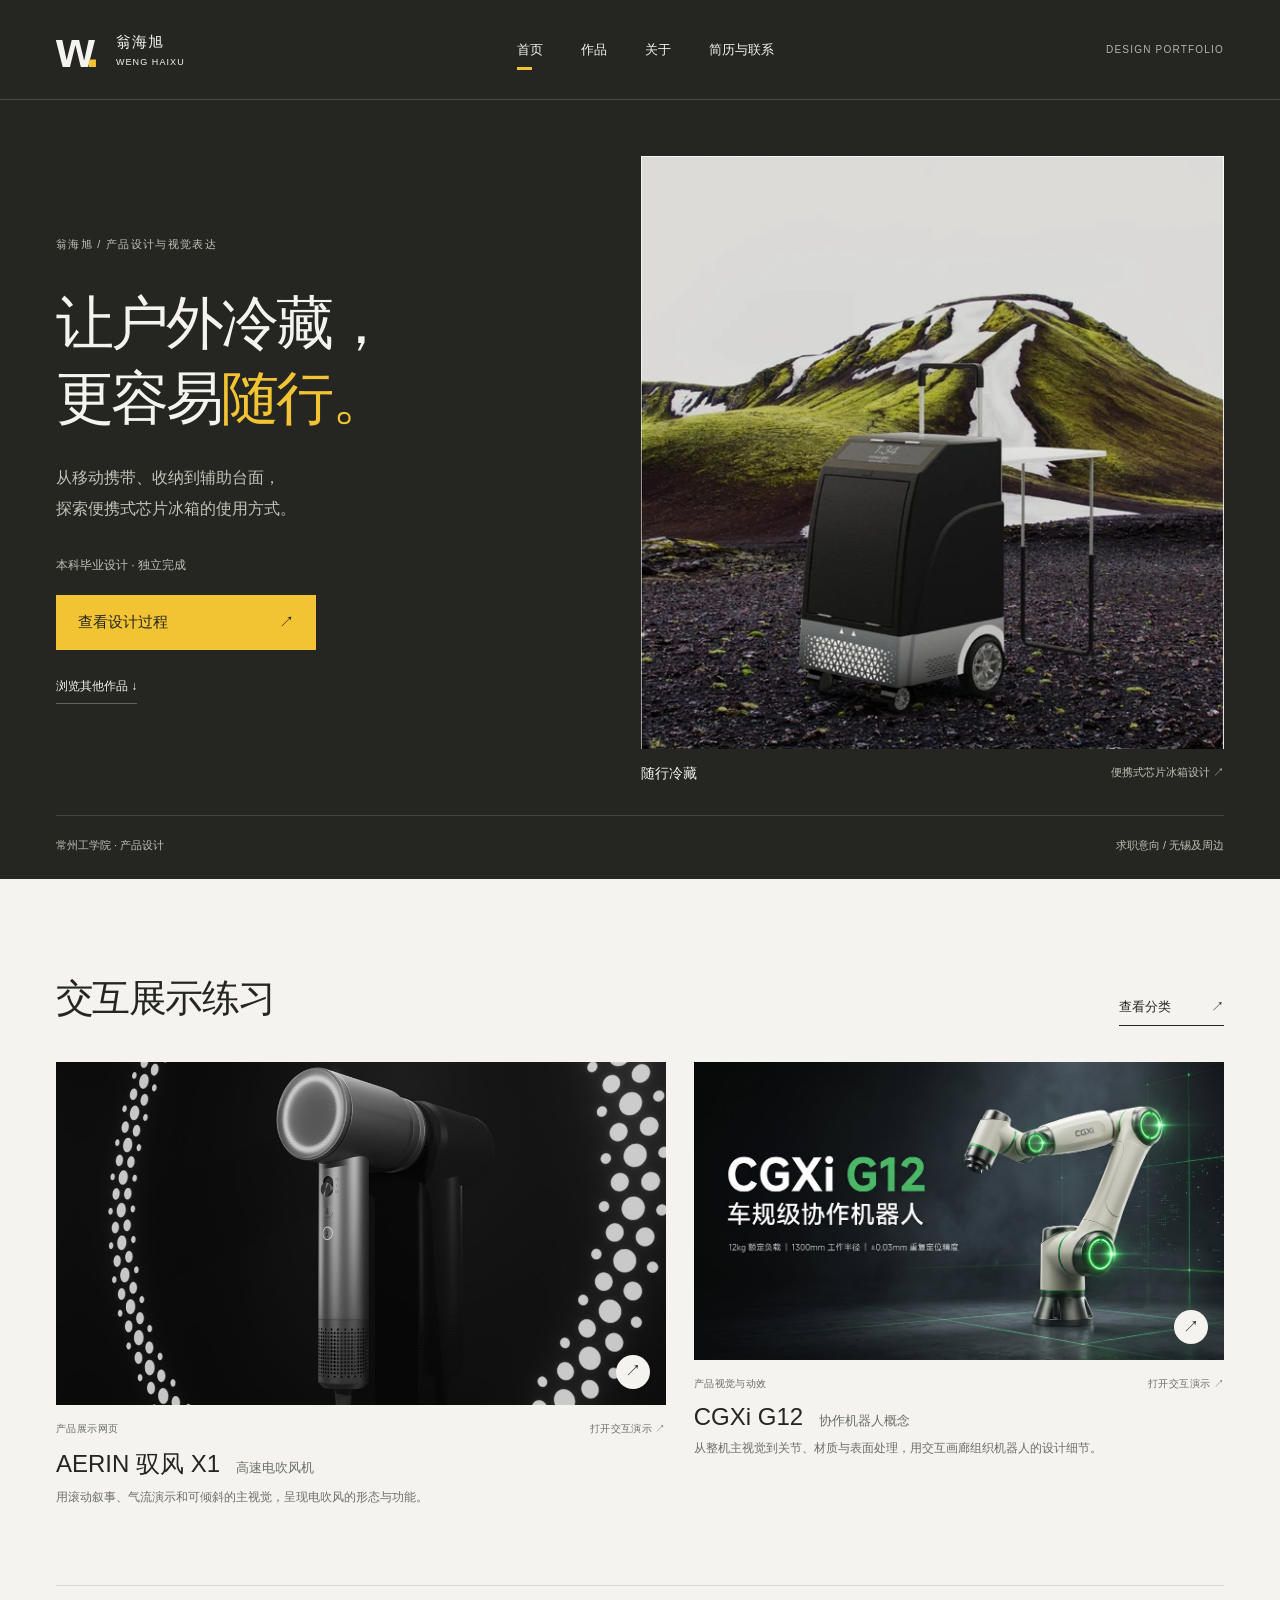
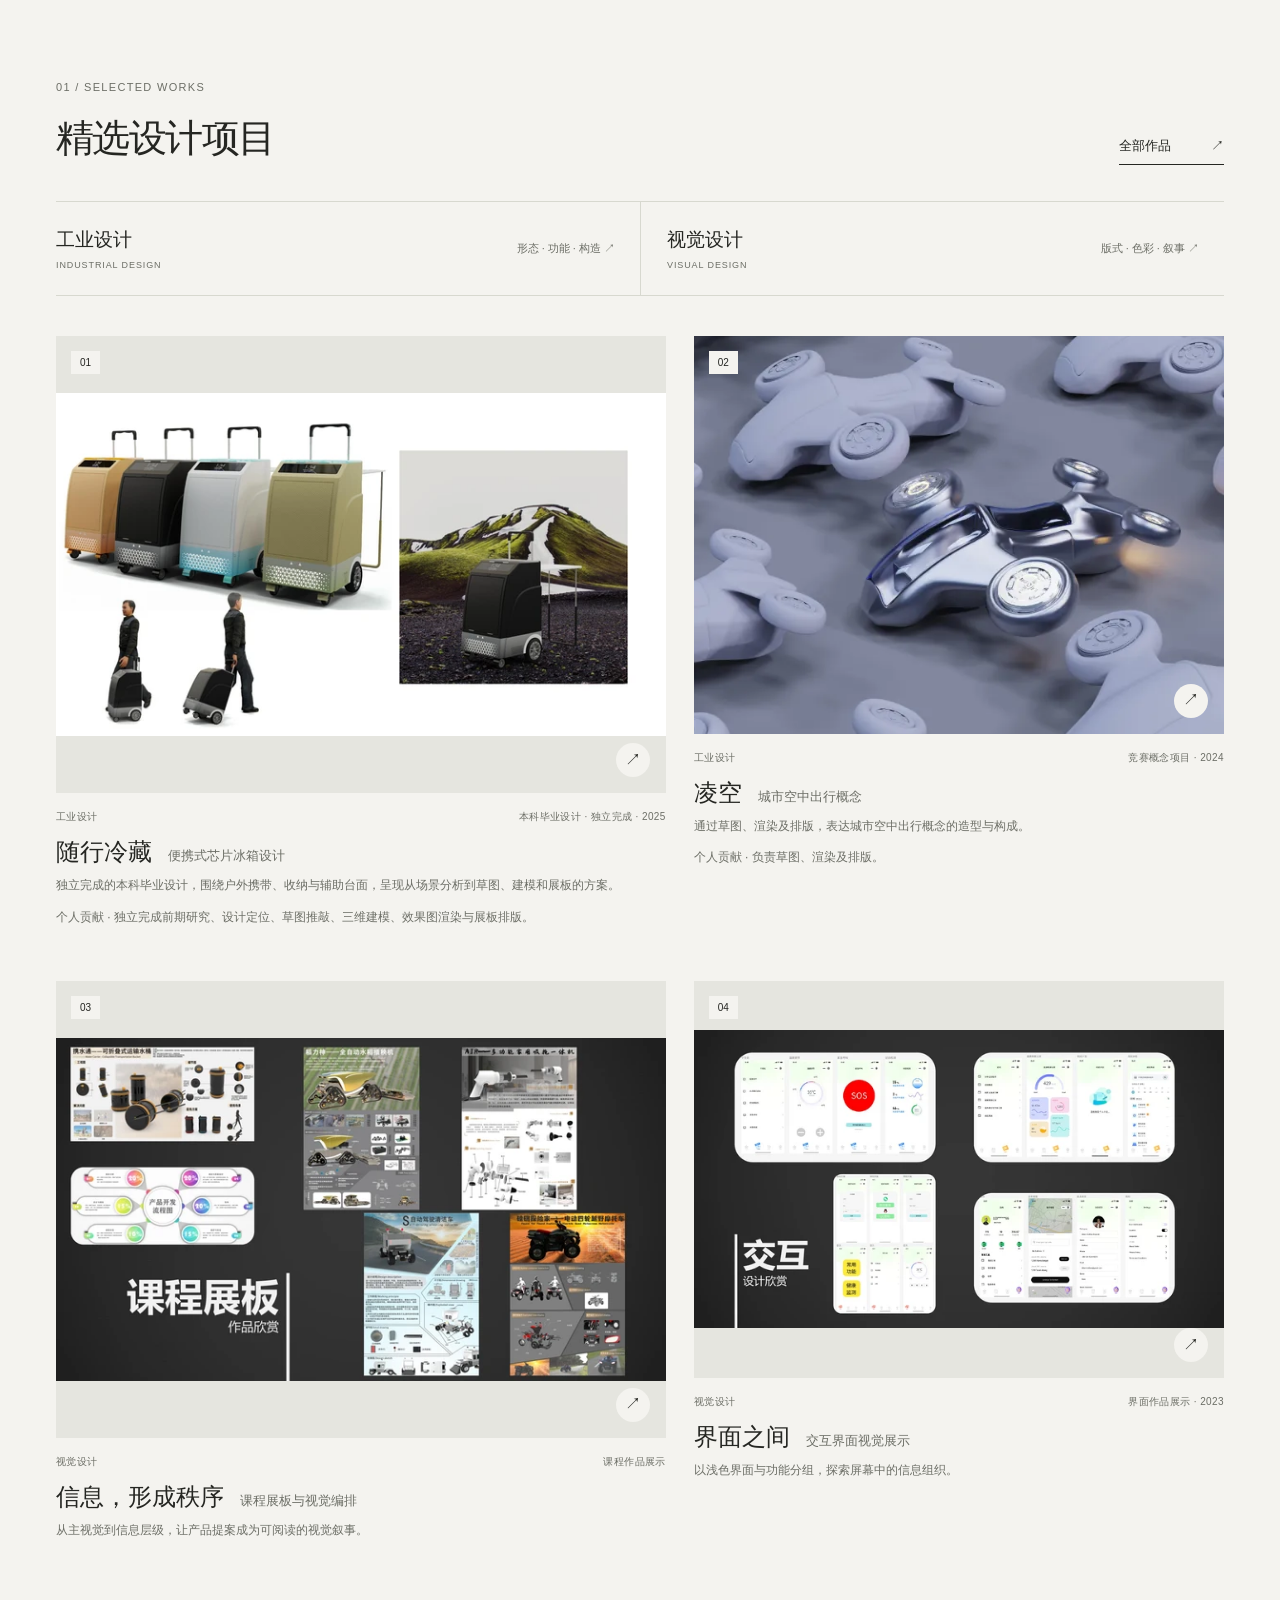
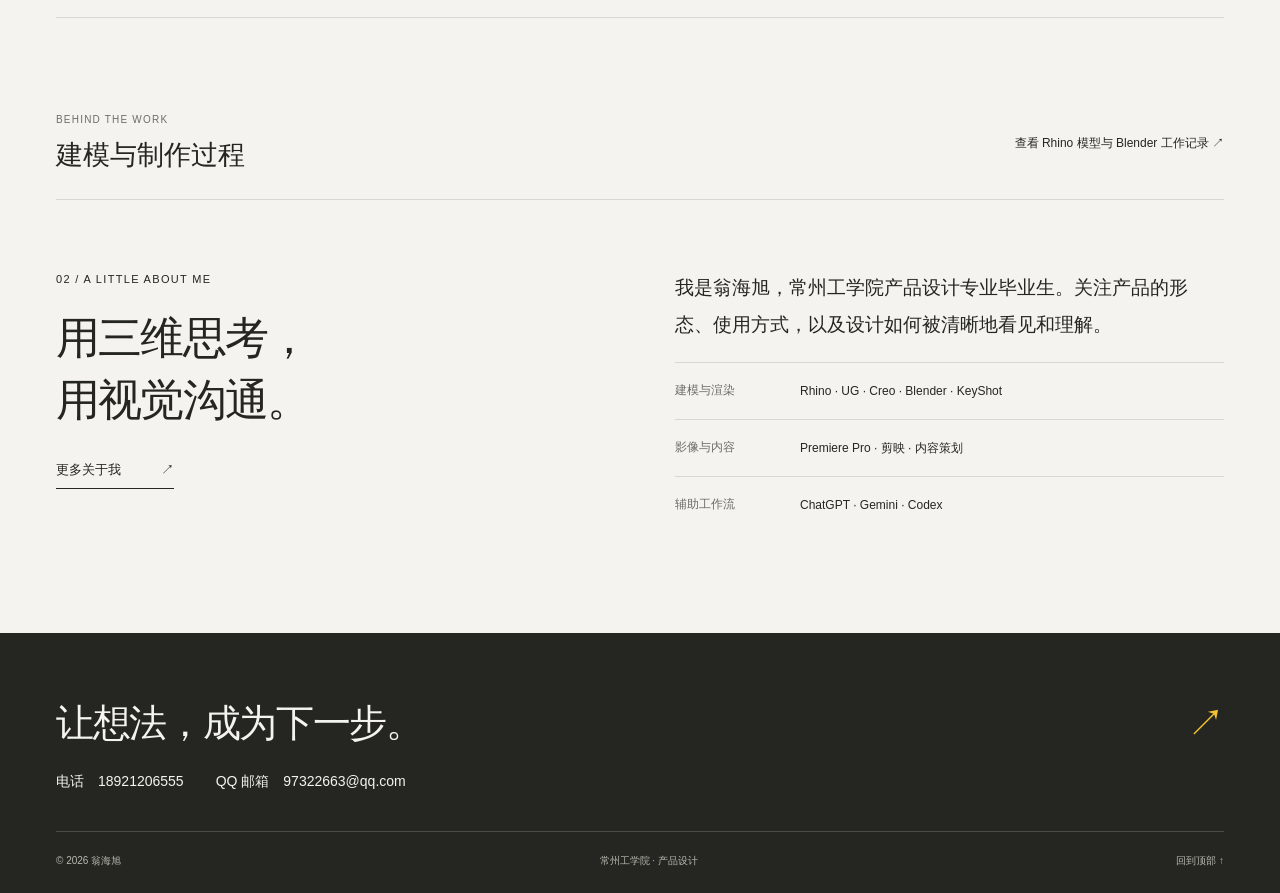
==== commit db2625e9: "Showcase AERIN and CGXi interactive studies in the portfolio" ====
--- a/index.html
+++ b/index.html
@@ -1 +1,31 @@
-<!DOCTYPE html><html lang="zh-CN"><head><meta charset="UTF-8"><meta name="viewport" content="width=device-width, initial-scale=1"><meta name="description" content="常州工学院产品设计专业毕业生。以三维建模探索产品形态，以图像与版式表达设计想法。"><meta name="theme-color" content="#252622"><title>产品设计与视觉表达 — 翁海旭</title><link rel="icon" href="/favicon.svg" type="image/svg+xml"><link rel="canonical" href="https://whx97322663-glitch.github.io/"><meta property="og:title" content="产品设计与视觉表达 — 翁海旭"><meta property="og:description" content="常州工学院产品设计专业毕业生。以三维建模探索产品形态，以图像与版式表达设计想法。"><meta property="og:type" content="website"><meta property="og:url" content="https://whx97322663-glitch.github.io/"><link rel="stylesheet" href="/_astro/Base.BLZxcgM2.css"></head><body class="dark"><a class="skip" href="#main">跳转到内容</a><header class="site-header"><a class="wordmark" href="/" aria-label="翁海旭，返回首页"><span class="mark" aria-hidden="true">w<span>.</span></span><span>翁海旭<small>WENG HAIXU</small></span></a><nav aria-label="主导航" class="desktop-nav"><a href="/" aria-current="page">首页</a><a href="/projects/">作品</a><a href="/about/">关于</a><a href="/contact/">简历与联系</a></nav><details class="mobile-nav"><summary>菜单 <span aria-hidden="true">＋</span></summary><nav aria-label="手机导航"><a href="/">首页</a><a href="/projects/">作品</a><a href="/about/">关于</a><a href="/contact/">简历与联系</a></nav></details><span class="header-note">DESIGN PORTFOLIO</span></header><main id="main"><section class="feature-hero wrap"><div class="feature-copy"><p class="eyebrow">翁海旭 / 产品设计与视觉表达</p><h1>让户外冷藏，<br>更容易<span class="yellow">随行。</span></h1><p class="feature-description">从移动携带、收纳到辅助台面，<br>探索便携式芯片冰箱的使用方式。</p><p class="feature-credit">本科毕业设计 · 独立完成</p><a class="feature-cta" href="/projects/portable-cooler/">查看设计过程 <span aria-hidden="true">↗</span></a><a class="feature-more" href="#selected">浏览其他作品 ↓</a></div><a class="feature-art" href="/projects/portable-cooler/" aria-label="查看便携式芯片冰箱设计"><div class="feature-crop"><picture class="mobile-preview"><source media="(max-width: 700px)" srcset="/media/page-15-small.webp"><img src="/media/page-15.webp" alt="户外场景中的便携式芯片冰箱，展示拉杆、轮组与辅助台面" width="1600" height="900" fetchpriority="high"></picture></div><div class="feature-caption"><span>随行冷藏</span><span>便携式芯片冰箱设计 ↗</span></div></a><div class="feature-footer"><span>常州工学院 · 产品设计</span><span>求职意向 / 无锡及周边</span></div></section><div class="light-surface"><section class="wrap section" id="selected"><div class="section-heading"><div><span class="eyebrow">01 / SELECTED WORKS</span><h2>精选设计项目</h2></div><a class="text-link" href="/projects/">全部作品 <span>↗</span></a></div><div class="discipline-links"><a href="/projects/?category=industrial"><span>工业设计<small>INDUSTRIAL DESIGN</small></span><span>形态 · 功能 · 构造 ↗</span></a><a href="/projects/?category=visual"><span>视觉设计<small>VISUAL DESIGN</small></span><span>版式 · 色彩 · 叙事 ↗</span></a></div><div class="project-grid selected-grid"><article class="project-card" data-project data-categories="industrial" data-year="2025" data-order="1" data-slug="portable-cooler"><a href="/projects/portable-cooler/" class="project-link"><div class="card-image"><picture class="mobile-preview"><source media="(max-width: 700px)" srcset="/media/page-15-small.webp"><img src="/media/page-15.webp" srcset="/media/page-15-small.webp 640w, /media/page-15.webp 1600w" sizes="(max-width: 700px) 100vw, 50vw" alt="便携冰箱配色与场景展示" loading="lazy" width="1600" height="900" style="object-fit:contain;object-position:center"></picture><span class="card-number">01</span><span class="card-arrow" aria-hidden="true">↗</span></div><div class="card-meta"><span>工业设计</span><span>本科毕业设计 · 独立完成 · 2025</span></div><h3>随行冷藏<span>便携式芯片冰箱设计</span></h3><p>独立完成的本科毕业设计，围绕户外携带、收纳与辅助台面，呈现从场景分析到草图、建模和展板的方案。</p><p class="card-contribution">个人贡献 · 独立完成前期研究、设计定位、草图推敲、三维建模、效果图渲染与展板排版。</p></a></article><article class="project-card" data-project data-categories="industrial" data-year="2024" data-order="2" data-slug="lingkong"><a href="/projects/lingkong/" class="project-link"><div class="card-image"><picture class="mobile-preview"><source media="(max-width: 700px)" srcset="/media/evtol-small.webp"><img src="/media/evtol.webp" srcset="/media/evtol-small.webp 640w, /media/evtol.webp 1600w" sizes="(max-width: 700px) 100vw, 50vw" alt="凌空飞行器金属质感概念渲染" loading="lazy" width="1600" height="1600" style="object-fit:cover;object-position:center"></picture><span class="card-number">02</span><span class="card-arrow" aria-hidden="true">↗</span></div><div class="card-meta"><span>工业设计</span><span>竞赛概念项目 · 2024</span></div><h3>凌空<span>城市空中出行概念</span></h3><p>通过草图、渲染及排版，表达城市空中出行概念的造型与构成。</p><p class="card-contribution">个人贡献 · 负责草图、渲染及排版。</p></a></article><article class="project-card" data-project data-categories="visual" data-year="0" data-order="3" data-slug="visual-boards"><a href="/projects/visual-boards/" class="project-link"><div class="card-image"><picture class="mobile-preview"><source media="(max-width: 700px)" srcset="/media/page-18-small.webp"><img src="/media/page-18.webp" srcset="/media/page-18-small.webp 640w, /media/page-18.webp 1600w" sizes="(max-width: 700px) 100vw, 50vw" alt="课程设计展板合集" loading="lazy" width="1600" height="900" style="object-fit:contain;object-position:center"></picture><span class="card-number">03</span><span class="card-arrow" aria-hidden="true">↗</span></div><div class="card-meta"><span>视觉设计</span><span>课程作品展示</span></div><h3>信息，形成秩序<span>课程展板与视觉编排</span></h3><p>从主视觉到信息层级，让产品提案成为可阅读的视觉叙事。</p></a></article><article class="project-card" data-project data-categories="visual" data-year="2023" data-order="4" data-slug="interface-study"><a href="/projects/interface-study/" class="project-link"><div class="card-image"><picture class="mobile-preview"><source media="(max-width: 700px)" srcset="/media/page-19-small.webp"><img src="/media/page-19.webp" srcset="/media/page-19-small.webp 640w, /media/page-19.webp 1600w" sizes="(max-width: 700px) 100vw, 50vw" alt="浅色移动端界面合集" loading="lazy" width="1600" height="900" style="object-fit:contain;object-position:center"></picture><span class="card-number">04</span><span class="card-arrow" aria-hidden="true">↗</span></div><div class="card-meta"><span>视觉设计</span><span>界面作品展示 · 2023</span></div><h3>界面之间<span>交互界面视觉展示</span></h3><p>以浅色界面与功能分组，探索屏幕中的信息组织。</p></a></article></div></section><section class="about-strip wrap"><a class="process-entry" href="/projects/#process"><span><small>BEHIND THE WORK</small>建模与制作过程</span><span>查看 Rhino 模型与 Blender 工作记录 ↗</span></a><div><span class="eyebrow">02 / A LITTLE ABOUT ME</span><h2>用三维思考，<br>用视觉沟通。</h2><a class="text-link" href="/about/">更多关于我 <span>↗</span></a></div><div><p class="intro-text">我是翁海旭，常州工学院产品设计专业毕业生。关注产品的形态、使用方式，以及设计如何被清晰地看见和理解。</p><div class="skill-row"><span>建模与渲染</span><p>Rhino · UG · Creo · Blender · KeyShot</p></div><div class="skill-row"><span>影像与内容</span><p>Premiere Pro · 剪映 · 内容策划</p></div><div class="skill-row"><span>辅助工作流</span><p>ChatGPT · Gemini · Codex</p></div></div></section></div></main><footer class="site-footer"><div><a href="/contact/" class="footer-title">让想法，成为下一步。<span aria-hidden="true">↗</span></a><address class="footer-contact"><a href="tel:+8618921206555">电话　18921206555</a><a href="mailto:97322663@qq.com">QQ 邮箱　97322663@qq.com</a></address></div><div class="footer-bottom"><span>© 2026 翁海旭</span><span>常州工学院 · 产品设计</span><a href="#main">回到顶部 ↑</a></div></footer><dialog id="image-dialog" aria-label="作品图片大图"><button type="button" class="dialog-close" autofocus aria-label="关闭大图">关闭 ×</button><img alt=""><p></p></dialog><script type="module">function e(e,t=`all`,n=`recommended`,r=e.flatMap(e=>e.categories)){let i=new Set(r);return e.filter(e=>!e.draft&&(t===`all`||!i.has(t)||e.categories.includes(t))).sort((e,t)=>(n===`year`?(t.year??0)-(e.year??0):0)||e.order-t.order||e.slug.localeCompare(t.slug))}var t=document.querySelector(`.mobile-nav`);document.addEventListener(`keydown`,e=>{e.key===`Escape`&&t?.open&&(t.open=!1,t.querySelector(`summary`)?.focus())}),document.addEventListener(`click`,e=>{t?.open&&!t.contains(e.target)&&(t.open=!1)});var n=document.querySelector(`#image-dialog`),r=null;document.querySelectorAll(`[data-image]`).forEach(e=>e.addEventListener(`click`,()=>{if(!n)return;r=e;let t=n.querySelector(`img`);t.src=e.dataset.image,t.alt=e.dataset.alt||``,n.querySelector(`p`).textContent=e.dataset.caption||``,n.showModal(),document.body.style.overflow=`hidden`})),n?.querySelector(`button`)?.addEventListener(`click`,()=>n.close()),n?.addEventListener(`click`,e=>{if(e.target===n){let t=n.getBoundingClientRect();(e.clientX<t.left||e.clientX>t.right||e.clientY<t.top||e.clientY>t.bottom)&&n.close()}}),n?.addEventListener(`close`,()=>{document.body.style.overflow=``,r?.focus()}),document.querySelector(`[data-copy]`)?.addEventListener(`click`,async e=>{let t=e.currentTarget,n=document.querySelector(`#copy-status`);try{await navigator.clipboard.writeText(t.dataset.copy),n&&(n.textContent=`邮箱已复制。`)}catch{n&&(n.textContent=`无法自动复制，请选中邮箱文字手动复制。`)}});var i=document.querySelector(`#project-grid`);if(i){let t=Array.from(i.querySelectorAll(`[data-project]`)),n=Array.from(document.querySelectorAll(`[data-filter]`)),r=document.querySelector(`#project-sort`);function a(){let a=new URL(location.href),o=a.searchParams.get(`category`)||`all`;n.some(e=>e.dataset.filter===o)||(o=`all`);let s=a.searchParams.get(`sort`)===`year`?`year`:`recommended`;r.value=s,n.forEach(e=>{e.dataset.filter===o?e.setAttribute(`aria-current`,`true`):e.removeAttribute(`aria-current`)}),t.forEach(e=>e.hidden=!0);let c=e(t.map(e=>({slug:e.dataset.slug||``,categories:e.dataset.categories?.split(`,`)||[],year:Number(e.dataset.year),order:Number(e.dataset.order),draft:!1,card:e})),o,s,n.map(e=>e.dataset.filter));c.forEach(e=>{e.card.hidden=!1,i.append(e.card)});let l=c.length;document.querySelector(`#results-count`).textContent=`共 ${l} 个项目`,document.querySelector(`#empty-results`).hidden=l!==0;try{sessionStorage.setItem(`portfolio-list`,location.pathname+location.search)}catch{}}function o(e,t){let n=new URL(location.href);e===`all`?n.searchParams.delete(`category`):n.searchParams.set(`category`,e),t===`recommended`?n.searchParams.delete(`sort`):n.searchParams.set(`sort`,t),history.pushState(null,``,n),a()}n.forEach(e=>e.addEventListener(`click`,t=>{t.ctrlKey||t.metaKey||t.shiftKey||t.altKey||(t.preventDefault(),o(e.dataset.filter,r.value))})),r.addEventListener(`change`,()=>o(document.querySelector(`[data-filter][aria-current=true]`)?.dataset.filter||`all`,r.value)),document.querySelector(`[data-reset]`)?.addEventListener(`click`,e=>{e.preventDefault(),o(`all`,`recommended`)}),addEventListener(`popstate`,a),a()}try{let e=sessionStorage.getItem(`portfolio-list`);e&&/^\/projects\/(?:\?[^#]*)?$/.test(e)&&document.querySelector(`[data-back-projects]`)?.setAttribute(`href`,e)}catch{}if(matchMedia(`(max-width:700px)`).matches){let e=document.querySelector(`.case-toc details`);e&&(e.open=!1)}</script></body></html>+<!DOCTYPE html><html lang="zh-CN"><head><meta charset="UTF-8"><meta name="viewport" content="width=device-width, initial-scale=1"><meta name="description" content="常州工学院产品设计专业毕业生。以三维建模探索产品形态，以图像与版式表达设计想法。"><meta name="theme-color" content="#252622"><title>产品设计与视觉表达 — 翁海旭</title><link rel="icon" href="/favicon.svg" type="image/svg+xml"><link rel="canonical" href="https://whx97322663-glitch.github.io/"><meta property="og:title" content="产品设计与视觉表达 — 翁海旭"><meta property="og:description" content="常州工学院产品设计专业毕业生。以三维建模探索产品形态，以图像与版式表达设计想法。"><meta property="og:type" content="website"><meta property="og:url" content="https://whx97322663-glitch.github.io/"><link rel="stylesheet" href="/_astro/Base.BLZxcgM2.css"><link rel="stylesheet" href="/portfolio-motion.css"></head><body class="dark"><a class="skip" href="#main">跳转到内容</a><header class="site-header"><a class="wordmark" href="/" aria-label="翁海旭，返回首页"><span class="mark" aria-hidden="true">w<span>.</span></span><span>翁海旭<small>WENG HAIXU</small></span></a><nav aria-label="主导航" class="desktop-nav"><a href="/" aria-current="page">首页</a><a href="/projects/">作品</a><a href="/about/">关于</a><a href="/contact/">简历与联系</a></nav><details class="mobile-nav"><summary>菜单 <span aria-hidden="true">＋</span></summary><nav aria-label="手机导航"><a href="/">首页</a><a href="/projects/">作品</a><a href="/about/">关于</a><a href="/contact/">简历与联系</a></nav></details><span class="header-note">DESIGN PORTFOLIO</span></header><main id="main"><section class="feature-hero wrap"><div class="feature-copy"><p class="eyebrow">翁海旭 / 产品设计与视觉表达</p><h1>让户外冷藏，<br>更容易<span class="yellow">随行。</span></h1><p class="feature-description">从移动携带、收纳到辅助台面，<br>探索便携式芯片冰箱的使用方式。</p><p class="feature-credit">本科毕业设计 · 独立完成</p><a class="feature-cta" href="/projects/portable-cooler/">查看设计过程 <span aria-hidden="true">↗</span></a><a class="feature-more" href="#interactive-practice">浏览其他作品 ↓</a></div><a class="feature-art" href="/projects/portable-cooler/" aria-label="查看便携式芯片冰箱设计"><div class="feature-crop"><picture class="mobile-preview"><source media="(max-width: 700px)" srcset="/media/page-15-small.webp"><img src="/media/page-15.webp" alt="户外场景中的便携式芯片冰箱，展示拉杆、轮组与辅助台面" width="1600" height="900" fetchpriority="high"></picture></div><div class="feature-caption"><span>随行冷藏</span><span>便携式芯片冰箱设计 ↗</span></div></a><div class="feature-footer"><span>常州工学院 · 产品设计</span><span>求职意向 / 无锡及周边</span></div></section><div class="light-surface"><section class="wrap section practice-section" id="interactive-practice" aria-labelledby="practice-title">
+  <div class="section-heading">
+    <h2 id="practice-title">交互展示练习</h2>
+    <a class="text-link" href="/projects/?category=interactive">查看分类 <span aria-hidden="true">↗</span></a>
+  </div>
+  <div class="project-grid selected-grid">
+<article class="project-card practice-card">
+  <a class="project-link" href="/product-showcase/">
+    <div class="card-image">
+      <img src="/media/aerin-x1-cover.jpg" width="1120" height="630" loading="lazy" decoding="async" alt="深色背景中的 AERIN 驭风 X1 电吹风机渲染图">
+      <span class="card-arrow" aria-hidden="true">↗</span>
+    </div>
+    <div class="card-meta"><span>产品展示网页</span><span>打开交互演示 ↗</span></div>
+    <h3>AERIN 驭风 X1<span>高速电吹风机</span></h3>
+    <p>用滚动叙事、气流演示和可倾斜的主视觉，呈现电吹风的形态与功能。</p>
+  </a>
+</article>
+<article class="project-card practice-card">
+  <a class="project-link" href="/cgxi-g12/?v=2396d7e#sec-gallery">
+    <div class="card-image">
+      <img src="/media/cgxi-g12-cover.jpg" width="1120" height="625" loading="lazy" decoding="async" alt="带绿色关节灯环的 CGXi G12 协作机器人主视觉">
+      <span class="card-arrow" aria-hidden="true">↗</span>
+    </div>
+    <div class="card-meta"><span>产品视觉与动效</span><span>打开交互演示 ↗</span></div>
+    <h3>CGXi G12<span>协作机器人概念</span></h3>
+    <p>从整机主视觉到关节、材质与表面处理，用交互画廊组织机器人的设计细节。</p>
+  </a>
+</article>
+  </div>
+</section>
+<section class="wrap section" id="selected"><div class="section-heading"><div><span class="eyebrow">01 / SELECTED WORKS</span><h2>精选设计项目</h2></div><a class="text-link" href="/projects/">全部作品 <span>↗</span></a></div><div class="discipline-links"><a href="/projects/?category=industrial"><span>工业设计<small>INDUSTRIAL DESIGN</small></span><span>形态 · 功能 · 构造 ↗</span></a><a href="/projects/?category=visual"><span>视觉设计<small>VISUAL DESIGN</small></span><span>版式 · 色彩 · 叙事 ↗</span></a></div><div class="project-grid selected-grid"><article class="project-card" data-project data-categories="industrial" data-year="2025" data-order="1" data-slug="portable-cooler"><a href="/projects/portable-cooler/" class="project-link"><div class="card-image"><picture class="mobile-preview"><source media="(max-width: 700px)" srcset="/media/page-15-small.webp"><img src="/media/page-15.webp" srcset="/media/page-15-small.webp 640w, /media/page-15.webp 1600w" sizes="(max-width: 700px) 100vw, 50vw" alt="便携冰箱配色与场景展示" loading="lazy" width="1600" height="900" style="object-fit:contain;object-position:center"></picture><span class="card-number">01</span><span class="card-arrow" aria-hidden="true">↗</span></div><div class="card-meta"><span>工业设计</span><span>本科毕业设计 · 独立完成 · 2025</span></div><h3>随行冷藏<span>便携式芯片冰箱设计</span></h3><p>独立完成的本科毕业设计，围绕户外携带、收纳与辅助台面，呈现从场景分析到草图、建模和展板的方案。</p><p class="card-contribution">个人贡献 · 独立完成前期研究、设计定位、草图推敲、三维建模、效果图渲染与展板排版。</p></a></article><article class="project-card" data-project data-categories="industrial" data-year="2024" data-order="2" data-slug="lingkong"><a href="/projects/lingkong/" class="project-link"><div class="card-image"><picture class="mobile-preview"><source media="(max-width: 700px)" srcset="/media/evtol-small.webp"><img src="/media/evtol.webp" srcset="/media/evtol-small.webp 640w, /media/evtol.webp 1600w" sizes="(max-width: 700px) 100vw, 50vw" alt="凌空飞行器金属质感概念渲染" loading="lazy" width="1600" height="1600" style="object-fit:cover;object-position:center"></picture><span class="card-number">02</span><span class="card-arrow" aria-hidden="true">↗</span></div><div class="card-meta"><span>工业设计</span><span>竞赛概念项目 · 2024</span></div><h3>凌空<span>城市空中出行概念</span></h3><p>通过草图、渲染及排版，表达城市空中出行概念的造型与构成。</p><p class="card-contribution">个人贡献 · 负责草图、渲染及排版。</p></a></article><article class="project-card" data-project data-categories="visual" data-year="0" data-order="3" data-slug="visual-boards"><a href="/projects/visual-boards/" class="project-link"><div class="card-image"><picture class="mobile-preview"><source media="(max-width: 700px)" srcset="/media/page-18-small.webp"><img src="/media/page-18.webp" srcset="/media/page-18-small.webp 640w, /media/page-18.webp 1600w" sizes="(max-width: 700px) 100vw, 50vw" alt="课程设计展板合集" loading="lazy" width="1600" height="900" style="object-fit:contain;object-position:center"></picture><span class="card-number">03</span><span class="card-arrow" aria-hidden="true">↗</span></div><div class="card-meta"><span>视觉设计</span><span>课程作品展示</span></div><h3>信息，形成秩序<span>课程展板与视觉编排</span></h3><p>从主视觉到信息层级，让产品提案成为可阅读的视觉叙事。</p></a></article><article class="project-card" data-project data-categories="visual" data-year="2023" data-order="4" data-slug="interface-study"><a href="/projects/interface-study/" class="project-link"><div class="card-image"><picture class="mobile-preview"><source media="(max-width: 700px)" srcset="/media/page-19-small.webp"><img src="/media/page-19.webp" srcset="/media/page-19-small.webp 640w, /media/page-19.webp 1600w" sizes="(max-width: 700px) 100vw, 50vw" alt="浅色移动端界面合集" loading="lazy" width="1600" height="900" style="object-fit:contain;object-position:center"></picture><span class="card-number">04</span><span class="card-arrow" aria-hidden="true">↗</span></div><div class="card-meta"><span>视觉设计</span><span>界面作品展示 · 2023</span></div><h3>界面之间<span>交互界面视觉展示</span></h3><p>以浅色界面与功能分组，探索屏幕中的信息组织。</p></a></article></div></section><section class="about-strip wrap"><a class="process-entry" href="/projects/#process"><span><small>BEHIND THE WORK</small>建模与制作过程</span><span>查看 Rhino 模型与 Blender 工作记录 ↗</span></a><div><span class="eyebrow">02 / A LITTLE ABOUT ME</span><h2>用三维思考，<br>用视觉沟通。</h2><a class="text-link" href="/about/">更多关于我 <span>↗</span></a></div><div><p class="intro-text">我是翁海旭，常州工学院产品设计专业毕业生。关注产品的形态、使用方式，以及设计如何被清晰地看见和理解。</p><div class="skill-row"><span>建模与渲染</span><p>Rhino · UG · Creo · Blender · KeyShot</p></div><div class="skill-row"><span>影像与内容</span><p>Premiere Pro · 剪映 · 内容策划</p></div><div class="skill-row"><span>辅助工作流</span><p>ChatGPT · Gemini · Codex</p></div></div></section></div></main><footer class="site-footer"><div><a href="/contact/" class="footer-title">让想法，成为下一步。<span aria-hidden="true">↗</span></a><address class="footer-contact"><a href="tel:+8618921206555">电话　18921206555</a><a href="mailto:97322663@qq.com">QQ 邮箱　97322663@qq.com</a></address></div><div class="footer-bottom"><span>© 2026 翁海旭</span><span>常州工学院 · 产品设计</span><a href="#main">回到顶部 ↑</a></div></footer><dialog id="image-dialog" aria-label="作品图片大图"><button type="button" class="dialog-close" autofocus aria-label="关闭大图">关闭 ×</button><img alt=""><p></p></dialog><script type="module">function e(e,t=`all`,n=`recommended`,r=e.flatMap(e=>e.categories)){let i=new Set(r);return e.filter(e=>!e.draft&&(t===`all`||!i.has(t)||e.categories.includes(t))).sort((e,t)=>(n===`year`?(t.year??0)-(e.year??0):0)||e.order-t.order||e.slug.localeCompare(t.slug))}var t=document.querySelector(`.mobile-nav`);document.addEventListener(`keydown`,e=>{e.key===`Escape`&&t?.open&&(t.open=!1,t.querySelector(`summary`)?.focus())}),document.addEventListener(`click`,e=>{t?.open&&!t.contains(e.target)&&(t.open=!1)});var n=document.querySelector(`#image-dialog`),r=null;document.querySelectorAll(`[data-image]`).forEach(e=>e.addEventListener(`click`,()=>{if(!n)return;r=e;let t=n.querySelector(`img`);t.src=e.dataset.image,t.alt=e.dataset.alt||``,n.querySelector(`p`).textContent=e.dataset.caption||``,n.showModal(),document.body.style.overflow=`hidden`})),n?.querySelector(`button`)?.addEventListener(`click`,()=>n.close()),n?.addEventListener(`click`,e=>{if(e.target===n){let t=n.getBoundingClientRect();(e.clientX<t.left||e.clientX>t.right||e.clientY<t.top||e.clientY>t.bottom)&&n.close()}}),n?.addEventListener(`close`,()=>{document.body.style.overflow=``,r?.focus()}),document.querySelector(`[data-copy]`)?.addEventListener(`click`,async e=>{let t=e.currentTarget,n=document.querySelector(`#copy-status`);try{await navigator.clipboard.writeText(t.dataset.copy),n&&(n.textContent=`邮箱已复制。`)}catch{n&&(n.textContent=`无法自动复制，请选中邮箱文字手动复制。`)}});var i=document.querySelector(`#project-grid`);if(i){let t=Array.from(i.querySelectorAll(`[data-project]`)),n=Array.from(document.querySelectorAll(`[data-filter]`)),r=document.querySelector(`#project-sort`);function a(){let a=new URL(location.href),o=a.searchParams.get(`category`)||`all`;n.some(e=>e.dataset.filter===o)||(o=`all`);let s=a.searchParams.get(`sort`)===`year`?`year`:`recommended`;r.value=s,n.forEach(e=>{e.dataset.filter===o?e.setAttribute(`aria-current`,`true`):e.removeAttribute(`aria-current`)}),t.forEach(e=>e.hidden=!0);let c=e(t.map(e=>({slug:e.dataset.slug||``,categories:e.dataset.categories?.split(`,`)||[],year:Number(e.dataset.year),order:Number(e.dataset.order),draft:!1,card:e})),o,s,n.map(e=>e.dataset.filter));c.forEach(e=>{e.card.hidden=!1,i.append(e.card)});let l=c.length;document.querySelector(`#results-count`).textContent=`共 ${l} 个项目`,document.querySelector(`#empty-results`).hidden=l!==0;try{sessionStorage.setItem(`portfolio-list`,location.pathname+location.search)}catch{}}function o(e,t){let n=new URL(location.href);e===`all`?n.searchParams.delete(`category`):n.searchParams.set(`category`,e),t===`recommended`?n.searchParams.delete(`sort`):n.searchParams.set(`sort`,t),history.pushState(null,``,n),a()}n.forEach(e=>e.addEventListener(`click`,t=>{t.ctrlKey||t.metaKey||t.shiftKey||t.altKey||(t.preventDefault(),o(e.dataset.filter,r.value))})),r.addEventListener(`change`,()=>o(document.querySelector(`[data-filter][aria-current=true]`)?.dataset.filter||`all`,r.value)),document.querySelector(`[data-reset]`)?.addEventListener(`click`,e=>{e.preventDefault(),o(`all`,`recommended`)}),addEventListener(`popstate`,a),a()}try{let e=sessionStorage.getItem(`portfolio-list`);e&&/^\/projects\/(?:\?[^#]*)?$/.test(e)&&document.querySelector(`[data-back-projects]`)?.setAttribute(`href`,e)}catch{}if(matchMedia(`(max-width:700px)`).matches){let e=document.querySelector(`.case-toc details`);e&&(e.open=!1)}</script><script type="module" src="/portfolio-motion.js"></script></body></html>
--- a/portfolio-motion.css
+++ b/portfolio-motion.css
@@ -0,0 +1,94 @@
+.practice-section {
+  border-bottom: 1px solid var(--line);
+}
+
+.practice-section .section-heading {
+  align-items: baseline;
+}
+
+.practice-section .section-heading :is(h2, .text-link) {
+  margin-top: 0;
+}
+
+.practice-card .project-link {
+  display: block;
+}
+
+.practice-card .card-image {
+  aspect-ratio: 16 / 9;
+  background: var(--ink);
+}
+
+.practice-card .card-image img {
+  display: block;
+  object-fit: cover;
+}
+
+.practice-card .project-link:focus-visible {
+  outline: 2px solid #8f6b00;
+  outline-offset: 5px;
+}
+
+.practice-card .project-link:is(:hover, :focus-visible) .card-arrow {
+  background: var(--yellow);
+}
+
+@media (max-width: 700px) {
+  .filters:has([data-filter="interactive"]) {
+    justify-content: flex-start;
+    column-gap: 16px;
+    row-gap: 0;
+  }
+}
+
+@media (prefers-reduced-motion: no-preference) {
+  .card-arrow {
+    transition: transform .22s ease, background-color .22s ease;
+  }
+
+  .project-link:is(:hover, :focus-visible) .card-arrow {
+    transform: translate(2px, -2px);
+  }
+
+  .feature-cta span,
+  .text-link span {
+    display: inline-block;
+    transition: transform .22s ease;
+  }
+
+  :is(.feature-cta, .text-link):is(:hover, :focus-visible) span {
+    transform: translateX(4px);
+  }
+}
+
+@media (hover: hover) and (pointer: fine) and (prefers-reduced-motion: no-preference) {
+  .practice-card .card-image {
+    transform: perspective(950px) rotateX(var(--practice-x, 0deg)) rotateY(var(--practice-y, 0deg));
+    transition: transform .42s cubic-bezier(.2,.75,.3,1), box-shadow .24s ease;
+  }
+
+  .practice-card .is-tracking .card-image {
+    box-shadow: 0 14px 30px #25262226;
+    transition-duration: .12s, .24s;
+  }
+
+  .practice-card .card-image::after {
+    content: "";
+    pointer-events: none;
+    position: absolute;
+    inset: 0;
+    background: radial-gradient(ellipse at var(--light-x, 50%) var(--light-y, 50%), #fff2b424, transparent 58%);
+    opacity: 0;
+    transition: opacity .24s ease;
+  }
+
+  .practice-card .is-tracking .card-image::after {
+    opacity: 1;
+  }
+}
+
+@media (prefers-reduced-motion: reduce) {
+  .project-link:hover .card-image img {
+    transform: none;
+  }
+}
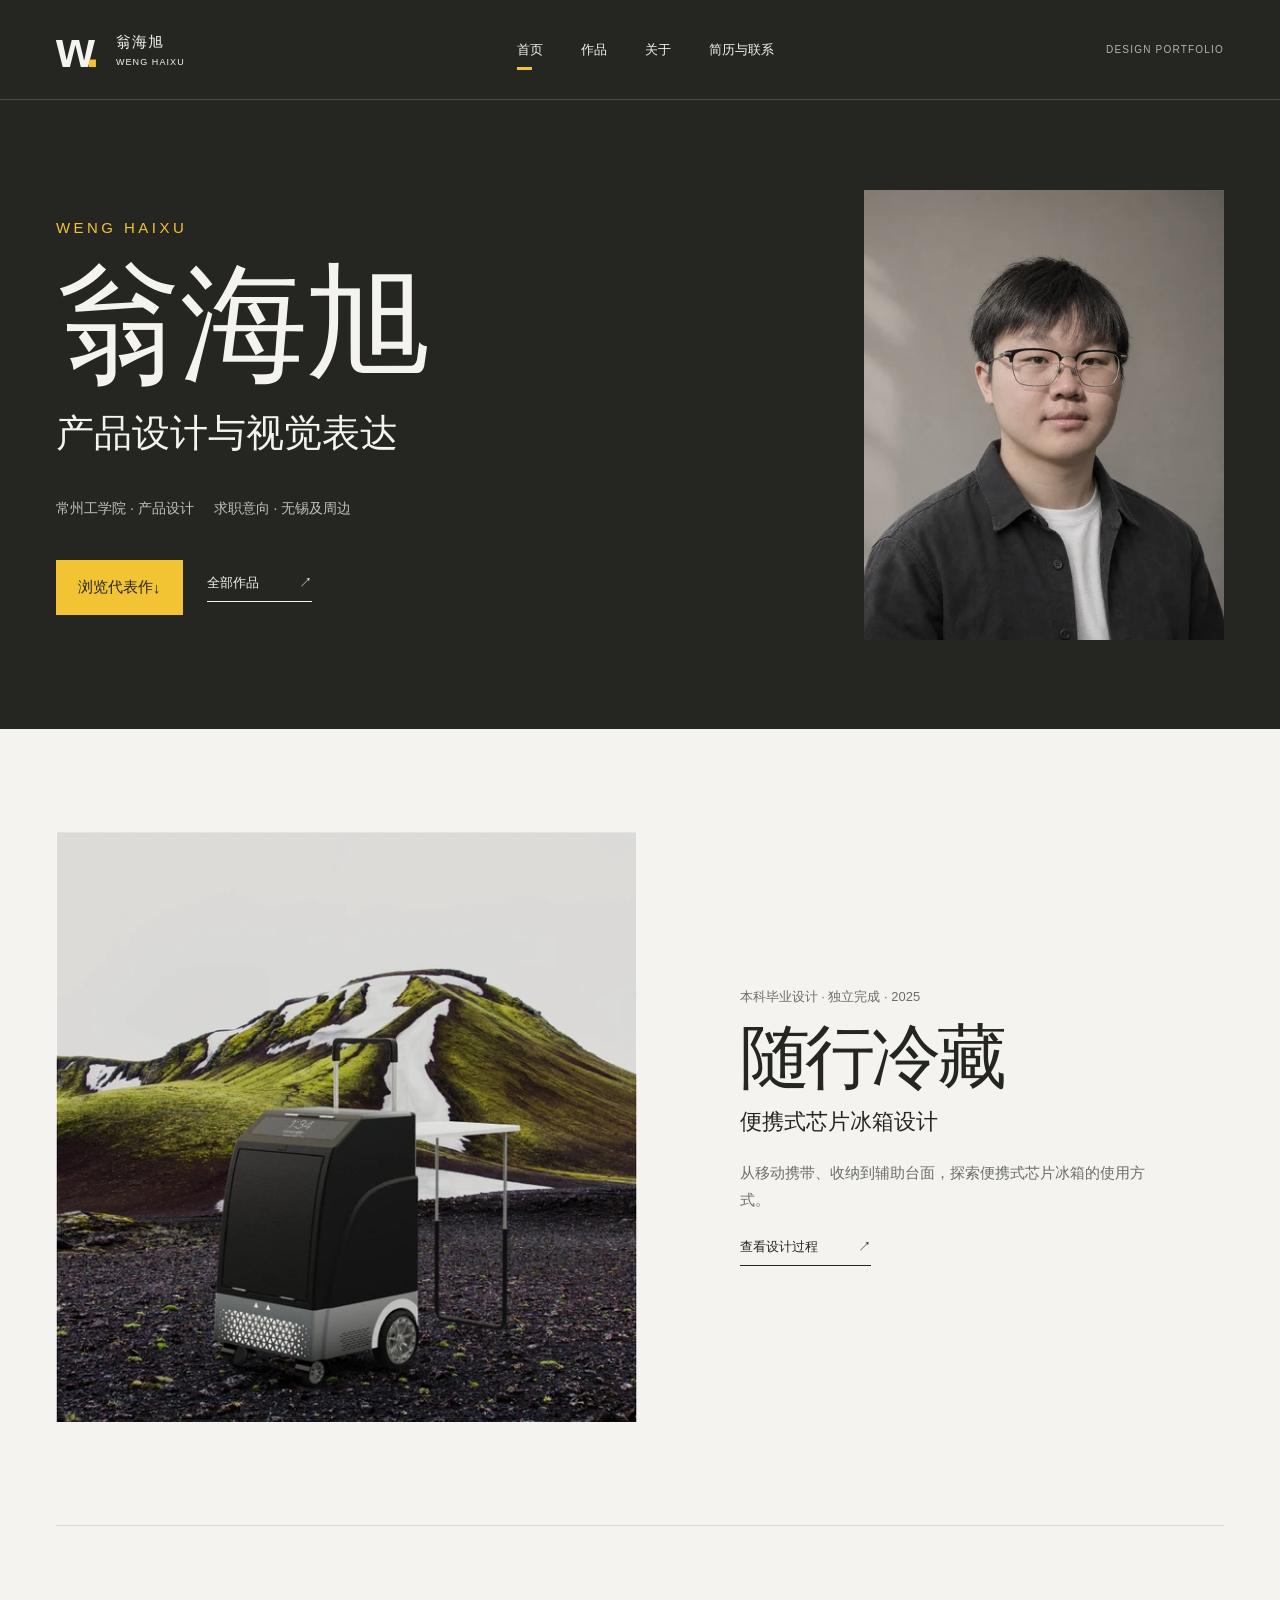
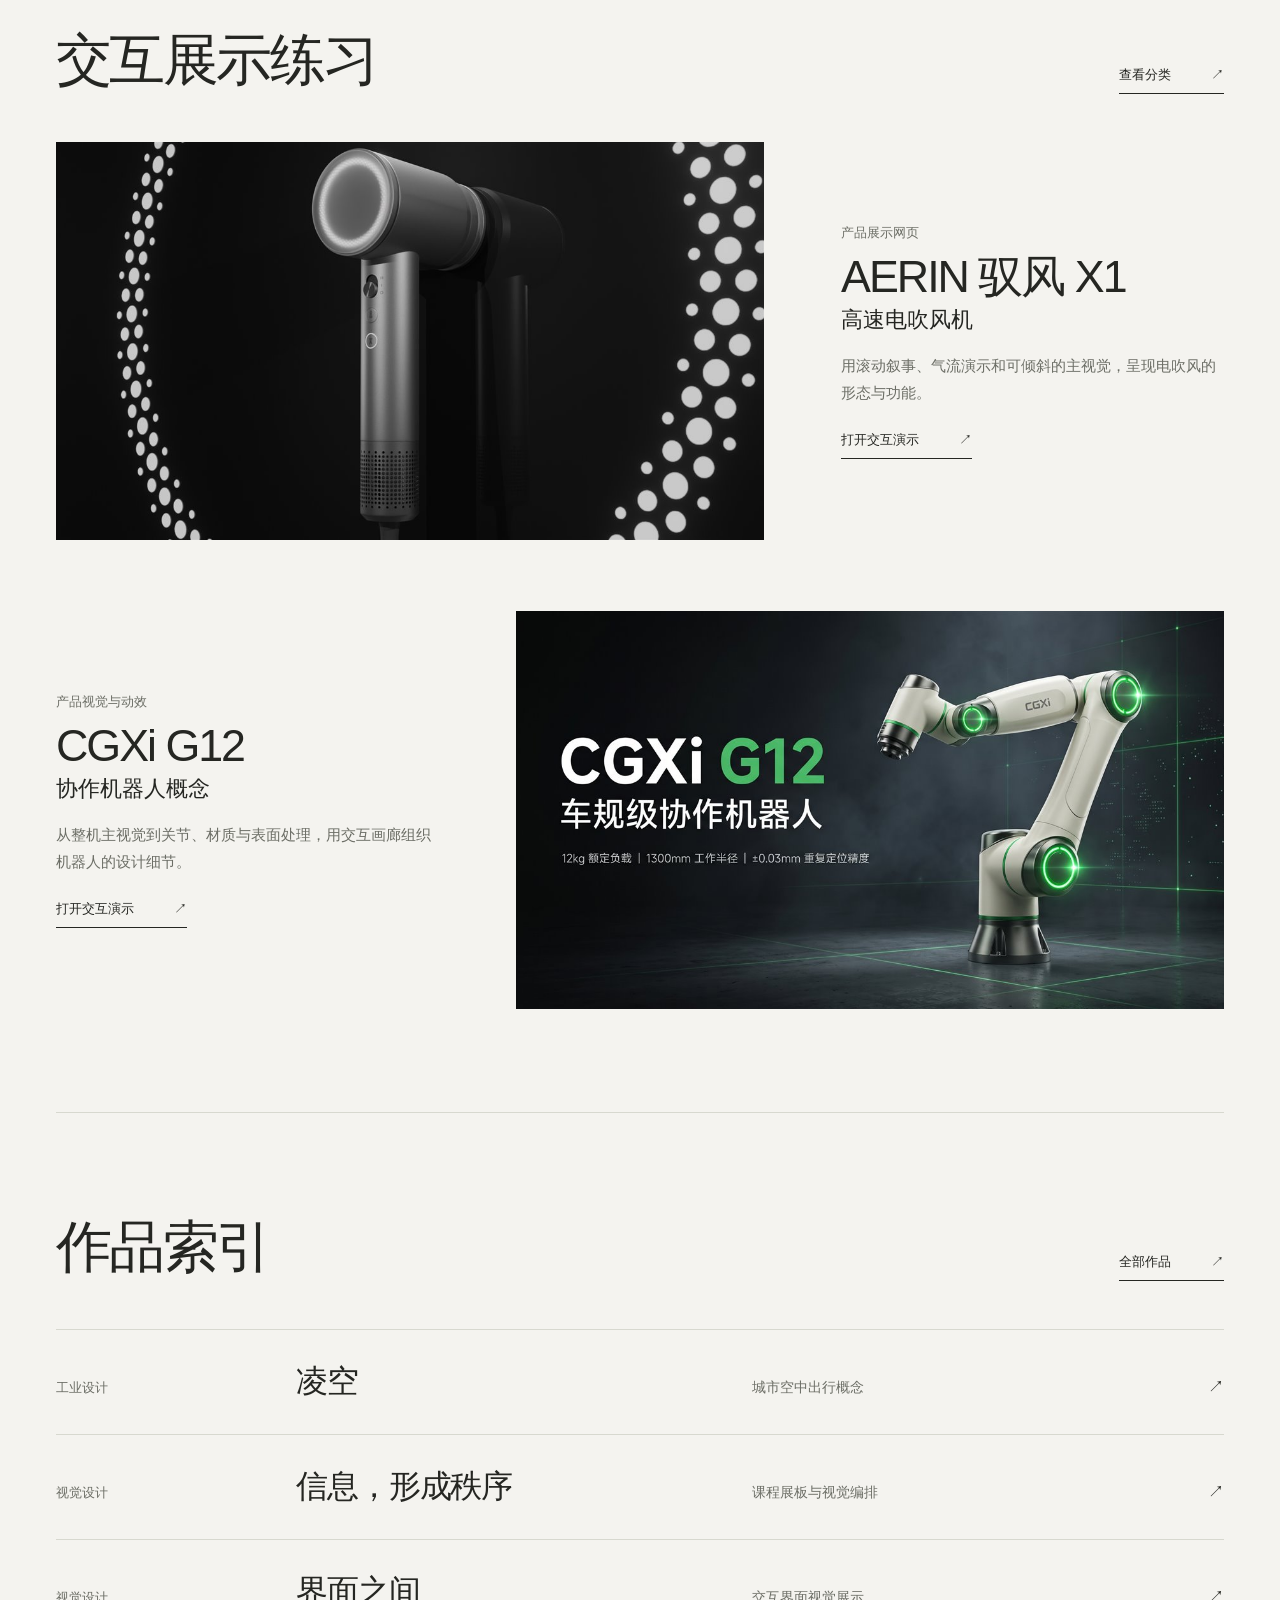
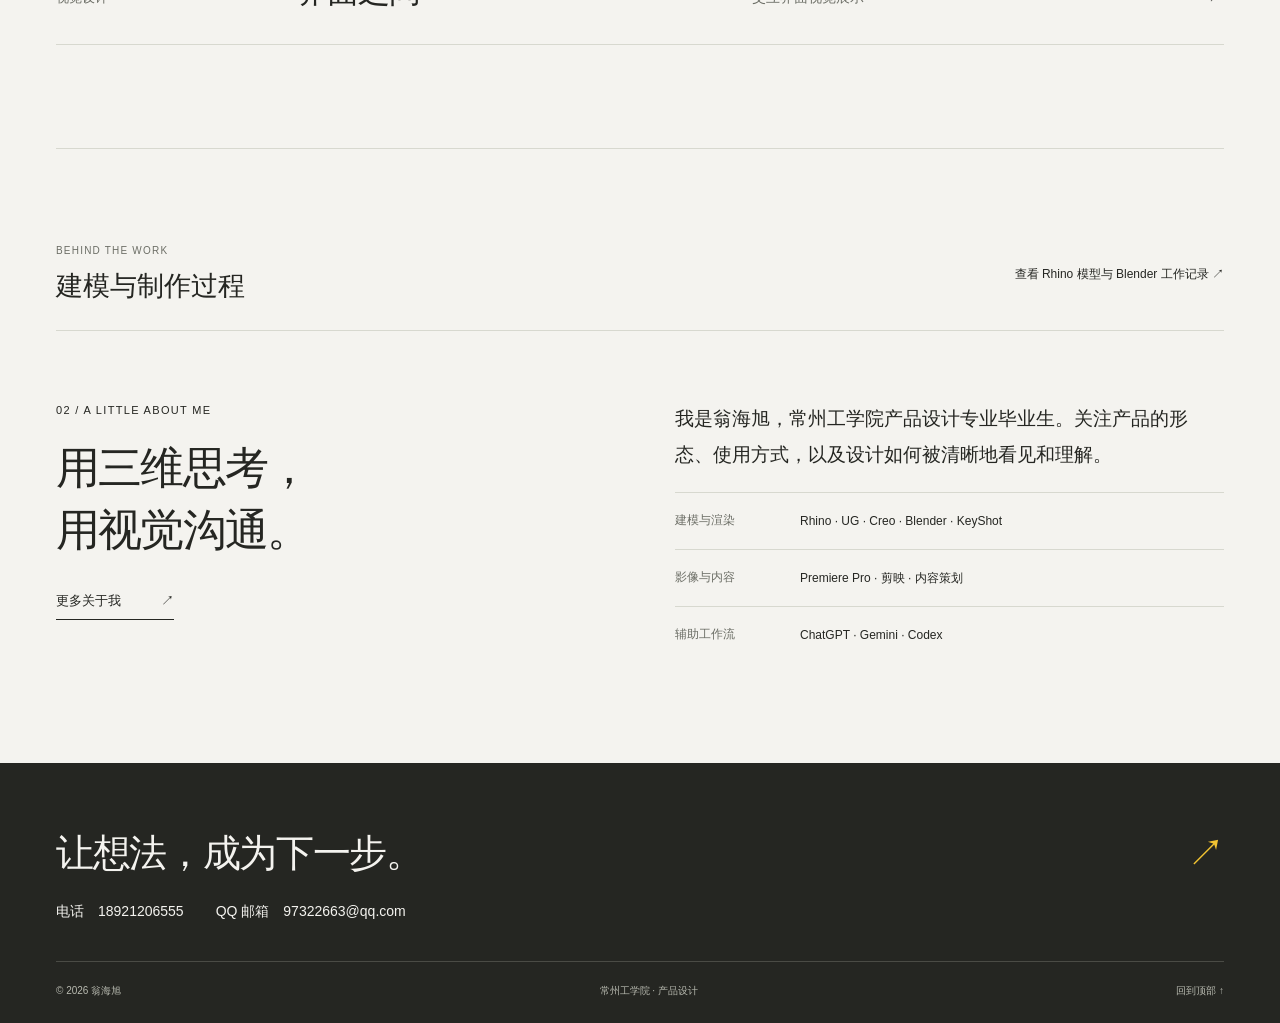
==== commit 516f12f9: "Recompose the portfolio as an editorial design book" ====
--- a/index.html
+++ b/index.html
@@ -1,31 +1,79 @@
-<!DOCTYPE html><html lang="zh-CN"><head><meta charset="UTF-8"><meta name="viewport" content="width=device-width, initial-scale=1"><meta name="description" content="常州工学院产品设计专业毕业生。以三维建模探索产品形态，以图像与版式表达设计想法。"><meta name="theme-color" content="#252622"><title>产品设计与视觉表达 — 翁海旭</title><link rel="icon" href="/favicon.svg" type="image/svg+xml"><link rel="canonical" href="https://whx97322663-glitch.github.io/"><meta property="og:title" content="产品设计与视觉表达 — 翁海旭"><meta property="og:description" content="常州工学院产品设计专业毕业生。以三维建模探索产品形态，以图像与版式表达设计想法。"><meta property="og:type" content="website"><meta property="og:url" content="https://whx97322663-glitch.github.io/"><link rel="stylesheet" href="/_astro/Base.BLZxcgM2.css"><link rel="stylesheet" href="/portfolio-motion.css"></head><body class="dark"><a class="skip" href="#main">跳转到内容</a><header class="site-header"><a class="wordmark" href="/" aria-label="翁海旭，返回首页"><span class="mark" aria-hidden="true">w<span>.</span></span><span>翁海旭<small>WENG HAIXU</small></span></a><nav aria-label="主导航" class="desktop-nav"><a href="/" aria-current="page">首页</a><a href="/projects/">作品</a><a href="/about/">关于</a><a href="/contact/">简历与联系</a></nav><details class="mobile-nav"><summary>菜单 <span aria-hidden="true">＋</span></summary><nav aria-label="手机导航"><a href="/">首页</a><a href="/projects/">作品</a><a href="/about/">关于</a><a href="/contact/">简历与联系</a></nav></details><span class="header-note">DESIGN PORTFOLIO</span></header><main id="main"><section class="feature-hero wrap"><div class="feature-copy"><p class="eyebrow">翁海旭 / 产品设计与视觉表达</p><h1>让户外冷藏，<br>更容易<span class="yellow">随行。</span></h1><p class="feature-description">从移动携带、收纳到辅助台面，<br>探索便携式芯片冰箱的使用方式。</p><p class="feature-credit">本科毕业设计 · 独立完成</p><a class="feature-cta" href="/projects/portable-cooler/">查看设计过程 <span aria-hidden="true">↗</span></a><a class="feature-more" href="#interactive-practice">浏览其他作品 ↓</a></div><a class="feature-art" href="/projects/portable-cooler/" aria-label="查看便携式芯片冰箱设计"><div class="feature-crop"><picture class="mobile-preview"><source media="(max-width: 700px)" srcset="/media/page-15-small.webp"><img src="/media/page-15.webp" alt="户外场景中的便携式芯片冰箱，展示拉杆、轮组与辅助台面" width="1600" height="900" fetchpriority="high"></picture></div><div class="feature-caption"><span>随行冷藏</span><span>便携式芯片冰箱设计 ↗</span></div></a><div class="feature-footer"><span>常州工学院 · 产品设计</span><span>求职意向 / 无锡及周边</span></div></section><div class="light-surface"><section class="wrap section practice-section" id="interactive-practice" aria-labelledby="practice-title">
-  <div class="section-heading">
-    <h2 id="practice-title">交互展示练习</h2>
-    <a class="text-link" href="/projects/?category=interactive">查看分类 <span aria-hidden="true">↗</span></a>
+<!DOCTYPE html><html lang="zh-CN"><head><meta charset="UTF-8"><meta name="viewport" content="width=device-width, initial-scale=1"><meta name="description" content="常州工学院产品设计专业毕业生。以三维建模探索产品形态，以图像与版式表达设计想法。"><meta name="theme-color" content="#252622"><title>产品设计与视觉表达 — 翁海旭</title><link rel="icon" href="/favicon.svg" type="image/svg+xml"><link rel="canonical" href="https://whx97322663-glitch.github.io/"><meta property="og:title" content="产品设计与视觉表达 — 翁海旭"><meta property="og:description" content="常州工学院产品设计专业毕业生。以三维建模探索产品形态，以图像与版式表达设计想法。"><meta property="og:type" content="website"><meta property="og:url" content="https://whx97322663-glitch.github.io/"><link rel="stylesheet" href="/_astro/Base.BLZxcgM2.css"><link rel="stylesheet" href="/portfolio-motion.css?v=editorial"><link rel="stylesheet" href="/portfolio-layout.css"></head><body class="dark"><a class="skip" href="#main">跳转到内容</a><header class="site-header"><a class="wordmark" href="/" aria-label="翁海旭，返回首页"><span class="mark" aria-hidden="true">w<span>.</span></span><span>翁海旭<small>WENG HAIXU</small></span></a><nav aria-label="主导航" class="desktop-nav"><a href="/" aria-current="page">首页</a><a href="/projects/">作品</a><a href="/about/">关于</a><a href="/contact/">简历与联系</a></nav><details class="mobile-nav"><summary>菜单 <span aria-hidden="true">＋</span></summary><nav aria-label="手机导航"><a href="/">首页</a><a href="/projects/">作品</a><a href="/about/">关于</a><a href="/contact/">简历与联系</a></nav></details><span class="header-note">DESIGN PORTFOLIO</span></header><main id="main">
+<section class="wrap profile-cover" id="profile-cover" aria-labelledby="profile-name">
+  <div class="profile-copy">
+    <p class="profile-romanization" lang="en">Weng Haixu</p>
+    <h1 id="profile-name">翁海旭</h1>
+    <p class="profile-role">产品设计与视觉表达</p>
+    <p class="profile-summary"><span>常州工学院 · 产品设计</span><span>求职意向 · 无锡及周边</span></p>
+    <div class="profile-actions">
+      <a class="feature-cta" href="#featured-case">浏览代表作 <span aria-hidden="true">↓</span></a>
+      <a class="text-link" href="/projects/">全部作品 <span aria-hidden="true">↗</span></a>
+    </div>
   </div>
-  <div class="project-grid selected-grid">
-<article class="project-card practice-card">
-  <a class="project-link" href="/product-showcase/">
-    <div class="card-image">
-      <img src="/media/aerin-x1-cover.jpg" width="1120" height="630" loading="lazy" decoding="async" alt="深色背景中的 AERIN 驭风 X1 电吹风机渲染图">
-      <span class="card-arrow" aria-hidden="true">↗</span>
+  <img class="profile-photo" src="/media/profile/portrait-480.webp"
+    srcset="/media/profile/portrait-480.webp 480w, /media/profile/portrait-960.webp 960w"
+    sizes="(max-width: 700px) calc(100vw - 40px), 360px"
+    alt="翁海旭肖像" width="480" height="600" fetchpriority="high">
+</section>
+<div class="light-surface">
+  <section class="wrap case-plate editorial-section" id="featured-case" aria-labelledby="case-title">
+    <div class="case-copy">
+      <p class="editorial-label">本科毕业设计 · 独立完成 · 2025</p>
+      <h2 id="case-title">随行冷藏</h2>
+      <p class="case-type">便携式芯片冰箱设计</p>
+      <p class="editorial-description">从移动携带、收纳到辅助台面，探索便携式芯片冰箱的使用方式。</p>
+      <a class="text-link" href="/projects/portable-cooler/">查看设计过程 <span aria-hidden="true">↗</span></a>
     </div>
-    <div class="card-meta"><span>产品展示网页</span><span>打开交互演示 ↗</span></div>
-    <h3>AERIN 驭风 X1<span>高速电吹风机</span></h3>
-    <p>用滚动叙事、气流演示和可倾斜的主视觉，呈现电吹风的形态与功能。</p>
-  </a>
-</article>
-<article class="project-card practice-card">
-  <a class="project-link" href="/cgxi-g12/?v=2396d7e#sec-gallery">
-    <div class="card-image">
-      <img src="/media/cgxi-g12-cover.jpg" width="1120" height="625" loading="lazy" decoding="async" alt="带绿色关节灯环的 CGXi G12 协作机器人主视觉">
-      <span class="card-arrow" aria-hidden="true">↗</span>
+    <figure class="case-media feature-art">
+      <div class="feature-crop">
+        <img src="/media/page-15.webp" alt="户外场景中的便携式芯片冰箱，展示拉杆、轮组与辅助台面"
+          width="1600" height="900" loading="lazy" decoding="async">
+      </div>
+    </figure>
+  </section>
+  <section class="wrap editorial-section practice-section practice-spreads" id="interactive-practice" aria-labelledby="practice-title">
+    <div class="editorial-heading">
+      <h2 id="practice-title">交互展示练习</h2>
+      <a class="text-link" href="/projects/?category=interactive">查看分类 <span aria-hidden="true">↗</span></a>
     </div>
-    <div class="card-meta"><span>产品视觉与动效</span><span>打开交互演示 ↗</span></div>
-    <h3>CGXi G12<span>协作机器人概念</span></h3>
-    <p>从整机主视觉到关节、材质与表面处理，用交互画廊组织机器人的设计细节。</p>
-  </a>
-</article>
-  </div>
-</section>
-<section class="wrap section" id="selected"><div class="section-heading"><div><span class="eyebrow">01 / SELECTED WORKS</span><h2>精选设计项目</h2></div><a class="text-link" href="/projects/">全部作品 <span>↗</span></a></div><div class="discipline-links"><a href="/projects/?category=industrial"><span>工业设计<small>INDUSTRIAL DESIGN</small></span><span>形态 · 功能 · 构造 ↗</span></a><a href="/projects/?category=visual"><span>视觉设计<small>VISUAL DESIGN</small></span><span>版式 · 色彩 · 叙事 ↗</span></a></div><div class="project-grid selected-grid"><article class="project-card" data-project data-categories="industrial" data-year="2025" data-order="1" data-slug="portable-cooler"><a href="/projects/portable-cooler/" class="project-link"><div class="card-image"><picture class="mobile-preview"><source media="(max-width: 700px)" srcset="/media/page-15-small.webp"><img src="/media/page-15.webp" srcset="/media/page-15-small.webp 640w, /media/page-15.webp 1600w" sizes="(max-width: 700px) 100vw, 50vw" alt="便携冰箱配色与场景展示" loading="lazy" width="1600" height="900" style="object-fit:contain;object-position:center"></picture><span class="card-number">01</span><span class="card-arrow" aria-hidden="true">↗</span></div><div class="card-meta"><span>工业设计</span><span>本科毕业设计 · 独立完成 · 2025</span></div><h3>随行冷藏<span>便携式芯片冰箱设计</span></h3><p>独立完成的本科毕业设计，围绕户外携带、收纳与辅助台面，呈现从场景分析到草图、建模和展板的方案。</p><p class="card-contribution">个人贡献 · 独立完成前期研究、设计定位、草图推敲、三维建模、效果图渲染与展板排版。</p></a></article><article class="project-card" data-project data-categories="industrial" data-year="2024" data-order="2" data-slug="lingkong"><a href="/projects/lingkong/" class="project-link"><div class="card-image"><picture class="mobile-preview"><source media="(max-width: 700px)" srcset="/media/evtol-small.webp"><img src="/media/evtol.webp" srcset="/media/evtol-small.webp 640w, /media/evtol.webp 1600w" sizes="(max-width: 700px) 100vw, 50vw" alt="凌空飞行器金属质感概念渲染" loading="lazy" width="1600" height="1600" style="object-fit:cover;object-position:center"></picture><span class="card-number">02</span><span class="card-arrow" aria-hidden="true">↗</span></div><div class="card-meta"><span>工业设计</span><span>竞赛概念项目 · 2024</span></div><h3>凌空<span>城市空中出行概念</span></h3><p>通过草图、渲染及排版，表达城市空中出行概念的造型与构成。</p><p class="card-contribution">个人贡献 · 负责草图、渲染及排版。</p></a></article><article class="project-card" data-project data-categories="visual" data-year="0" data-order="3" data-slug="visual-boards"><a href="/projects/visual-boards/" class="project-link"><div class="card-image"><picture class="mobile-preview"><source media="(max-width: 700px)" srcset="/media/page-18-small.webp"><img src="/media/page-18.webp" srcset="/media/page-18-small.webp 640w, /media/page-18.webp 1600w" sizes="(max-width: 700px) 100vw, 50vw" alt="课程设计展板合集" loading="lazy" width="1600" height="900" style="object-fit:contain;object-position:center"></picture><span class="card-number">03</span><span class="card-arrow" aria-hidden="true">↗</span></div><div class="card-meta"><span>视觉设计</span><span>课程作品展示</span></div><h3>信息，形成秩序<span>课程展板与视觉编排</span></h3><p>从主视觉到信息层级，让产品提案成为可阅读的视觉叙事。</p></a></article><article class="project-card" data-project data-categories="visual" data-year="2023" data-order="4" data-slug="interface-study"><a href="/projects/interface-study/" class="project-link"><div class="card-image"><picture class="mobile-preview"><source media="(max-width: 700px)" srcset="/media/page-19-small.webp"><img src="/media/page-19.webp" srcset="/media/page-19-small.webp 640w, /media/page-19.webp 1600w" sizes="(max-width: 700px) 100vw, 50vw" alt="浅色移动端界面合集" loading="lazy" width="1600" height="900" style="object-fit:contain;object-position:center"></picture><span class="card-number">04</span><span class="card-arrow" aria-hidden="true">↗</span></div><div class="card-meta"><span>视觉设计</span><span>界面作品展示 · 2023</span></div><h3>界面之间<span>交互界面视觉展示</span></h3><p>以浅色界面与功能分组，探索屏幕中的信息组织。</p></a></article></div></section><section class="about-strip wrap"><a class="process-entry" href="/projects/#process"><span><small>BEHIND THE WORK</small>建模与制作过程</span><span>查看 Rhino 模型与 Blender 工作记录 ↗</span></a><div><span class="eyebrow">02 / A LITTLE ABOUT ME</span><h2>用三维思考，<br>用视觉沟通。</h2><a class="text-link" href="/about/">更多关于我 <span>↗</span></a></div><div><p class="intro-text">我是翁海旭，常州工学院产品设计专业毕业生。关注产品的形态、使用方式，以及设计如何被清晰地看见和理解。</p><div class="skill-row"><span>建模与渲染</span><p>Rhino · UG · Creo · Blender · KeyShot</p></div><div class="skill-row"><span>影像与内容</span><p>Premiere Pro · 剪映 · 内容策划</p></div><div class="skill-row"><span>辅助工作流</span><p>ChatGPT · Gemini · Codex</p></div></div></section></div></main><footer class="site-footer"><div><a href="/contact/" class="footer-title">让想法，成为下一步。<span aria-hidden="true">↗</span></a><address class="footer-contact"><a href="tel:+8618921206555">电话　18921206555</a><a href="mailto:97322663@qq.com">QQ 邮箱　97322663@qq.com</a></address></div><div class="footer-bottom"><span>© 2026 翁海旭</span><span>常州工学院 · 产品设计</span><a href="#main">回到顶部 ↑</a></div></footer><dialog id="image-dialog" aria-label="作品图片大图"><button type="button" class="dialog-close" autofocus aria-label="关闭大图">关闭 ×</button><img alt=""><p></p></dialog><script type="module">function e(e,t=`all`,n=`recommended`,r=e.flatMap(e=>e.categories)){let i=new Set(r);return e.filter(e=>!e.draft&&(t===`all`||!i.has(t)||e.categories.includes(t))).sort((e,t)=>(n===`year`?(t.year??0)-(e.year??0):0)||e.order-t.order||e.slug.localeCompare(t.slug))}var t=document.querySelector(`.mobile-nav`);document.addEventListener(`keydown`,e=>{e.key===`Escape`&&t?.open&&(t.open=!1,t.querySelector(`summary`)?.focus())}),document.addEventListener(`click`,e=>{t?.open&&!t.contains(e.target)&&(t.open=!1)});var n=document.querySelector(`#image-dialog`),r=null;document.querySelectorAll(`[data-image]`).forEach(e=>e.addEventListener(`click`,()=>{if(!n)return;r=e;let t=n.querySelector(`img`);t.src=e.dataset.image,t.alt=e.dataset.alt||``,n.querySelector(`p`).textContent=e.dataset.caption||``,n.showModal(),document.body.style.overflow=`hidden`})),n?.querySelector(`button`)?.addEventListener(`click`,()=>n.close()),n?.addEventListener(`click`,e=>{if(e.target===n){let t=n.getBoundingClientRect();(e.clientX<t.left||e.clientX>t.right||e.clientY<t.top||e.clientY>t.bottom)&&n.close()}}),n?.addEventListener(`close`,()=>{document.body.style.overflow=``,r?.focus()}),document.querySelector(`[data-copy]`)?.addEventListener(`click`,async e=>{let t=e.currentTarget,n=document.querySelector(`#copy-status`);try{await navigator.clipboard.writeText(t.dataset.copy),n&&(n.textContent=`邮箱已复制。`)}catch{n&&(n.textContent=`无法自动复制，请选中邮箱文字手动复制。`)}});var i=document.querySelector(`#project-grid`);if(i){let t=Array.from(i.querySelectorAll(`[data-project]`)),n=Array.from(document.querySelectorAll(`[data-filter]`)),r=document.querySelector(`#project-sort`);function a(){let a=new URL(location.href),o=a.searchParams.get(`category`)||`all`;n.some(e=>e.dataset.filter===o)||(o=`all`);let s=a.searchParams.get(`sort`)===`year`?`year`:`recommended`;r.value=s,n.forEach(e=>{e.dataset.filter===o?e.setAttribute(`aria-current`,`true`):e.removeAttribute(`aria-current`)}),t.forEach(e=>e.hidden=!0);let c=e(t.map(e=>({slug:e.dataset.slug||``,categories:e.dataset.categories?.split(`,`)||[],year:Number(e.dataset.year),order:Number(e.dataset.order),draft:!1,card:e})),o,s,n.map(e=>e.dataset.filter));c.forEach(e=>{e.card.hidden=!1,i.append(e.card)});let l=c.length;document.querySelector(`#results-count`).textContent=`共 ${l} 个项目`,document.querySelector(`#empty-results`).hidden=l!==0;try{sessionStorage.setItem(`portfolio-list`,location.pathname+location.search)}catch{}}function o(e,t){let n=new URL(location.href);e===`all`?n.searchParams.delete(`category`):n.searchParams.set(`category`,e),t===`recommended`?n.searchParams.delete(`sort`):n.searchParams.set(`sort`,t),history.pushState(null,``,n),a()}n.forEach(e=>e.addEventListener(`click`,t=>{t.ctrlKey||t.metaKey||t.shiftKey||t.altKey||(t.preventDefault(),o(e.dataset.filter,r.value))})),r.addEventListener(`change`,()=>o(document.querySelector(`[data-filter][aria-current=true]`)?.dataset.filter||`all`,r.value)),document.querySelector(`[data-reset]`)?.addEventListener(`click`,e=>{e.preventDefault(),o(`all`,`recommended`)}),addEventListener(`popstate`,a),a()}try{let e=sessionStorage.getItem(`portfolio-list`);e&&/^\/projects\/(?:\?[^#]*)?$/.test(e)&&document.querySelector(`[data-back-projects]`)?.setAttribute(`href`,e)}catch{}if(matchMedia(`(max-width:700px)`).matches){let e=document.querySelector(`.case-toc details`);e&&(e.open=!1)}</script><script type="module" src="/portfolio-motion.js"></script></body></html>+    <article class="project-card practice-card">
+      <a class="project-link" href="/product-showcase/">
+        <div class="card-image">
+          <img src="/media/aerin-x1-cover.jpg" width="1120" height="630" loading="lazy" decoding="async" alt="深色背景中的 AERIN 驭风 X1 电吹风机渲染图">
+        </div>
+        <div class="practice-copy">
+          <p class="editorial-label">产品展示网页</p>
+          <h3>AERIN 驭风 X1</h3>
+          <p class="practice-type">高速电吹风机</p>
+          <p class="editorial-description">用滚动叙事、气流演示和可倾斜的主视觉，呈现电吹风的形态与功能。</p>
+          <span class="text-link practice-action">打开交互演示 <span aria-hidden="true">↗</span></span>
+        </div>
+      </a>
+    </article>
+    <article class="project-card practice-card practice-reversed">
+      <a class="project-link" href="/cgxi-g12/?v=2396d7e#sec-gallery">
+        <div class="card-image">
+          <img src="/media/cgxi-g12-cover.jpg" width="1120" height="625" loading="lazy" decoding="async" alt="带绿色关节灯环的 CGXi G12 协作机器人主视觉">
+        </div>
+        <div class="practice-copy">
+          <p class="editorial-label">产品视觉与动效</p>
+          <h3>CGXi G12</h3>
+          <p class="practice-type">协作机器人概念</p>
+          <p class="editorial-description">从整机主视觉到关节、材质与表面处理，用交互画廊组织机器人的设计细节。</p>
+          <span class="text-link practice-action">打开交互演示 <span aria-hidden="true">↗</span></span>
+        </div>
+      </a>
+    </article>
+  </section>
+  <section class="wrap editorial-section home-index" id="selected" aria-labelledby="home-index-title">
+    <div class="editorial-heading">
+      <h2 id="home-index-title">作品索引</h2>
+      <a class="text-link" href="/projects/">全部作品 <span aria-hidden="true">↗</span></a>
+    </div>
+    <ul class="home-index-list">
+      <li><a href="/projects/lingkong/"><span class="editorial-label">工业设计</span><span class="home-index-title">凌空</span><span class="home-index-description">城市空中出行概念</span><span class="home-index-arrow" aria-hidden="true">↗</span></a></li>
+      <li><a href="/projects/visual-boards/"><span class="editorial-label">视觉设计</span><span class="home-index-title">信息，形成秩序</span><span class="home-index-description">课程展板与视觉编排</span><span class="home-index-arrow" aria-hidden="true">↗</span></a></li>
+      <li><a href="/projects/interface-study/"><span class="editorial-label">视觉设计</span><span class="home-index-title">界面之间</span><span class="home-index-description">交互界面视觉展示</span><span class="home-index-arrow" aria-hidden="true">↗</span></a></li>
+    </ul>
+  </section>
+<section class="about-strip wrap"><a class="process-entry" href="/projects/#process"><span><small>BEHIND THE WORK</small>建模与制作过程</span><span>查看 Rhino 模型与 Blender 工作记录 ↗</span></a><div><span class="eyebrow">02 / A LITTLE ABOUT ME</span><h2>用三维思考，<br>用视觉沟通。</h2><a class="text-link" href="/about/">更多关于我 <span>↗</span></a></div><div><p class="intro-text">我是翁海旭，常州工学院产品设计专业毕业生。关注产品的形态、使用方式，以及设计如何被清晰地看见和理解。</p><div class="skill-row"><span>建模与渲染</span><p>Rhino · UG · Creo · Blender · KeyShot</p></div><div class="skill-row"><span>影像与内容</span><p>Premiere Pro · 剪映 · 内容策划</p></div><div class="skill-row"><span>辅助工作流</span><p>ChatGPT · Gemini · Codex</p></div></div></section></div></main><footer class="site-footer"><div><a href="/contact/" class="footer-title">让想法，成为下一步。<span aria-hidden="true">↗</span></a><address class="footer-contact"><a href="tel:+8618921206555">电话　18921206555</a><a href="mailto:97322663@qq.com">QQ 邮箱　97322663@qq.com</a></address></div><div class="footer-bottom"><span>© 2026 翁海旭</span><span>常州工学院 · 产品设计</span><a href="#main">回到顶部 ↑</a></div></footer><dialog id="image-dialog" aria-label="作品图片大图"><button type="button" class="dialog-close" autofocus aria-label="关闭大图">关闭 ×</button><img alt=""><p></p></dialog><script type="module">function e(e,t=`all`,n=`recommended`,r=e.flatMap(e=>e.categories)){let i=new Set(r);return e.filter(e=>!e.draft&&(t===`all`||!i.has(t)||e.categories.includes(t))).sort((e,t)=>(n===`year`?(t.year??0)-(e.year??0):0)||e.order-t.order||e.slug.localeCompare(t.slug))}var t=document.querySelector(`.mobile-nav`);document.addEventListener(`keydown`,e=>{e.key===`Escape`&&t?.open&&(t.open=!1,t.querySelector(`summary`)?.focus())}),document.addEventListener(`click`,e=>{t?.open&&!t.contains(e.target)&&(t.open=!1)});var n=document.querySelector(`#image-dialog`),r=null;document.querySelectorAll(`[data-image]`).forEach(e=>e.addEventListener(`click`,()=>{if(!n)return;r=e;let t=n.querySelector(`img`);t.src=e.dataset.image,t.alt=e.dataset.alt||``,n.querySelector(`p`).textContent=e.dataset.caption||``,n.showModal(),document.body.style.overflow=`hidden`})),n?.querySelector(`button`)?.addEventListener(`click`,()=>n.close()),n?.addEventListener(`click`,e=>{if(e.target===n){let t=n.getBoundingClientRect();(e.clientX<t.left||e.clientX>t.right||e.clientY<t.top||e.clientY>t.bottom)&&n.close()}}),n?.addEventListener(`close`,()=>{document.body.style.overflow=``,r?.focus()}),document.querySelector(`[data-copy]`)?.addEventListener(`click`,async e=>{let t=e.currentTarget,n=document.querySelector(`#copy-status`);try{await navigator.clipboard.writeText(t.dataset.copy),n&&(n.textContent=`邮箱已复制。`)}catch{n&&(n.textContent=`无法自动复制，请选中邮箱文字手动复制。`)}});var i=document.querySelector(`#project-grid`);if(i){let t=Array.from(i.querySelectorAll(`[data-project]`)),n=Array.from(document.querySelectorAll(`[data-filter]`)),r=document.querySelector(`#project-sort`);function a(){let a=new URL(location.href),o=a.searchParams.get(`category`)||`all`;n.some(e=>e.dataset.filter===o)||(o=`all`);let s=a.searchParams.get(`sort`)===`year`?`year`:`recommended`;r.value=s,n.forEach(e=>{e.dataset.filter===o?e.setAttribute(`aria-current`,`true`):e.removeAttribute(`aria-current`)}),t.forEach(e=>e.hidden=!0);let c=e(t.map(e=>({slug:e.dataset.slug||``,categories:e.dataset.categories?.split(`,`)||[],year:Number(e.dataset.year),order:Number(e.dataset.order),draft:!1,card:e})),o,s,n.map(e=>e.dataset.filter));c.forEach(e=>{e.card.hidden=!1,i.append(e.card)});let l=c.length;document.querySelector(`#results-count`).textContent=`共 ${l} 个项目`,document.querySelector(`#empty-results`).hidden=l!==0;try{sessionStorage.setItem(`portfolio-list`,location.pathname+location.search)}catch{}}function o(e,t){let n=new URL(location.href);e===`all`?n.searchParams.delete(`category`):n.searchParams.set(`category`,e),t===`recommended`?n.searchParams.delete(`sort`):n.searchParams.set(`sort`,t),history.pushState(null,``,n),a()}n.forEach(e=>e.addEventListener(`click`,t=>{t.ctrlKey||t.metaKey||t.shiftKey||t.altKey||(t.preventDefault(),o(e.dataset.filter,r.value))})),r.addEventListener(`change`,()=>o(document.querySelector(`[data-filter][aria-current=true]`)?.dataset.filter||`all`,r.value)),document.querySelector(`[data-reset]`)?.addEventListener(`click`,e=>{e.preventDefault(),o(`all`,`recommended`)}),addEventListener(`popstate`,a),a()}try{let e=sessionStorage.getItem(`portfolio-list`);e&&/^\/projects\/(?:\?[^#]*)?$/.test(e)&&document.querySelector(`[data-back-projects]`)?.setAttribute(`href`,e)}catch{}if(matchMedia(`(max-width:700px)`).matches){let e=document.querySelector(`.case-toc details`);e&&(e.open=!1)}</script><script type="module" src="/portfolio-motion.js?v=editorial"></script></body></html>
--- a/portfolio-motion.css
+++ b/portfolio-motion.css
@@ -1,94 +1,87 @@
-.practice-section {
-  border-bottom: 1px solid var(--line);
-}
-
-.practice-section .section-heading {
-  align-items: baseline;
-}
-
-.practice-section .section-heading :is(h2, .text-link) {
-  margin-top: 0;
-}
-
-.practice-card .project-link {
-  display: block;
-}
-
-.practice-card .card-image {
-  aspect-ratio: 16 / 9;
-  background: var(--ink);
-}
-
-.practice-card .card-image img {
-  display: block;
-  object-fit: cover;
-}
-
-.practice-card .project-link:focus-visible {
-  outline: 2px solid #8f6b00;
-  outline-offset: 5px;
-}
-
-.practice-card .project-link:is(:hover, :focus-visible) .card-arrow {
-  background: var(--yellow);
-}
-
-@media (max-width: 700px) {
-  .filters:has([data-filter="interactive"]) {
-    justify-content: flex-start;
-    column-gap: 16px;
-    row-gap: 0;
-  }
-}
-
-@media (prefers-reduced-motion: no-preference) {
-  .card-arrow {
-    transition: transform .22s ease, background-color .22s ease;
-  }
-
-  .project-link:is(:hover, :focus-visible) .card-arrow {
-    transform: translate(2px, -2px);
-  }
-
-  .feature-cta span,
-  .text-link span {
-    display: inline-block;
-    transition: transform .22s ease;
-  }
-
-  :is(.feature-cta, .text-link):is(:hover, :focus-visible) span {
-    transform: translateX(4px);
-  }
-}
-
-@media (hover: hover) and (pointer: fine) and (prefers-reduced-motion: no-preference) {
-  .practice-card .card-image {
-    transform: perspective(950px) rotateX(var(--practice-x, 0deg)) rotateY(var(--practice-y, 0deg));
-    transition: transform .42s cubic-bezier(.2,.75,.3,1), box-shadow .24s ease;
-  }
-
-  .practice-card .is-tracking .card-image {
-    box-shadow: 0 14px 30px #25262226;
-    transition-duration: .12s, .24s;
-  }
-
-  .practice-card .card-image::after {
-    content: "";
-    pointer-events: none;
-    position: absolute;
-    inset: 0;
-    background: radial-gradient(ellipse at var(--light-x, 50%) var(--light-y, 50%), #fff2b424, transparent 58%);
-    opacity: 0;
-    transition: opacity .24s ease;
-  }
-
-  .practice-card .is-tracking .card-image::after {
-    opacity: 1;
-  }
-}
-
-@media (prefers-reduced-motion: reduce) {
-  .project-link:hover .card-image img {
-    transform: none;
-  }
-}
+.practice-section {
+  border-bottom: 1px solid var(--line);
+}
+
+.practice-card .project-link {
+  display: block;
+  position: relative;
+}
+
+.practice-card .card-image {
+  aspect-ratio: 16 / 9;
+  background: var(--ink);
+}
+
+.practice-card .card-image img {
+  display: block;
+  object-fit: cover;
+}
+
+.practice-card .project-link:focus-visible {
+  outline: 2px solid #8f6b00;
+  outline-offset: 5px;
+}
+
+.practice-card .project-link:is(:hover, :focus-visible) .card-arrow {
+  background: var(--yellow);
+}
+
+@media (max-width: 700px) {
+  .filters:has([data-filter="interactive"]) {
+    justify-content: flex-start;
+    column-gap: 16px;
+    row-gap: 0;
+  }
+}
+
+@media (prefers-reduced-motion: no-preference) {
+  .card-arrow {
+    transition: transform .22s ease, background-color .22s ease;
+  }
+
+  .project-link:is(:hover, :focus-visible) .card-arrow {
+    transform: translate(2px, -2px);
+  }
+
+  .feature-cta span,
+  .text-link span {
+    display: inline-block;
+    transition: transform .22s ease;
+  }
+
+  :is(.feature-cta, .text-link):is(:hover, :focus-visible) span {
+    transform: translateX(4px);
+  }
+}
+
+@media (hover: hover) and (pointer: fine) and (prefers-reduced-motion: no-preference) {
+  .practice-card .card-image {
+    transform: perspective(950px) rotateX(var(--practice-x, 0deg)) rotateY(var(--practice-y, 0deg));
+    transition: transform .42s cubic-bezier(.2,.75,.3,1), box-shadow .24s ease;
+  }
+
+  .practice-card .is-tracking .card-image {
+    box-shadow: 0 14px 30px #25262226;
+    transition-duration: .12s, .24s;
+  }
+
+  .practice-card .card-image::after {
+    content: "";
+    pointer-events: none;
+    position: absolute;
+    inset: 0;
+    background: radial-gradient(ellipse at var(--light-x, 50%) var(--light-y, 50%), #fff2b424, transparent 58%);
+    opacity: 0;
+    transition: opacity .24s ease;
+  }
+
+  .practice-card .is-tracking .card-image::after {
+    opacity: 1;
+  }
+}
+
+@media (prefers-reduced-motion: reduce) {
+  .project-link:hover .card-image img {
+    transform: none;
+  }
+}
--- a/portfolio-layout.css
+++ b/portfolio-layout.css
@@ -0,0 +1,272 @@
+.profile-cover {
+  display: grid;
+  grid-template-columns: minmax(0, 1fr) minmax(220px, 360px);
+  align-items: center;
+  gap: clamp(32px, 7vw, 112px);
+  padding-block: clamp(52px, 7vw, 104px);
+}
+
+.profile-romanization {
+  color: var(--yellow);
+  font-size: clamp(12px, 1.2vw, 15px);
+  letter-spacing: .23em;
+  text-transform: uppercase;
+}
+
+.profile-cover h1 {
+  margin: 15px 0 20px;
+  font-size: clamp(70px, 10vw, 145px);
+  font-weight: 700;
+  letter-spacing: -.035em;
+  line-height: 1.03;
+}
+
+.profile-role {
+  font-size: clamp(19px, 3.25vw, 38px);
+  line-height: 1.25;
+}
+
+.profile-summary {
+  display: flex;
+  flex-wrap: wrap;
+  gap: 2px 20px;
+  margin-top: 14px;
+  color: #c1c2b8;
+  font-size: 14px;
+}
+
+.profile-actions {
+  display: flex;
+  flex-wrap: wrap;
+  align-items: center;
+  gap: 14px 24px;
+  margin-top: clamp(24px, 3vw, 40px);
+}
+
+.profile-actions :is(.feature-cta, .text-link) {
+  margin-top: 0;
+}
+
+.profile-photo {
+  display: block;
+  width: 100%;
+  height: auto;
+  aspect-ratio: 4 / 5;
+  object-fit: cover;
+  filter: saturate(.55);
+}
+
+.editorial-section {
+  padding-block: clamp(52px, 8vw, 104px);
+}
+
+.case-plate {
+  display: grid;
+  grid-template-areas: "media copy";
+  grid-template-columns: minmax(0, 1.2fr) minmax(0, 1fr);
+  align-items: center;
+  gap: clamp(32px, 8vw, 120px);
+  border-bottom: 1px solid var(--line);
+}
+
+.case-copy { grid-area: copy; }
+
+.case-media {
+  grid-area: media;
+  margin: 0;
+}
+
+.case-media .feature-crop {
+  aspect-ratio: 600 / 610;
+  max-height: none;
+}
+
+.editorial-label,
+.practice-copy .editorial-label {
+  color: var(--muted);
+  font-size: 13px;
+  line-height: 1.45;
+}
+
+.case-copy h2 {
+  margin: 12px 0;
+  font-size: clamp(42px, 5.5vw, 82px);
+  letter-spacing: -.06em;
+  line-height: 1.06;
+}
+
+.case-type,
+.practice-copy .practice-type {
+  color: var(--ink);
+  font-size: clamp(17px, 1.7vw, 23px);
+  line-height: 1.4;
+}
+
+.editorial-description,
+.practice-copy .editorial-description {
+  max-width: 28em;
+  margin: 16px 0 24px;
+  color: var(--muted);
+  font-size: 15px;
+  line-height: 1.8;
+}
+
+.editorial-heading {
+  display: flex;
+  flex-wrap: wrap;
+  align-items: baseline;
+  justify-content: space-between;
+  gap: 12px 24px;
+  margin-bottom: clamp(24px, 4vw, 48px);
+}
+
+.editorial-heading h2 {
+  margin: 0;
+  font-size: clamp(30px, 4.4vw, 60px);
+  letter-spacing: -.045em;
+  line-height: 1.12;
+}
+
+.editorial-heading .text-link {
+  margin: 0;
+  white-space: nowrap;
+}
+
+.practice-spreads .practice-card + .practice-card {
+  margin-top: clamp(28px, 5.5vw, 72px);
+}
+
+.practice-spreads .project-link {
+  display: grid;
+  grid-template-areas: "cover description";
+  grid-template-columns: minmax(0, 1.85fr) minmax(0, 1fr);
+  align-items: center;
+  gap: clamp(24px, 6vw, 88px);
+}
+
+.practice-spreads .practice-reversed .project-link {
+  grid-template-areas: "description cover";
+  grid-template-columns: minmax(0, 1fr) minmax(0, 1.85fr);
+}
+
+.practice-spreads .card-image { grid-area: cover; }
+.practice-copy { grid-area: description; }
+
+.practice-copy h3 {
+  display: block;
+  margin: 9px 0 4px;
+  font-size: clamp(29px, 3.5vw, 53px);
+  letter-spacing: -.045em;
+  line-height: 1.1;
+}
+
+.practice-action { margin-top: 0; }
+
+.practice-spreads .project-link:is(:hover, :focus-visible) .practice-action {
+  color: #765900;
+}
+
+.home-index-list {
+  margin: 0;
+  padding: 0;
+  border-top: 1px solid var(--line);
+  list-style: none;
+}
+
+.home-index-list a {
+  display: grid;
+  grid-template-columns: 1fr 2fr 2fr auto;
+  align-items: baseline;
+  gap: 8px 24px;
+  padding: clamp(16px, 2.5vw, 30px) 0;
+  border-bottom: 1px solid var(--line);
+}
+
+.home-index-title {
+  font-size: clamp(19px, 2.5vw, 32px);
+  letter-spacing: -.035em;
+}
+
+.home-index-description {
+  color: var(--muted);
+  font-size: 14px;
+}
+
+.home-index-list a:is(:hover, :focus-visible) .home-index-arrow {
+  color: #765900;
+}
+
+.work-intro {
+  display: grid;
+  grid-template-columns: minmax(0, 1.35fr) minmax(0, 1fr);
+  align-items: end;
+  gap: 20px 48px;
+  padding-block: clamp(42px, 7vw, 92px) clamp(30px, 5vw, 60px);
+}
+
+.work-intro h1 {
+  margin: 0;
+  font-size: clamp(54px, 8vw, 108px);
+  letter-spacing: -.055em;
+  line-height: 1.05;
+}
+
+.work-intro-copy p {
+  max-width: 26em;
+  margin: 0 0 16px;
+  color: var(--muted);
+  font-size: 15px;
+  line-height: 1.8;
+}
+
+.work-intro-copy .text-link { margin: 0; }
+
+.work-list .filters a:is(:hover, :focus-visible) {
+  color: #765900;
+}
+
+@media (prefers-reduced-motion: no-preference) {
+  .home-index-arrow { transition: transform .22s ease; }
+
+  .home-index-list a:is(:hover, :focus-visible) .home-index-arrow {
+    transform: translate(3px, -3px);
+  }
+}
+
+@media (max-width: 700px) {
+  .profile-cover,
+  .work-intro {
+    grid-template-columns: minmax(0, 1fr);
+  }
+
+  .profile-cover { gap: 32px; }
+
+  .profile-cover h1 {
+    margin-block: 10px 13px;
+    font-size: clamp(58px, 15vw, 96px);
+  }
+
+  .profile-photo {
+    aspect-ratio: 4 / 3;
+    object-position: center 31%;
+  }
+
+  .case-plate {
+    grid-template-areas: "copy" "media";
+    grid-template-columns: minmax(0, 1fr);
+  }
+
+  .practice-spreads .project-link,
+  .practice-spreads .practice-reversed .project-link {
+    grid-template-areas: "cover" "description";
+    grid-template-columns: minmax(0, 1fr);
+    gap: 18px;
+  }
+
+  .practice-spreads .practice-card + .practice-card { margin-top: 40px; }
+
+  .home-index-list a { grid-template-columns: minmax(0, 1fr) auto; }
+  .home-index-list .editorial-label { grid-column: 1 / -1; }
+  .home-index-description { grid-row: 3; }
+  .home-index-arrow { grid-area: 2 / 2; }
+}
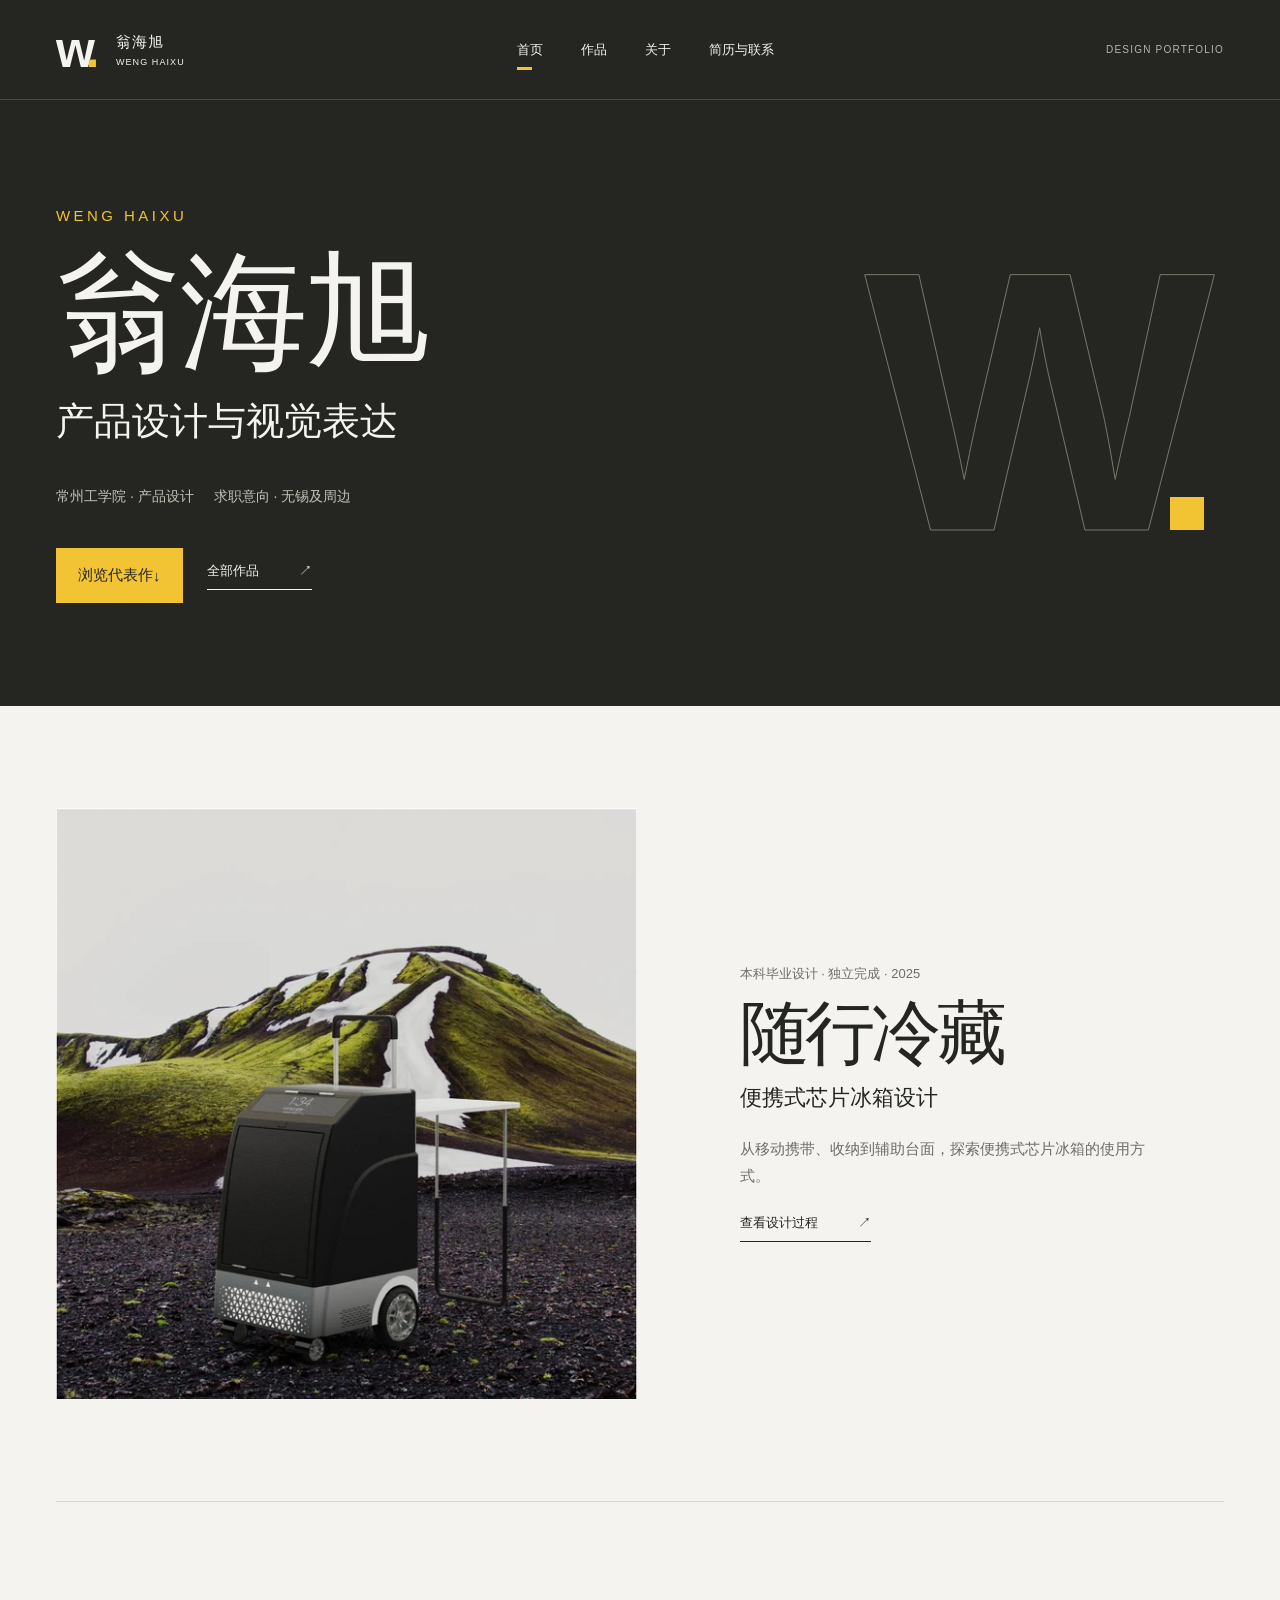
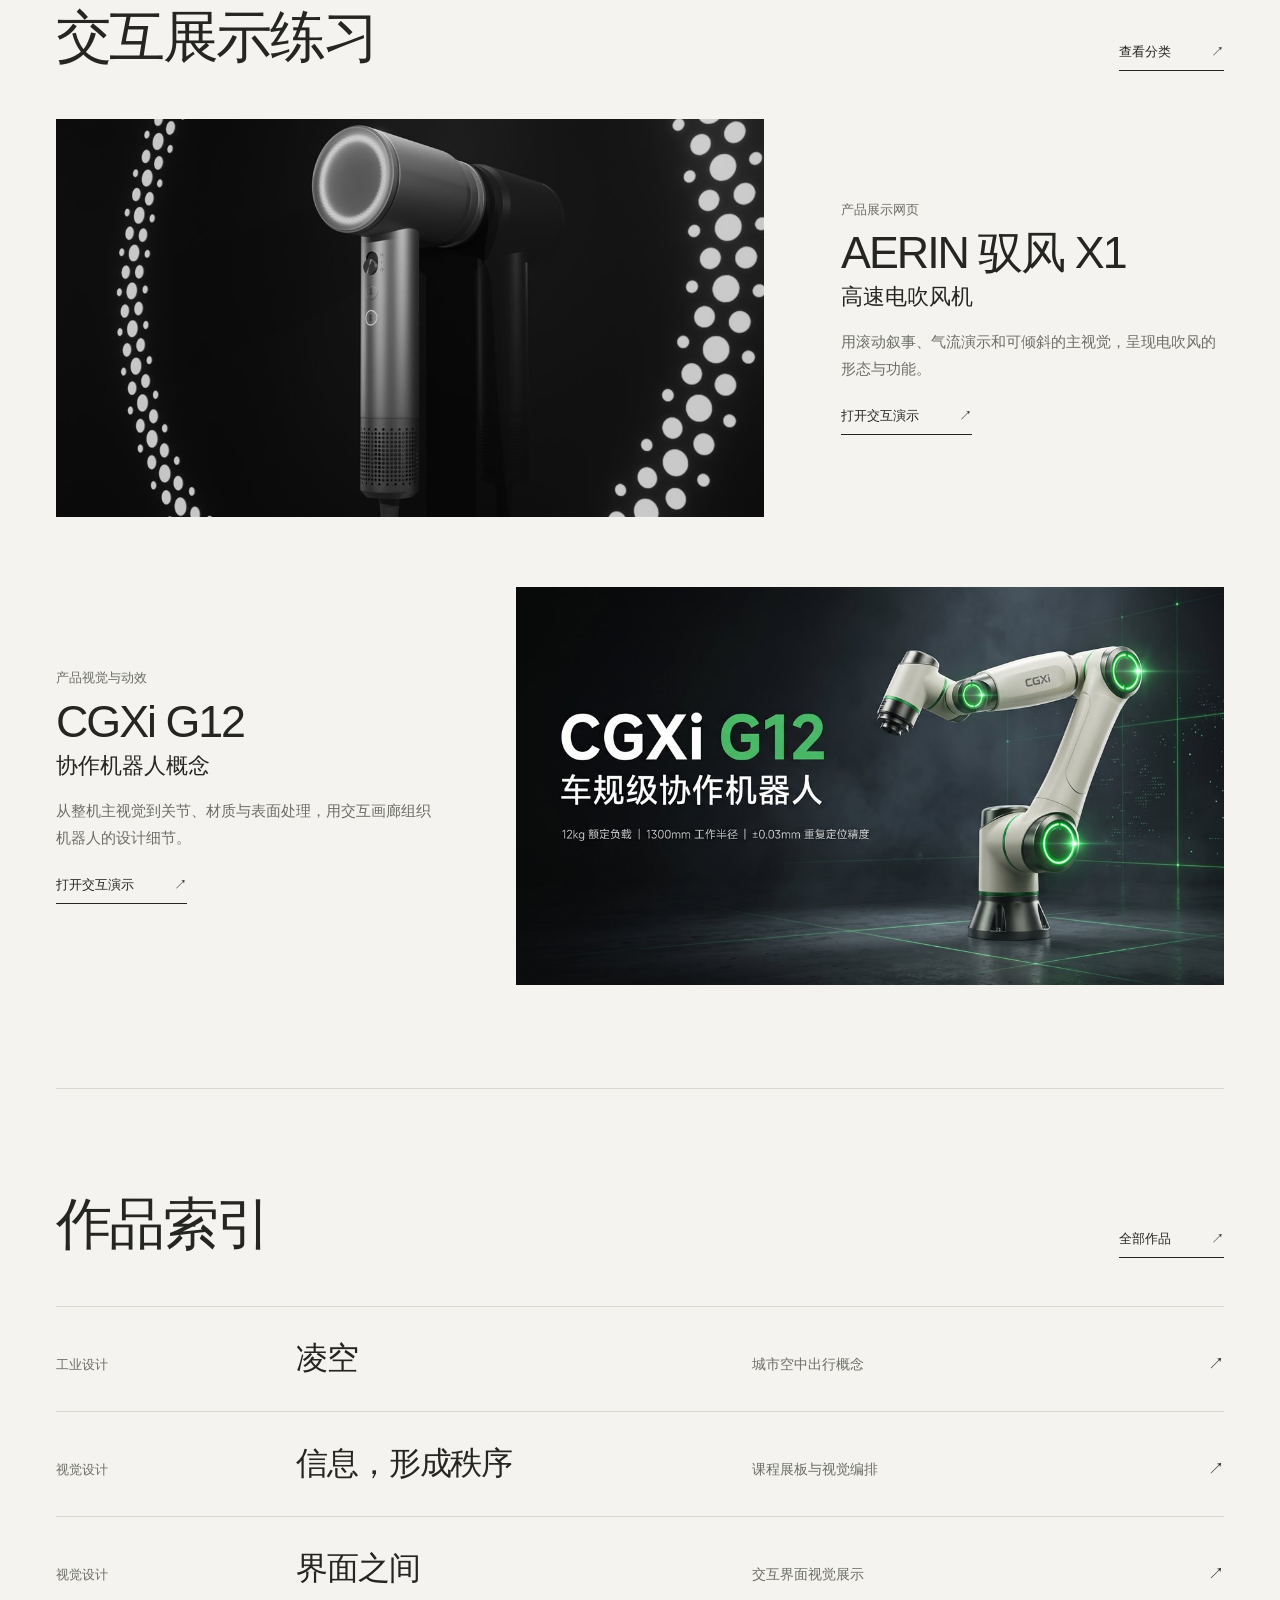
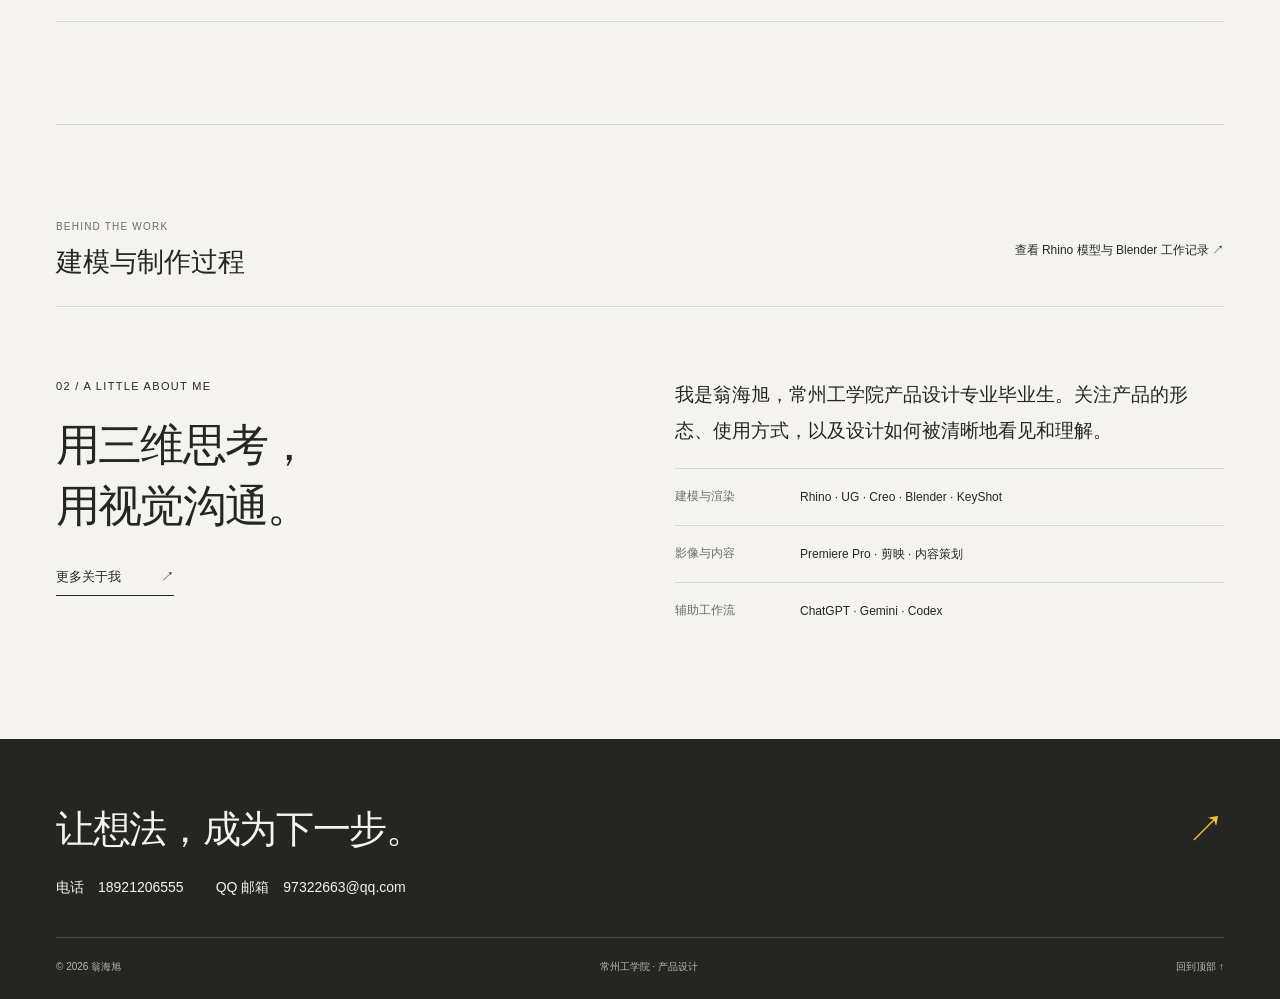
==== commit 32243dc4: "Open the portfolio with a typographic curtain reveal" ====
--- a/index.html
+++ b/index.html
@@ -1,4 +1,39 @@
-<!DOCTYPE html><html lang="zh-CN"><head><meta charset="UTF-8"><meta name="viewport" content="width=device-width, initial-scale=1"><meta name="description" content="常州工学院产品设计专业毕业生。以三维建模探索产品形态，以图像与版式表达设计想法。"><meta name="theme-color" content="#252622"><title>产品设计与视觉表达 — 翁海旭</title><link rel="icon" href="/favicon.svg" type="image/svg+xml"><link rel="canonical" href="https://whx97322663-glitch.github.io/"><meta property="og:title" content="产品设计与视觉表达 — 翁海旭"><meta property="og:description" content="常州工学院产品设计专业毕业生。以三维建模探索产品形态，以图像与版式表达设计想法。"><meta property="og:type" content="website"><meta property="og:url" content="https://whx97322663-glitch.github.io/"><link rel="stylesheet" href="/_astro/Base.BLZxcgM2.css"><link rel="stylesheet" href="/portfolio-motion.css?v=editorial"><link rel="stylesheet" href="/portfolio-layout.css"></head><body class="dark"><a class="skip" href="#main">跳转到内容</a><header class="site-header"><a class="wordmark" href="/" aria-label="翁海旭，返回首页"><span class="mark" aria-hidden="true">w<span>.</span></span><span>翁海旭<small>WENG HAIXU</small></span></a><nav aria-label="主导航" class="desktop-nav"><a href="/" aria-current="page">首页</a><a href="/projects/">作品</a><a href="/about/">关于</a><a href="/contact/">简历与联系</a></nav><details class="mobile-nav"><summary>菜单 <span aria-hidden="true">＋</span></summary><nav aria-label="手机导航"><a href="/">首页</a><a href="/projects/">作品</a><a href="/about/">关于</a><a href="/contact/">简历与联系</a></nav></details><span class="header-note">DESIGN PORTFOLIO</span></header><main id="main">
+<!DOCTYPE html><html lang="zh-CN"><head><meta charset="UTF-8"><meta name="viewport" content="width=device-width, initial-scale=1"><meta name="description" content="常州工学院产品设计专业毕业生。以三维建模探索产品形态，以图像与版式表达设计想法。"><meta name="theme-color" content="#252622"><title>产品设计与视觉表达 — 翁海旭</title><link rel="icon" href="/favicon.svg" type="image/svg+xml"><link rel="canonical" href="https://whx97322663-glitch.github.io/"><meta property="og:title" content="产品设计与视觉表达 — 翁海旭"><meta property="og:description" content="常州工学院产品设计专业毕业生。以三维建模探索产品形态，以图像与版式表达设计想法。"><meta property="og:type" content="website"><meta property="og:url" content="https://whx97322663-glitch.github.io/"><link rel="stylesheet" href="/_astro/Base.BLZxcgM2.css"><link rel="stylesheet" href="/portfolio-motion.css?v=editorial"><link rel="stylesheet" href="/portfolio-layout.css?v=opening"></head><body class="dark">
+<div class="opening-curtain" aria-hidden="true" hidden>
+  <span class="opening-mark mark">w<span>.</span></span>
+</div>
+<script>
+(() => {
+  const curtain = document.querySelector(".opening-curtain");
+  const motion = matchMedia("(prefers-reduced-motion: reduce)");
+  if (motion.matches || location.hash) return;
+
+  try {
+    const key = "weng-portfolio-opening";
+    if (sessionStorage.getItem(key)) return;
+    sessionStorage.setItem(key, "seen");
+  } catch {
+    // The opening still works when storage is unavailable.
+  }
+
+  const listeners = new AbortController();
+  const options = { signal: listeners.signal, passive: true };
+  const timeout = setTimeout(close, 1450);
+
+  function close() {
+    curtain.hidden = true;
+    listeners.abort();
+    clearTimeout(timeout);
+  }
+
+  for (const event of ["keydown", "pointerdown", "focusin", "wheel", "pagehide"]) {
+    addEventListener(event, close, options);
+  }
+  motion.addEventListener("change", close, options);
+  curtain.hidden = false;
+})();
+</script>
+<a class="skip" href="#main">跳转到内容</a><header class="site-header"><a class="wordmark" href="/" aria-label="翁海旭，返回首页"><span class="mark" aria-hidden="true">w<span>.</span></span><span>翁海旭<small>WENG HAIXU</small></span></a><nav aria-label="主导航" class="desktop-nav"><a href="/" aria-current="page">首页</a><a href="/projects/">作品</a><a href="/about/">关于</a><a href="/contact/">简历与联系</a></nav><details class="mobile-nav"><summary>菜单 <span aria-hidden="true">＋</span></summary><nav aria-label="手机导航"><a href="/">首页</a><a href="/projects/">作品</a><a href="/about/">关于</a><a href="/contact/">简历与联系</a></nav></details><span class="header-note">DESIGN PORTFOLIO</span></header><main id="main">
 <section class="wrap profile-cover" id="profile-cover" aria-labelledby="profile-name">
   <div class="profile-copy">
     <p class="profile-romanization" lang="en">Weng Haixu</p>
@@ -10,10 +45,7 @@
       <a class="text-link" href="/projects/">全部作品 <span aria-hidden="true">↗</span></a>
     </div>
   </div>
-  <img class="profile-photo" src="/media/profile/portrait-480.webp"
-    srcset="/media/profile/portrait-480.webp 480w, /media/profile/portrait-960.webp 960w"
-    sizes="(max-width: 700px) calc(100vw - 40px), 360px"
-    alt="翁海旭肖像" width="480" height="600" fetchpriority="high">
+  <span class="cover-signature" aria-hidden="true">W<span></span></span>
 </section>
 <div class="light-surface">
   <section class="wrap case-plate editorial-section" id="featured-case" aria-labelledby="case-title">
--- a/portfolio-layout.css
+++ b/portfolio-layout.css
@@ -1,9 +1,9 @@
 .profile-cover {
   display: grid;
-  grid-template-columns: minmax(0, 1fr) minmax(220px, 360px);
+  grid-template-columns: minmax(0, 1fr) minmax(0, .75fr);
   align-items: center;
-  gap: clamp(32px, 7vw, 112px);
-  padding-block: clamp(52px, 7vw, 104px);
+  gap: clamp(24px, 5vw, 80px);
+  padding-block: clamp(64px, 8vw, 120px);
 }
 
 .profile-romanization {
@@ -47,13 +47,84 @@
   margin-top: 0;
 }
 
-.profile-photo {
-  display: block;
-  width: 100%;
-  height: auto;
-  aspect-ratio: 4 / 5;
-  object-fit: cover;
-  filter: saturate(.55);
+.cover-signature {
+  display: flex;
+  align-items: baseline;
+  justify-self: end;
+  padding-inline-end: .055em;
+  color: #55564d;
+  font-size: clamp(186px, 29vw, 420px);
+  font-weight: 800;
+  letter-spacing: -.12em;
+  line-height: .8;
+  user-select: none;
+}
+
+.cover-signature span {
+  width: .09em;
+  height: .09em;
+  background: var(--yellow);
+}
+
+@supports (-webkit-text-stroke: 1px black) {
+  .cover-signature {
+    color: transparent;
+    -webkit-text-stroke: 1px #77786a;
+  }
+}
+
+.opening-curtain { display: none; }
+
+@media (prefers-reduced-motion: no-preference) {
+  .opening-curtain:not([hidden]) {
+    position: fixed;
+    z-index: 100;
+    inset: 0;
+    display: grid;
+    place-items: center;
+    overflow: hidden;
+    pointer-events: none;
+  }
+
+  .opening-curtain::before,
+  .opening-curtain::after {
+    content: "";
+    position: absolute;
+    inset-inline: 0;
+    height: calc(50% + 1px);
+    background: #20211e;
+    animation: curtain-lift .75s cubic-bezier(.67,0,.25,1) .53s both;
+  }
+
+  .opening-curtain::before {
+    top: 0;
+    --curtain-offset: -102%;
+  }
+
+  .opening-curtain::after {
+    bottom: 0;
+    --curtain-offset: 102%;
+  }
+
+  .opening-mark.mark {
+    position: relative;
+    z-index: 1;
+    padding: 0 .1em 12px 0;
+    color: var(--paper);
+    border-bottom: 2px solid var(--yellow);
+    font-size: clamp(60px, 9vw, 104px);
+    animation: opening-mark .67s ease both;
+  }
+
+  @keyframes curtain-lift {
+    to { transform: translateY(var(--curtain-offset)); }
+  }
+
+  @keyframes opening-mark {
+    0% { opacity: 0; transform: translateY(8px); }
+    28%, 72% { opacity: 1; transform: translateY(0); }
+    100% { opacity: 0; transform: translateY(-4px); }
+  }
 }
 
 .editorial-section {
@@ -239,17 +310,14 @@
     grid-template-columns: minmax(0, 1fr);
   }
 
-  .profile-cover { gap: 32px; }
+  .profile-cover { padding-block: 54px 62px; }
 
   .profile-cover h1 {
     margin-block: 10px 13px;
     font-size: clamp(58px, 15vw, 96px);
   }
 
-  .profile-photo {
-    aspect-ratio: 4 / 3;
-    object-position: center 31%;
-  }
+  .cover-signature { display: none; }
 
   .case-plate {
     grid-template-areas: "copy" "media";
